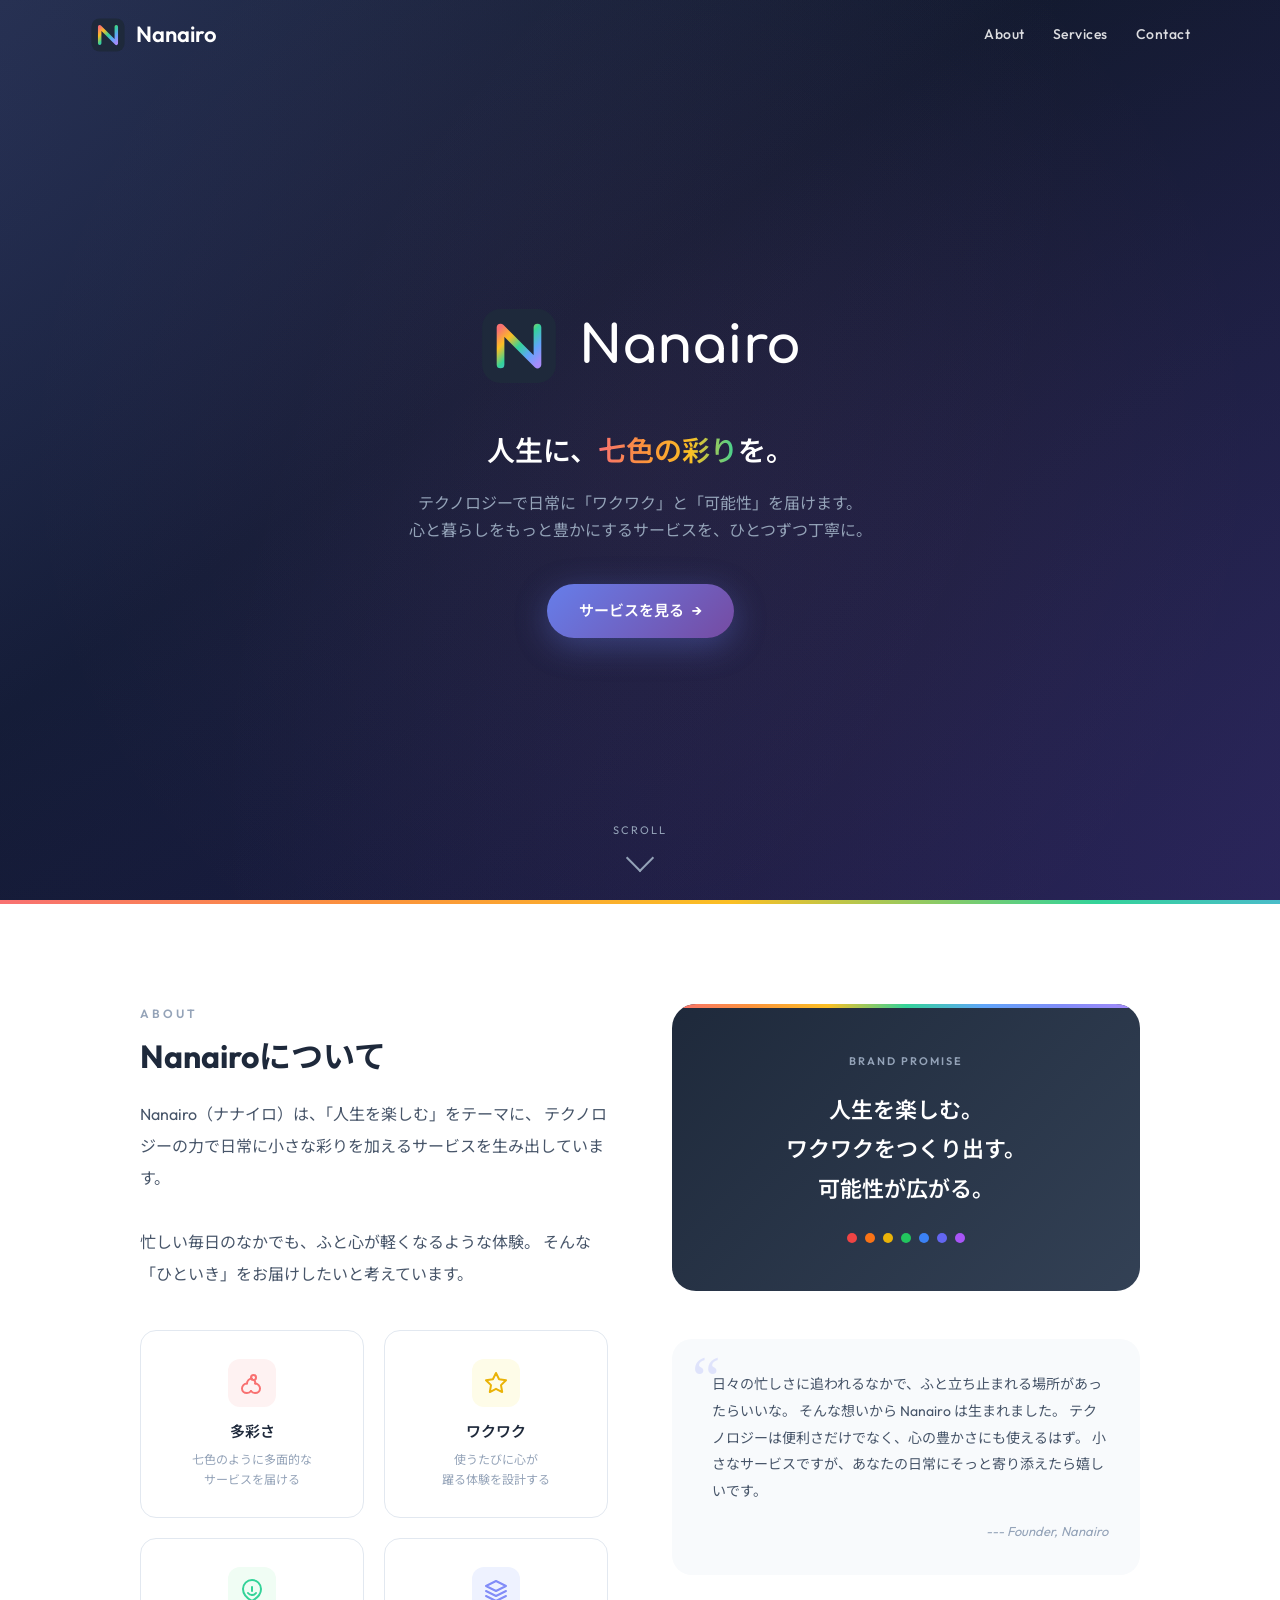
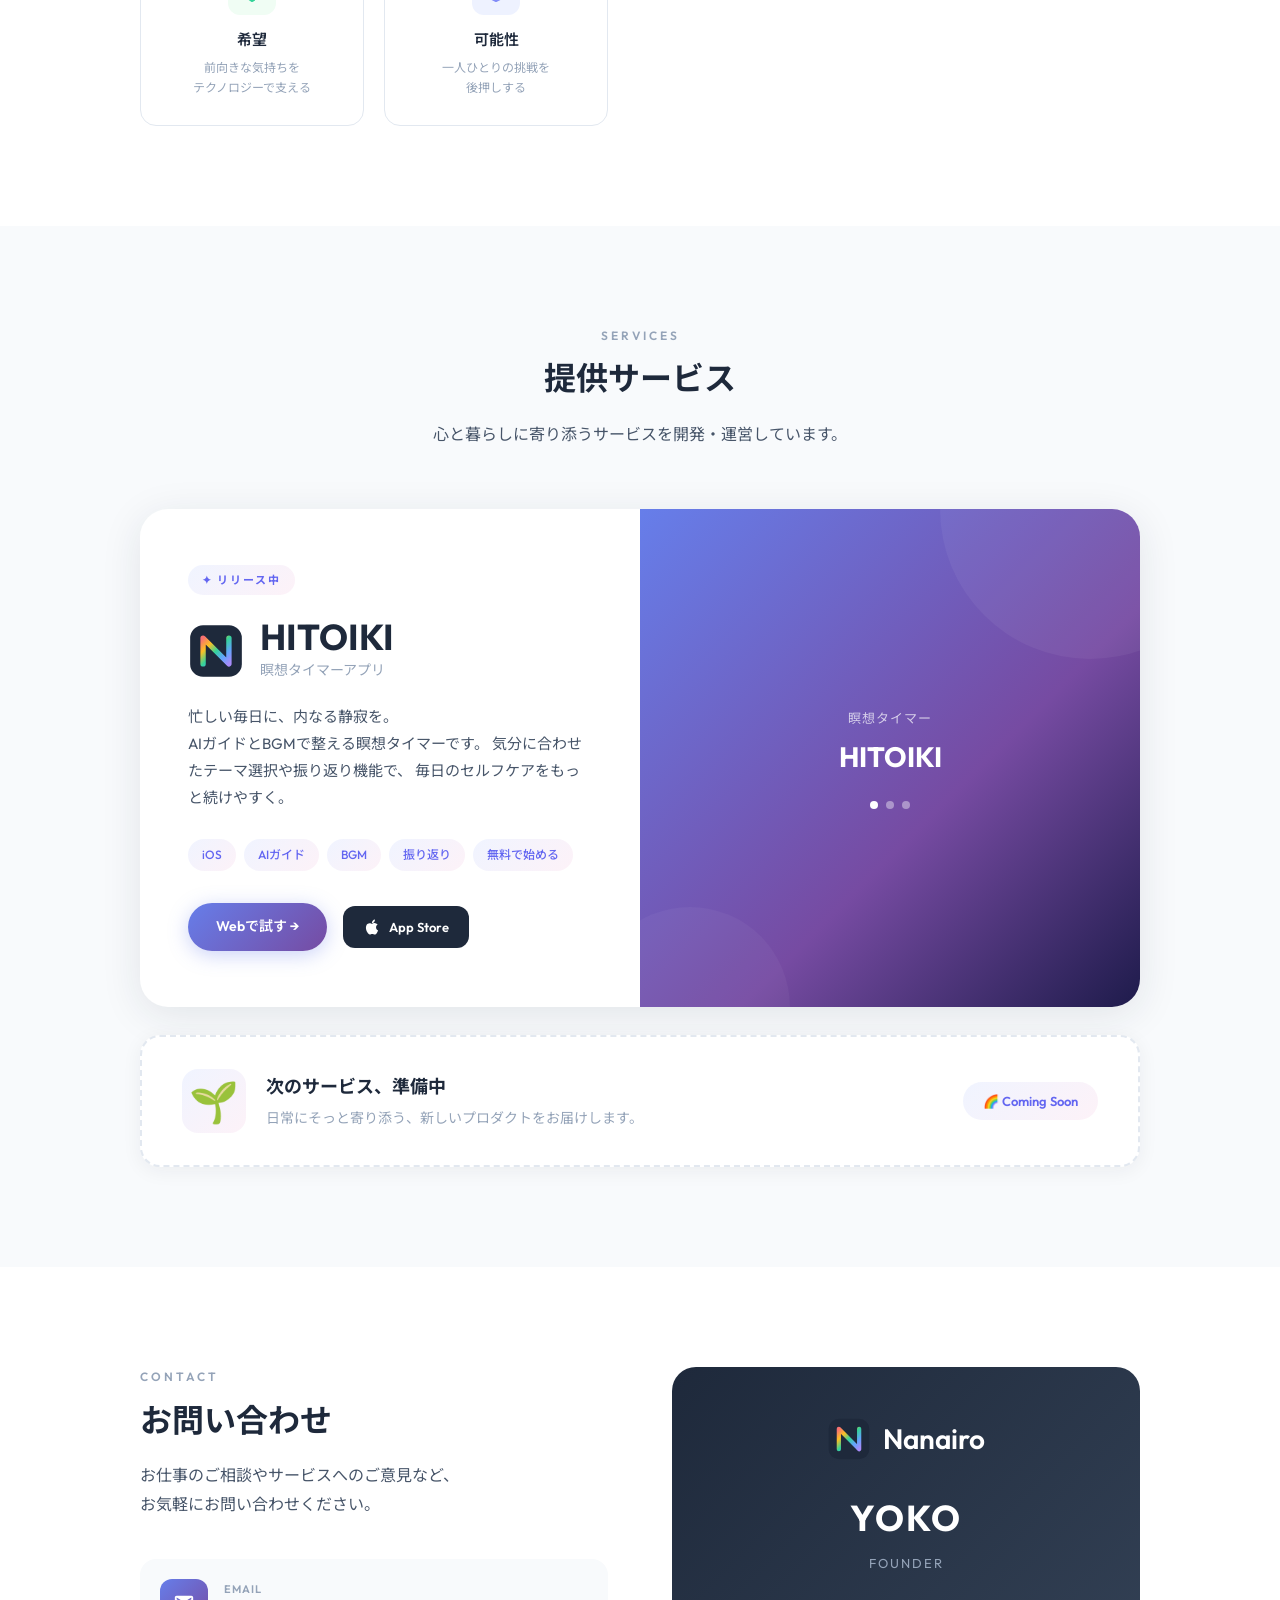
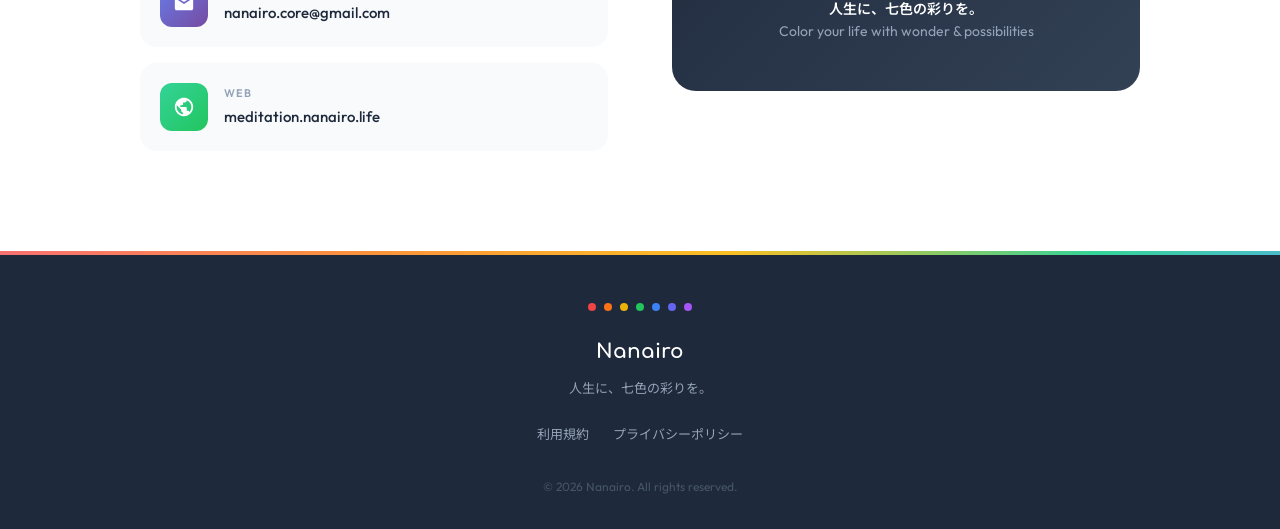
==== index.html @ 827e781a "fix: replace emoji with SVG line icons in value cards" ====
<!DOCTYPE html>
<html lang="ja">
<head>
  <meta charset="UTF-8">
  <meta name="viewport" content="width=device-width, initial-scale=1.0">
  <title>Nanairo | 人生に、七色の彩りを。</title>
  <meta name="description" content="Nanairoは、テクノロジーで日常に「ワクワク」と「可能性」を届ける個人事業です。瞑想アプリ HITOIKI を開発・運営しています。">
  <meta name="keywords" content="Nanairo, ナナイロ, アプリ開発, HITOIKI, 瞑想">
  <meta property="og:title" content="Nanairo | 人生に、七色の彩りを。">
  <meta property="og:description" content="テクノロジーで日常に「ワクワク」と「可能性」を届けます。">
  <meta property="og:type" content="website">
  <meta property="og:url" content="https://nanairo.life">
  <link rel="icon" type="image/svg+xml" href="favicon.svg">
  <link rel="preconnect" href="https://fonts.googleapis.com">
  <link rel="preconnect" href="https://fonts.gstatic.com" crossorigin>
  <link href="https://fonts.googleapis.com/css2?family=Outfit:wght@400;500;600;700&family=Quicksand:wght@500;600;700&family=Comfortaa:wght@500;600;700&family=Noto+Sans+JP:wght@400;500;600&display=swap" rel="stylesheet">
  <style>
    /* ===== リセット & ベース ===== */
    *, *::before, *::after {
      margin: 0;
      padding: 0;
      box-sizing: border-box;
    }

    :root {
      --rainbow-red: #f87171;
      --rainbow-orange: #fb923c;
      --rainbow-yellow: #fbbf24;
      --rainbow-green: #34d399;
      --rainbow-blue: #60a5fa;
      --rainbow-indigo: #818cf8;
      --rainbow-purple: #a78bfa;

      --navy: #1e293b;
      --navy-light: #334155;
      --gray-100: #f8fafc;
      --gray-200: #e2e8f0;
      --gray-400: #94a3b8;
      --gray-600: #475569;
      --white: #ffffff;
    }

    html {
      scroll-behavior: smooth;
    }

    body {
      font-family: 'Outfit', 'Noto Sans JP', sans-serif;
      color: var(--navy);
      line-height: 1.7;
      background: var(--gray-100);
      overflow-x: hidden;
    }

    a {
      text-decoration: none;
      color: inherit;
    }

    /* ===== アニメーション ===== */
    @keyframes fadeInUp {
      from { opacity: 0; transform: translateY(40px); }
      to { opacity: 1; transform: translateY(0); }
    }

    @keyframes float {
      0%, 100% { transform: translateY(0); }
      50% { transform: translateY(-12px); }
    }

    @keyframes shimmer {
      0% { background-position: -200% center; }
      100% { background-position: 200% center; }
    }

    @keyframes rainbowLine {
      0% { background-position: 0% 50%; }
      100% { background-position: 200% 50%; }
    }

    @keyframes glowPulse {
      0%, 100% { box-shadow: 0 0 32px 8px rgba(167, 139, 250, 0.35), 0 0 64px 16px rgba(99, 102, 241, 0.2); }
      50% { box-shadow: 0 0 48px 16px rgba(248, 113, 113, 0.3), 0 0 96px 32px rgba(167, 139, 250, 0.25); }
    }

    .fade-in {
      opacity: 0;
      transform: translateY(40px);
      transition: opacity 0.8s ease, transform 0.8s ease;
    }

    .fade-in.visible {
      opacity: 1;
      transform: translateY(0);
    }

    /* ===== ヘッダー ===== */
    header {
      position: fixed;
      top: 0;
      left: 0;
      right: 0;
      z-index: 100;
      padding: 16px 24px;
      transition: all 0.4s ease;
      background: transparent;
    }

    header.scrolled {
      background: rgba(255, 255, 255, 0.92);
      backdrop-filter: blur(20px);
      -webkit-backdrop-filter: blur(20px);
      box-shadow: 0 2px 24px rgba(30, 41, 59, 0.08);
    }

    .header-inner {
      max-width: 1100px;
      margin: 0 auto;
      display: flex;
      align-items: center;
      justify-content: space-between;
    }

    .header-logo {
      display: flex;
      align-items: center;
      gap: 10px;
    }

    .header-logo-icon {
      width: 36px;
      height: 36px;
      border-radius: 10px;
    }

    .header-logo-text {
      font-family: 'Outfit', sans-serif;
      font-size: 22px;
      font-weight: 600;
      color: var(--white);
      transition: color 0.4s ease;
    }

    header.scrolled .header-logo-text {
      color: var(--navy);
    }

    nav {
      display: flex;
      gap: 28px;
    }

    nav a {
      font-size: 14px;
      font-weight: 500;
      color: rgba(255, 255, 255, 0.85);
      letter-spacing: 0.5px;
      transition: all 0.3s ease;
      position: relative;
    }

    nav a::after {
      content: '';
      position: absolute;
      bottom: -4px;
      left: 0;
      width: 0;
      height: 2px;
      background: linear-gradient(90deg, var(--rainbow-blue), var(--rainbow-purple));
      transition: width 0.3s ease;
    }

    nav a:hover::after {
      width: 100%;
    }

    header.scrolled nav a {
      color: var(--gray-600);
    }

    header.scrolled nav a:hover {
      color: var(--navy);
    }

    /* ===== ハンバーガーメニュー ===== */
    .hamburger {
      display: none;
      flex-direction: column;
      justify-content: center;
      align-items: center;
      width: 40px;
      height: 40px;
      background: none;
      border: none;
      cursor: pointer;
      gap: 6px;
      z-index: 200;
      position: relative;
    }

    .hamburger span {
      display: block;
      width: 24px;
      height: 2px;
      background: var(--white);
      border-radius: 2px;
      transition: all 0.35s cubic-bezier(0.4, 0, 0.2, 1);
      transform-origin: center;
    }

    header.scrolled .hamburger span {
      background: var(--navy);
    }

    .hamburger.open span:nth-child(1) {
      transform: translateY(8px) rotate(45deg);
    }

    .hamburger.open span:nth-child(2) {
      opacity: 0;
      transform: scaleX(0);
    }

    .hamburger.open span:nth-child(3) {
      transform: translateY(-8px) rotate(-45deg);
    }

    /* モバイルナビドロワー */
    .mobile-nav {
      display: none;
      position: fixed;
      inset: 0;
      z-index: 150;
      pointer-events: none;
    }

    .mobile-nav-backdrop {
      position: absolute;
      inset: 0;
      background: rgba(15, 23, 42, 0.6);
      backdrop-filter: blur(4px);
      opacity: 0;
      transition: opacity 0.35s ease;
    }

    .mobile-nav-drawer {
      position: absolute;
      top: 0;
      right: 0;
      width: 280px;
      height: 100%;
      background: linear-gradient(160deg, #1e293b 0%, #0f172a 100%);
      transform: translateX(100%);
      transition: transform 0.35s cubic-bezier(0.4, 0, 0.2, 1);
      display: flex;
      flex-direction: column;
      padding: 100px 40px 48px;
      gap: 8px;
    }

    .mobile-nav-drawer a {
      font-size: 22px;
      font-weight: 600;
      color: rgba(255, 255, 255, 0.8);
      padding: 12px 0;
      border-bottom: 1px solid rgba(255, 255, 255, 0.08);
      transition: color 0.2s ease, padding-left 0.2s ease;
    }

    .mobile-nav-drawer a:hover {
      color: var(--white);
      padding-left: 8px;
    }

    .mobile-nav-rainbow {
      display: flex;
      gap: 6px;
      margin-top: auto;
      padding-top: 32px;
    }

    .mobile-nav-rainbow span {
      flex: 1;
      height: 3px;
      border-radius: 2px;
    }

    .mobile-nav.open {
      pointer-events: all;
    }

    .mobile-nav.open .mobile-nav-backdrop {
      opacity: 1;
    }

    .mobile-nav.open .mobile-nav-drawer {
      transform: translateX(0);
    }

    /* ===== ヒーロー ===== */
    .hero {
      min-height: 100vh;
      display: flex;
      flex-direction: column;
      align-items: center;
      justify-content: center;
      text-align: center;
      padding: 120px 24px 80px;
      background: linear-gradient(145deg, #1e293b 0%, #0f172a 40%, #1e1b4b 100%);
      position: relative;
      overflow: hidden;
    }

    .hero::before {
      content: '';
      position: absolute;
      top: -50%;
      left: -50%;
      width: 200%;
      height: 200%;
      background:
        radial-gradient(circle at 20% 30%, rgba(99, 102, 241, 0.15) 0%, transparent 50%),
        radial-gradient(circle at 80% 70%, rgba(167, 139, 250, 0.1) 0%, transparent 50%),
        radial-gradient(circle at 50% 50%, rgba(248, 113, 113, 0.05) 0%, transparent 40%);
      animation: float 12s ease-in-out infinite;
    }

    .hero-content {
      position: relative;
      z-index: 1;
      max-width: 700px;
    }

    .hero-logo {
      display: flex;
      align-items: center;
      justify-content: center;
      gap: 20px;
      margin-bottom: 40px;
      animation: fadeInUp 1s ease;
    }

    .hero-logo-icon {
      width: 80px;
      height: 80px;
      border-radius: 22px;
      animation: float 4s ease-in-out infinite, glowPulse 4s ease-in-out infinite;
    }

    .hero-logo-text {
      font-family: 'Comfortaa', sans-serif;
      font-size: 52px;
      font-weight: 700;
      color: var(--white);
    }

    .hero-tagline {
      font-size: 28px;
      font-weight: 600;
      color: var(--white);
      margin-bottom: 20px;
      line-height: 1.4;
      animation: fadeInUp 1s ease 0.2s backwards;
    }

    .hero-tagline .highlight {
      background: linear-gradient(90deg, var(--rainbow-red), var(--rainbow-orange), var(--rainbow-yellow), var(--rainbow-green), var(--rainbow-blue), var(--rainbow-indigo), var(--rainbow-purple));
      background-size: 200% auto;
      -webkit-background-clip: text;
      -webkit-text-fill-color: transparent;
      animation: shimmer 4s ease-in-out infinite;
    }

    .hero-sub {
      font-size: 16px;
      color: var(--gray-400);
      max-width: 520px;
      margin: 0 auto 40px;
      animation: fadeInUp 1s ease 0.4s backwards;
    }

    .hero-cta {
      display: inline-flex;
      align-items: center;
      gap: 8px;
      padding: 14px 32px;
      background: linear-gradient(135deg, #667eea 0%, #764ba2 100%);
      color: var(--white);
      font-size: 15px;
      font-weight: 600;
      border-radius: 50px;
      transition: all 0.3s ease;
      animation: fadeInUp 1s ease 0.6s backwards;
      box-shadow: 0 8px 32px rgba(102, 126, 234, 0.35);
    }

    .hero-cta:hover {
      transform: translateY(-3px);
      box-shadow: 0 12px 40px rgba(102, 126, 234, 0.5);
    }

    .hero-scroll-indicator {
      position: absolute;
      bottom: 32px;
      left: 50%;
      transform: translateX(-50%);
      display: flex;
      flex-direction: column;
      align-items: center;
      gap: 8px;
      color: var(--gray-400);
      font-size: 11px;
      letter-spacing: 2px;
      animation: float 2s ease-in-out infinite;
    }

    .hero-scroll-indicator .arrow {
      width: 20px;
      height: 20px;
      border-right: 2px solid var(--gray-400);
      border-bottom: 2px solid var(--gray-400);
      transform: rotate(45deg);
    }

    /* ===== レインボーライン ===== */
    .rainbow-divider {
      height: 4px;
      background: linear-gradient(90deg,
        var(--rainbow-red),
        var(--rainbow-orange),
        var(--rainbow-yellow),
        var(--rainbow-green),
        var(--rainbow-blue),
        var(--rainbow-indigo),
        var(--rainbow-purple),
        var(--rainbow-red)
      );
      background-size: 200% 100%;
      animation: rainbowLine 4s linear infinite;
    }

    /* ===== セクション共通 ===== */
    section {
      padding: 100px 24px;
    }

    .section-inner {
      max-width: 1000px;
      margin: 0 auto;
    }

    .section-label {
      font-size: 12px;
      font-weight: 600;
      letter-spacing: 3px;
      text-transform: uppercase;
      color: var(--gray-400);
      margin-bottom: 12px;
    }

    .section-title {
      font-size: 32px;
      font-weight: 700;
      color: var(--navy);
      margin-bottom: 20px;
      line-height: 1.3;
    }

    .section-desc {
      font-size: 16px;
      color: var(--gray-600);
      max-width: 600px;
      line-height: 1.8;
    }

    /* ===== About ===== */
    .about {
      background: var(--white);
    }

    .about-content {
      display: grid;
      grid-template-columns: 1fr 1fr;
      gap: 64px;
      align-items: start;
    }

    .about-text .section-desc {
      margin-bottom: 40px;
      font-size: 16px;
      line-height: 2;
    }

    .about-values {
      display: grid;
      grid-template-columns: 1fr 1fr;
      gap: 20px;
    }

    .value-card {
      background: var(--white);
      border: 1px solid var(--gray-200);
      border-radius: 16px;
      padding: 28px 20px;
      text-align: center;
      transition: all 0.3s ease;
      position: relative;
      overflow: hidden;
    }

    .value-card::before {
      content: '';
      position: absolute;
      top: 0;
      left: 0;
      right: 0;
      height: 3px;
      background: var(--value-accent, var(--rainbow-indigo));
      opacity: 0;
      transition: opacity 0.3s ease;
    }

    .value-card:hover {
      transform: translateY(-4px);
      box-shadow: 0 12px 40px rgba(99, 102, 241, 0.1);
      border-color: transparent;
    }

    .value-card:hover::before {
      opacity: 1;
    }

    .value-icon {
      width: 48px;
      height: 48px;
      border-radius: 12px;
      display: flex;
      align-items: center;
      justify-content: center;
      margin: 0 auto 12px;
      background: var(--value-bg, #f0f4ff);
    }

    .value-icon svg {
      width: 24px;
      height: 24px;
    }

    .value-label {
      font-size: 15px;
      font-weight: 600;
      color: var(--navy);
      margin-bottom: 6px;
    }

    .value-desc {
      font-size: 12px;
      color: var(--gray-400);
      line-height: 1.6;
    }

    .about-visual {
      display: flex;
      flex-direction: column;
      gap: 24px;
    }

    .about-mission-box {
      background: linear-gradient(135deg, #1e293b 0%, #334155 100%);
      border-radius: 24px;
      padding: 48px 40px;
      text-align: center;
      width: 100%;
      position: relative;
      overflow: hidden;
    }

    .about-mission-box::before {
      content: '';
      position: absolute;
      top: 0;
      left: 0;
      right: 0;
      height: 4px;
      background: linear-gradient(90deg,
        var(--rainbow-red), var(--rainbow-orange), var(--rainbow-yellow),
        var(--rainbow-green), var(--rainbow-blue), var(--rainbow-indigo), var(--rainbow-purple));
    }

    .mission-label {
      font-size: 11px;
      font-weight: 600;
      letter-spacing: 2px;
      text-transform: uppercase;
      color: var(--gray-400);
      margin-bottom: 20px;
    }

    .mission-text {
      font-size: 22px;
      font-weight: 600;
      color: var(--white);
      line-height: 1.8;
    }

    .about-rainbow-dots {
      display: flex;
      gap: 8px;
      margin-top: 24px;
      justify-content: center;
    }

    .about-rainbow-dots .dot {
      width: 10px;
      height: 10px;
      border-radius: 50%;
      transition: transform 0.3s ease;
    }

    .about-rainbow-dots .dot:hover {
      transform: scale(1.5);
    }

    /* Founder's Note */
    .founder-note {
      margin-top: 24px;
      background: var(--gray-100);
      border-radius: 20px;
      padding: 32px;
      position: relative;
    }

    .founder-note::before {
      content: '\201C';
      font-size: 64px;
      color: var(--rainbow-indigo);
      opacity: 0.2;
      position: absolute;
      top: 8px;
      left: 20px;
      font-family: Georgia, serif;
      line-height: 1;
    }

    .founder-quote {
      font-size: 14px;
      color: var(--gray-600);
      line-height: 1.9;
      padding-left: 8px;
    }

    .founder-sig {
      margin-top: 16px;
      font-size: 13px;
      color: var(--gray-400);
      text-align: right;
      font-style: italic;
    }

    /* ===== Services ===== */
    .services {
      background: var(--gray-100);
    }

    .services-header {
      text-align: center;
      margin-bottom: 60px;
    }

    .services-header .section-desc {
      margin: 0 auto;
    }

    /* フィーチャードカード (HITOIKI) */
    .service-featured {
      background: var(--white);
      border-radius: 28px;
      overflow: hidden;
      box-shadow: 0 8px 40px rgba(30, 41, 59, 0.1);
      margin-bottom: 28px;
      display: grid;
      grid-template-columns: 1fr 1fr;
      transition: all 0.4s ease;
    }

    .service-featured:hover {
      transform: translateY(-6px);
      box-shadow: 0 20px 60px rgba(30, 41, 59, 0.15);
    }

    .service-featured-left {
      padding: 56px 48px;
      display: flex;
      flex-direction: column;
      justify-content: center;
    }

    .service-featured-badge {
      display: inline-flex;
      align-items: center;
      gap: 6px;
      background: linear-gradient(135deg, #f0f4ff, #fdf2f8);
      color: #6366f1;
      font-size: 11px;
      font-weight: 700;
      letter-spacing: 2px;
      text-transform: uppercase;
      padding: 6px 14px;
      border-radius: 20px;
      margin-bottom: 24px;
      width: fit-content;
    }

    .service-featured-icon {
      display: flex;
      align-items: center;
      gap: 16px;
      margin-bottom: 20px;
    }

    .service-featured-icon img {
      width: 56px;
      height: 56px;
      border-radius: 14px;
    }

    .service-featured-name {
      font-size: 36px;
      font-weight: 700;
      color: var(--navy);
      line-height: 1;
    }

    .service-featured-sub {
      font-size: 14px;
      color: var(--gray-400);
      margin-top: 4px;
    }

    .service-featured-desc {
      font-size: 15px;
      color: var(--gray-600);
      line-height: 1.8;
      margin-bottom: 28px;
    }

    .service-featured-tags {
      display: flex;
      flex-wrap: wrap;
      gap: 8px;
      margin-bottom: 32px;
    }

    .service-featured-tag {
      font-size: 12px;
      font-weight: 500;
      padding: 6px 14px;
      border-radius: 20px;
      background: linear-gradient(135deg, #f0f4ff 0%, #fdf2f8 100%);
      color: #6366f1;
    }

    .service-featured-actions {
      display: flex;
      align-items: center;
      gap: 16px;
      flex-wrap: wrap;
    }

    .btn-primary {
      display: inline-flex;
      align-items: center;
      gap: 8px;
      padding: 12px 28px;
      background: linear-gradient(135deg, #667eea 0%, #764ba2 100%);
      color: var(--white);
      font-size: 14px;
      font-weight: 600;
      border-radius: 50px;
      transition: all 0.3s ease;
      box-shadow: 0 4px 20px rgba(102, 126, 234, 0.35);
    }

    .btn-primary:hover {
      transform: translateY(-2px);
      box-shadow: 0 8px 28px rgba(102, 126, 234, 0.5);
    }

    .appstore-badge {
      display: inline-flex;
      align-items: center;
      gap: 8px;
      padding: 10px 20px;
      background: var(--navy);
      color: var(--white);
      font-size: 13px;
      font-weight: 600;
      border-radius: 12px;
      transition: all 0.3s ease;
    }

    .appstore-badge:hover {
      background: var(--navy-light);
      transform: translateY(-2px);
    }

    .appstore-badge svg {
      width: 18px;
      height: 18px;
      fill: white;
    }

    .service-featured-right {
      background: linear-gradient(135deg, #667eea 0%, #764ba2 60%, #1e1b4b 100%);
      display: flex;
      align-items: center;
      justify-content: center;
      padding: 48px 40px;
      position: relative;
      overflow: hidden;
      min-height: 400px;
    }

    .service-featured-right::before {
      content: '';
      position: absolute;
      top: -30%;
      right: -20%;
      width: 300px;
      height: 300px;
      border-radius: 50%;
      background: rgba(255,255,255,0.05);
    }

    .service-featured-right::after {
      content: '';
      position: absolute;
      bottom: -20%;
      left: -10%;
      width: 200px;
      height: 200px;
      border-radius: 50%;
      background: rgba(255,255,255,0.04);
    }

    .service-mockup {
      position: relative;
      z-index: 1;
      text-align: center;
    }

    .service-mockup-icon {
      width: 100px;
      height: 100px;
      border-radius: 28px;
      margin: 0 auto 20px;
      animation: float 4s ease-in-out infinite;
      box-shadow: 0 20px 60px rgba(0,0,0,0.3);
    }

    .service-mockup-label {
      font-size: 13px;
      color: rgba(255,255,255,0.7);
      letter-spacing: 1px;
    }

    .service-mockup-title {
      font-size: 28px;
      font-weight: 700;
      color: white;
      margin-top: 4px;
    }

    .service-mockup-dots {
      display: flex;
      gap: 8px;
      justify-content: center;
      margin-top: 20px;
    }

    .service-mockup-dots span {
      width: 8px;
      height: 8px;
      border-radius: 50%;
      background: rgba(255,255,255,0.4);
    }

    .service-mockup-dots span.active {
      background: white;
    }

    /* Coming Soon バナー */
    .service-coming-soon {
      background: var(--white);
      border-radius: 20px;
      padding: 32px 40px;
      display: flex;
      align-items: center;
      justify-content: space-between;
      gap: 24px;
      box-shadow: 0 4px 20px rgba(30, 41, 59, 0.06);
      border: 2px dashed var(--gray-200);
      transition: all 0.3s ease;
    }

    .service-coming-soon:hover {
      border-color: #c4b5fd;
      background: linear-gradient(135deg, #fafafe, #fdf8ff);
    }

    .coming-soon-left {
      display: flex;
      align-items: center;
      gap: 20px;
    }

    .coming-soon-emoji {
      font-size: 40px;
      width: 64px;
      height: 64px;
      display: flex;
      align-items: center;
      justify-content: center;
      background: linear-gradient(135deg, #f0f4ff, #fdf2f8);
      border-radius: 16px;
      flex-shrink: 0;
    }

    .coming-soon-title {
      font-size: 18px;
      font-weight: 700;
      color: var(--navy);
      margin-bottom: 4px;
    }

    .coming-soon-desc {
      font-size: 14px;
      color: var(--gray-400);
    }

    .coming-soon-badge {
      display: inline-flex;
      align-items: center;
      gap: 6px;
      padding: 8px 20px;
      border-radius: 50px;
      background: linear-gradient(135deg, #f0f4ff, #fdf2f8);
      color: #6366f1;
      font-size: 13px;
      font-weight: 600;
      white-space: nowrap;
      flex-shrink: 0;
    }

    /* ===== Contact ===== */
    .contact {
      background: var(--white);
    }

    .contact-content {
      display: grid;
      grid-template-columns: 1fr 1fr;
      gap: 64px;
      align-items: start;
    }

    .contact-text .section-desc {
      margin-bottom: 40px;
    }

    .contact-links {
      display: flex;
      flex-direction: column;
      gap: 16px;
    }

    .contact-link-item {
      display: flex;
      align-items: center;
      gap: 16px;
      padding: 20px;
      background: var(--gray-100);
      border-radius: 16px;
      transition: all 0.3s ease;
    }

    .contact-link-item:hover {
      background: linear-gradient(135deg, #f0f4ff 0%, #fdf2f8 100%);
      transform: translateX(4px);
    }

    .contact-icon-wrap {
      width: 48px;
      height: 48px;
      border-radius: 12px;
      display: flex;
      align-items: center;
      justify-content: center;
      flex-shrink: 0;
    }

    .contact-icon-wrap.email-icon {
      background: linear-gradient(135deg, #667eea 0%, #764ba2 100%);
    }

    .contact-icon-wrap.web-icon {
      background: linear-gradient(135deg, #34d399 0%, #22c55e 100%);
    }

    .contact-icon-wrap svg {
      width: 22px;
      height: 22px;
      fill: white;
    }

    .contact-link-label {
      font-size: 11px;
      font-weight: 600;
      letter-spacing: 1px;
      text-transform: uppercase;
      color: var(--gray-400);
      margin-bottom: 2px;
    }

    .contact-link-value {
      font-size: 15px;
      font-weight: 500;
      color: var(--navy);
    }

    .contact-card {
      background: linear-gradient(135deg, var(--navy) 0%, var(--navy-light) 100%);
      border-radius: 24px;
      padding: 48px 40px;
      text-align: center;
      color: var(--white);
    }

    .contact-card-logo {
      display: flex;
      align-items: center;
      justify-content: center;
      gap: 12px;
      margin-bottom: 24px;
    }

    .contact-card-logo img {
      width: 44px;
      height: 44px;
      border-radius: 12px;
    }

    .contact-card-logo-text {
      font-family: 'Outfit', sans-serif;
      font-size: 28px;
      font-weight: 600;
    }

    .contact-card-name {
      font-size: 36px;
      font-weight: 700;
      letter-spacing: 2px;
      margin-bottom: 4px;
    }

    .contact-card-title {
      font-size: 13px;
      color: var(--gray-400);
      letter-spacing: 2px;
      text-transform: uppercase;
      margin-bottom: 24px;
    }

    .contact-card-tagline {
      font-size: 14px;
      color: var(--gray-400);
      line-height: 1.6;
    }

    .contact-card-tagline strong {
      color: var(--white);
      font-weight: 600;
    }

    /* ===== フッター ===== */
    footer {
      background: var(--navy);
      padding: 48px 24px 32px;
      text-align: center;
    }

    .footer-inner {
      max-width: 1000px;
      margin: 0 auto;
    }

    .footer-rainbow-dots {
      display: flex;
      gap: 8px;
      justify-content: center;
      margin-bottom: 24px;
    }

    .footer-rainbow-dots .dot {
      width: 8px;
      height: 8px;
      border-radius: 50%;
    }

    .footer-logo-text {
      font-family: 'Comfortaa', sans-serif;
      font-size: 20px;
      font-weight: 700;
      color: var(--white);
      margin-bottom: 8px;
    }

    .footer-tagline {
      font-size: 13px;
      color: var(--gray-400);
      margin-bottom: 24px;
    }

    .footer-links {
      display: flex;
      gap: 24px;
      justify-content: center;
      margin-bottom: 32px;
    }

    .footer-links a {
      font-size: 13px;
      color: var(--gray-400);
      transition: color 0.3s ease;
    }

    .footer-links a:hover {
      color: var(--white);
    }

    .footer-copy {
      font-size: 12px;
      color: var(--gray-600);
    }

    /* ===== レスポンシブ ===== */
    @media (max-width: 768px) {
      nav { display: none; }
      .hamburger { display: flex; }
      .mobile-nav { display: block; }

      .hero-logo-text { font-size: 36px; }
      .hero-tagline { font-size: 22px; }
      .hero-sub { font-size: 14px; }
      .hero-logo-icon { width: 60px; height: 60px; }

      .about-content {
        grid-template-columns: 1fr;
        gap: 40px;
      }

      .founder-note {
        padding: 28px 24px;
      }

      .section-title { font-size: 26px; }

      /* Services mobile */
      .service-featured {
        grid-template-columns: 1fr;
      }

      .service-featured-right {
        min-height: 240px;
      }

      .service-featured-left {
        padding: 36px 28px;
      }

      .service-featured-name {
        font-size: 28px;
      }

      .service-coming-soon {
        flex-direction: column;
        align-items: flex-start;
        padding: 24px 28px;
      }

      .contact-content {
        grid-template-columns: 1fr;
        gap: 40px;
      }

      .footer-links {
        flex-direction: column;
        gap: 12px;
      }

      section { padding: 64px 20px; }
    }

    @media (max-width: 480px) {
      .hero-logo-icon { width: 48px; height: 48px; }
      .hero-logo-text { font-size: 28px; }
      .hero-tagline { font-size: 20px; }

      .about-values {
        grid-template-columns: 1fr;
      }

      .mission-text { font-size: 18px; }

      .contact-card {
        padding: 32px 24px;
      }

      .contact-card-name { font-size: 28px; }
    }
  </style>
</head>
<body>

  <!-- ヘッダー -->
  <header id="header">
    <div class="header-inner">
      <a href="#" class="header-logo">
        <img src="favicon.svg" alt="Nanairo" class="header-logo-icon">
        <span class="header-logo-text">Nanairo</span>
      </a>
      <nav>
        <a href="#about">About</a>
        <a href="#services">Services</a>
        <a href="#contact">Contact</a>
      </nav>
      <!-- ハンバーガーボタン -->
      <button class="hamburger" id="hamburger" aria-label="メニューを開く">
        <span></span>
        <span></span>
        <span></span>
      </button>
    </div>
  </header>

  <!-- モバイルナビ -->
  <div class="mobile-nav" id="mobileNav">
    <div class="mobile-nav-backdrop" id="mobileNavBackdrop"></div>
    <div class="mobile-nav-drawer">
      <a href="#about" class="mobile-nav-link">About</a>
      <a href="#services" class="mobile-nav-link">Services</a>
      <a href="#contact" class="mobile-nav-link">Contact</a>
      <div class="mobile-nav-rainbow">
        <span style="background:#ef4444;"></span>
        <span style="background:#f97316;"></span>
        <span style="background:#eab308;"></span>
        <span style="background:#22c55e;"></span>
        <span style="background:#3b82f6;"></span>
        <span style="background:#6366f1;"></span>
        <span style="background:#a855f7;"></span>
      </div>
    </div>
  </div>

  <!-- ヒーロー -->
  <section class="hero" id="hero">
    <div class="hero-content">
      <div class="hero-logo">
        <img src="favicon.svg" alt="Nanairo" class="hero-logo-icon">
        <span class="hero-logo-text">Nanairo</span>
      </div>
      <h1 class="hero-tagline">
        人生に、<span class="highlight">七色の彩り</span>を。
      </h1>
      <p class="hero-sub">
        テクノロジーで日常に「ワクワク」と「可能性」を届けます。<br>
        心と暮らしをもっと豊かにするサービスを、ひとつずつ丁寧に。
      </p>
      <a href="#services" class="hero-cta">
        サービスを見る <span>→</span>
      </a>
    </div>
    <div class="hero-scroll-indicator">
      <span>SCROLL</span>
      <div class="arrow"></div>
    </div>
  </section>

  <!-- レインボーライン -->
  <div class="rainbow-divider"></div>

  <!-- About -->
  <section class="about" id="about">
    <div class="section-inner">
      <div class="about-content">
        <div class="about-text fade-in">
          <p class="section-label">About</p>
          <h2 class="section-title">Nanairoについて</h2>
          <p class="section-desc">
            Nanairo（ナナイロ）は、「人生を楽しむ」をテーマに、
            テクノロジーの力で日常に小さな彩りを加えるサービスを生み出しています。<br><br>
            忙しい毎日のなかでも、ふと心が軽くなるような体験。
            そんな「ひといき」をお届けしたいと考えています。
          </p>
          <div class="about-values">
            <div class="value-card" style="--value-accent: var(--rainbow-red); --value-bg: #fef2f2;">
              <div class="value-icon">
                <svg viewBox="0 0 24 24" fill="none" stroke="#f87171" stroke-width="2" stroke-linecap="round" stroke-linejoin="round"><circle cx="13.5" cy="6.5" r="2.5"/><path d="M7 12.5c0-3 2.5-5 5-5"/><path d="M7 12.5c-3 0-5 2.5-5 5s2 4.5 5 4.5c1.5 0 3-.5 4-2"/><path d="M11 20c1 1.5 2.5 2 4 2 3 0 5-2 5-4.5s-2-5-5-5"/><path d="M15.5 12.5c0-1-.5-2-1-3"/></svg>
              </div>
              <div class="value-label">多彩さ</div>
              <div class="value-desc">七色のように多面的な<br>サービスを届ける</div>
            </div>
            <div class="value-card" style="--value-accent: var(--rainbow-yellow); --value-bg: #fefce8;">
              <div class="value-icon">
                <svg viewBox="0 0 24 24" fill="none" stroke="#eab308" stroke-width="2" stroke-linecap="round" stroke-linejoin="round"><polygon points="12 2 15.09 8.26 22 9.27 17 14.14 18.18 21.02 12 17.77 5.82 21.02 7 14.14 2 9.27 8.91 8.26 12 2"/></svg>
              </div>
              <div class="value-label">ワクワク</div>
              <div class="value-desc">使うたびに心が<br>躍る体験を設計する</div>
            </div>
            <div class="value-card" style="--value-accent: var(--rainbow-green); --value-bg: #f0fdf4;">
              <div class="value-icon">
                <svg viewBox="0 0 24 24" fill="none" stroke="#34d399" stroke-width="2" stroke-linecap="round" stroke-linejoin="round"><path d="M12 22c5.5-3 9-7.5 9-12a9 9 0 0 0-18 0c0 4.5 3.5 9 9 12z"/><path d="M12 8v4"/><path d="M12 16h.01"/><circle cx="12" cy="10" r="0"/><path d="M8 14s1.5 2 4 2 4-2 4-2"/></svg>
              </div>
              <div class="value-label">希望</div>
              <div class="value-desc">前向きな気持ちを<br>テクノロジーで支える</div>
            </div>
            <div class="value-card" style="--value-accent: var(--rainbow-indigo); --value-bg: #eef2ff;">
              <div class="value-icon">
                <svg viewBox="0 0 24 24" fill="none" stroke="#818cf8" stroke-width="2" stroke-linecap="round" stroke-linejoin="round"><path d="M12 2L2 7l10 5 10-5-10-5z"/><path d="M2 17l10 5 10-5"/><path d="M2 12l10 5 10-5"/></svg>
              </div>
              <div class="value-label">可能性</div>
              <div class="value-desc">一人ひとりの挑戦を<br>後押しする</div>
            </div>
          </div>
        </div>
        <div class="about-visual fade-in">
          <div class="about-mission-box">
            <div class="mission-label">Brand Promise</div>
            <div class="mission-text">
              人生を楽しむ。<br>
              ワクワクをつくり出す。<br>
              可能性が広がる。
            </div>
            <div class="about-rainbow-dots">
              <span class="dot" style="background: #ef4444;"></span>
              <span class="dot" style="background: #f97316;"></span>
              <span class="dot" style="background: #eab308;"></span>
              <span class="dot" style="background: #22c55e;"></span>
              <span class="dot" style="background: #3b82f6;"></span>
              <span class="dot" style="background: #6366f1;"></span>
              <span class="dot" style="background: #a855f7;"></span>
            </div>
          </div>
          <div class="founder-note">
            <div class="founder-quote">
              日々の忙しさに追われるなかで、ふと立ち止まれる場所があったらいいな。
              そんな想いから Nanairo は生まれました。
              テクノロジーは便利さだけでなく、心の豊かさにも使えるはず。
              小さなサービスですが、あなたの日常にそっと寄り添えたら嬉しいです。
            </div>
            <div class="founder-sig">--- Founder, Nanairo</div>
          </div>
        </div>
      </div>
    </div>
  </section>

  <!-- Services -->
  <section class="services" id="services">
    <div class="section-inner">
      <div class="services-header fade-in">
        <p class="section-label">Services</p>
        <h2 class="section-title">提供サービス</h2>
        <p class="section-desc">心と暮らしに寄り添うサービスを開発・運営しています。</p>
      </div>

      <!-- HITOIKI フィーチャードカード -->
      <div class="service-featured fade-in">
        <div class="service-featured-left">
          <span class="service-featured-badge">✦ リリース中</span>
          <div class="service-featured-icon">
            <img src="https://meditation.nanairo.life/favicon-192.png" alt="HITOIKI"
              onerror="this.src='favicon.svg'">
            <div>
              <div class="service-featured-name">HITOIKI</div>
              <div class="service-featured-sub">瞑想タイマーアプリ</div>
            </div>
          </div>
          <p class="service-featured-desc">
            忙しい毎日に、内なる静寂を。<br>
            AIガイドとBGMで整える瞑想タイマーです。
            気分に合わせたテーマ選択や振り返り機能で、
            毎日のセルフケアをもっと続けやすく。
          </p>
          <div class="service-featured-tags">
            <span class="service-featured-tag">iOS</span>
            <span class="service-featured-tag">AIガイド</span>
            <span class="service-featured-tag">BGM</span>
            <span class="service-featured-tag">振り返り</span>
            <span class="service-featured-tag">無料で始める</span>
          </div>
          <div class="service-featured-actions">
            <a href="https://meditation.nanairo.life" class="btn-primary" target="_blank">
              Webで試す →
            </a>
            <a href="https://apps.apple.com/jp/app/hitoiki/id6740231578" class="appstore-badge" target="_blank">
              <svg viewBox="0 0 24 24"><path d="M18.71 19.5c-.83 1.24-1.71 2.45-3.05 2.47-1.34.03-1.77-.79-3.29-.79-1.53 0-2 .77-3.27.82-1.31.05-2.3-1.32-3.14-2.53C4.25 17 2.94 12.45 4.7 9.39c.87-1.52 2.43-2.48 4.12-2.51 1.28-.02 2.5.87 3.29.87.78 0 2.26-1.07 3.8-.91.65.03 2.47.26 3.64 1.98-.09.06-2.17 1.28-2.15 3.81.03 3.02 2.65 4.03 2.68 4.04-.03.07-.42 1.44-1.38 2.83M13 3.5c.73-.83 1.94-1.46 2.94-1.5.13 1.17-.34 2.35-1.04 3.19-.69.85-1.83 1.51-2.95 1.42-.15-1.15.41-2.35 1.05-3.11z"/></svg>
              App Store
            </a>
          </div>
        </div>
        <div class="service-featured-right">
          <div class="service-mockup">
            <img src="https://meditation.nanairo.life/favicon-192.png" alt="HITOIKI app"
              class="service-mockup-icon"
              onerror="this.style.display='none'">
            <div class="service-mockup-label">瞑想タイマー</div>
            <div class="service-mockup-title">HITOIKI</div>
            <div class="service-mockup-dots">
              <span class="active"></span>
              <span></span>
              <span></span>
            </div>
          </div>
        </div>
      </div>

      <!-- Coming Soon バナー -->
      <div class="service-coming-soon fade-in">
        <div class="coming-soon-left">
          <div class="coming-soon-emoji">🌱</div>
          <div>
            <div class="coming-soon-title">次のサービス、準備中</div>
            <div class="coming-soon-desc">日常にそっと寄り添う、新しいプロダクトをお届けします。</div>
          </div>
        </div>
        <div class="coming-soon-badge">🌈 Coming Soon</div>
      </div>
    </div>
  </section>

  <!-- Contact -->
  <section class="contact" id="contact">
    <div class="section-inner">
      <div class="contact-content">
        <div class="contact-text fade-in">
          <p class="section-label">Contact</p>
          <h2 class="section-title">お問い合わせ</h2>
          <p class="section-desc">
            お仕事のご相談やサービスへのご意見など、<br>
            お気軽にお問い合わせください。
          </p>
          <div class="contact-links">
            <a href="mailto:nanairo.core@gmail.com" class="contact-link-item">
              <div class="contact-icon-wrap email-icon">
                <svg viewBox="0 0 24 24"><path d="M20 4H4c-1.1 0-2 .9-2 2v12c0 1.1.9 2 2 2h16c1.1 0 2-.9 2-2V6c0-1.1-.9-2-2-2zm0 4l-8 5-8-5V6l8 5 8-5v2z"/></svg>
              </div>
              <div>
                <div class="contact-link-label">Email</div>
                <div class="contact-link-value">nanairo.core@gmail.com</div>
              </div>
            </a>
            <a href="https://meditation.nanairo.life" target="_blank" class="contact-link-item">
              <div class="contact-icon-wrap web-icon">
                <svg viewBox="0 0 24 24"><path d="M12 2C6.48 2 2 6.48 2 12s4.48 10 10 10 10-4.48 10-10S17.52 2 12 2zm-1 17.93c-3.95-.49-7-3.85-7-7.93 0-.62.08-1.21.21-1.79L9 15v1c0 1.1.9 2 2 2v1.93zm6.9-2.54c-.26-.81-1-1.39-1.9-1.39h-1v-3c0-.55-.45-1-1-1H8v-2h2c.55 0 1-.45 1-1V7h2c1.1 0 2-.9 2-2v-.41c2.93 1.19 5 4.06 5 7.41 0 2.08-.8 3.97-2.1 5.39z"/></svg>
              </div>
              <div>
                <div class="contact-link-label">Web</div>
                <div class="contact-link-value">meditation.nanairo.life</div>
              </div>
            </a>
          </div>
        </div>
        <div class="fade-in">
          <div class="contact-card">
            <div class="contact-card-logo">
              <img src="favicon.svg" alt="Nanairo">
              <span class="contact-card-logo-text">Nanairo</span>
            </div>
            <div class="contact-card-name">YOKO</div>
            <div class="contact-card-title">Founder</div>
            <p class="contact-card-tagline">
              <strong>人生に、七色の彩りを。</strong><br>
              Color your life with wonder & possibilities
            </p>
          </div>
        </div>
      </div>
    </div>
  </section>

  <!-- レインボーライン -->
  <div class="rainbow-divider"></div>

  <!-- フッター -->
  <footer>
    <div class="footer-inner">
      <div class="footer-rainbow-dots">
        <span class="dot" style="background: #ef4444;"></span>
        <span class="dot" style="background: #f97316;"></span>
        <span class="dot" style="background: #eab308;"></span>
        <span class="dot" style="background: #22c55e;"></span>
        <span class="dot" style="background: #3b82f6;"></span>
        <span class="dot" style="background: #6366f1;"></span>
        <span class="dot" style="background: #a855f7;"></span>
      </div>
      <div class="footer-logo-text">Nanairo</div>
      <p class="footer-tagline">人生に、七色の彩りを。</p>
      <div class="footer-links">
        <a href="/terms.html">利用規約</a>
        <a href="/privacy.html">プライバシーポリシー</a>
      </div>
      <p class="footer-copy">&copy; 2026 Nanairo. All rights reserved.</p>
    </div>
  </footer>

  <!-- スクリプト -->
  <script>
    // ヘッダースクロール効果
    const header = document.getElementById('header');
    window.addEventListener('scroll', () => {
      header.classList.toggle('scrolled', window.scrollY > 50);
    });

    // スクロールフェードイン
    const observer = new IntersectionObserver((entries) => {
      entries.forEach(entry => {
        if (entry.isIntersecting) {
          entry.target.classList.add('visible');
        }
      });
    }, { threshold: 0.15 });

    document.querySelectorAll('.fade-in').forEach(el => observer.observe(el));

    // ハンバーガーメニュー
    const hamburger = document.getElementById('hamburger');
    const mobileNav = document.getElementById('mobileNav');
    const mobileNavBackdrop = document.getElementById('mobileNavBackdrop');
    const mobileNavLinks = document.querySelectorAll('.mobile-nav-link');

    function openMenu() {
      hamburger.classList.add('open');
      mobileNav.classList.add('open');
      document.body.style.overflow = 'hidden';
    }

    function closeMenu() {
      hamburger.classList.remove('open');
      mobileNav.classList.remove('open');
      document.body.style.overflow = '';
    }

    hamburger.addEventListener('click', () => {
      mobileNav.classList.contains('open') ? closeMenu() : openMenu();
    });

    mobileNavBackdrop.addEventListener('click', closeMenu);

    mobileNavLinks.forEach(link => {
      link.addEventListener('click', closeMenu);
    });
  </script>
</body>
</html>
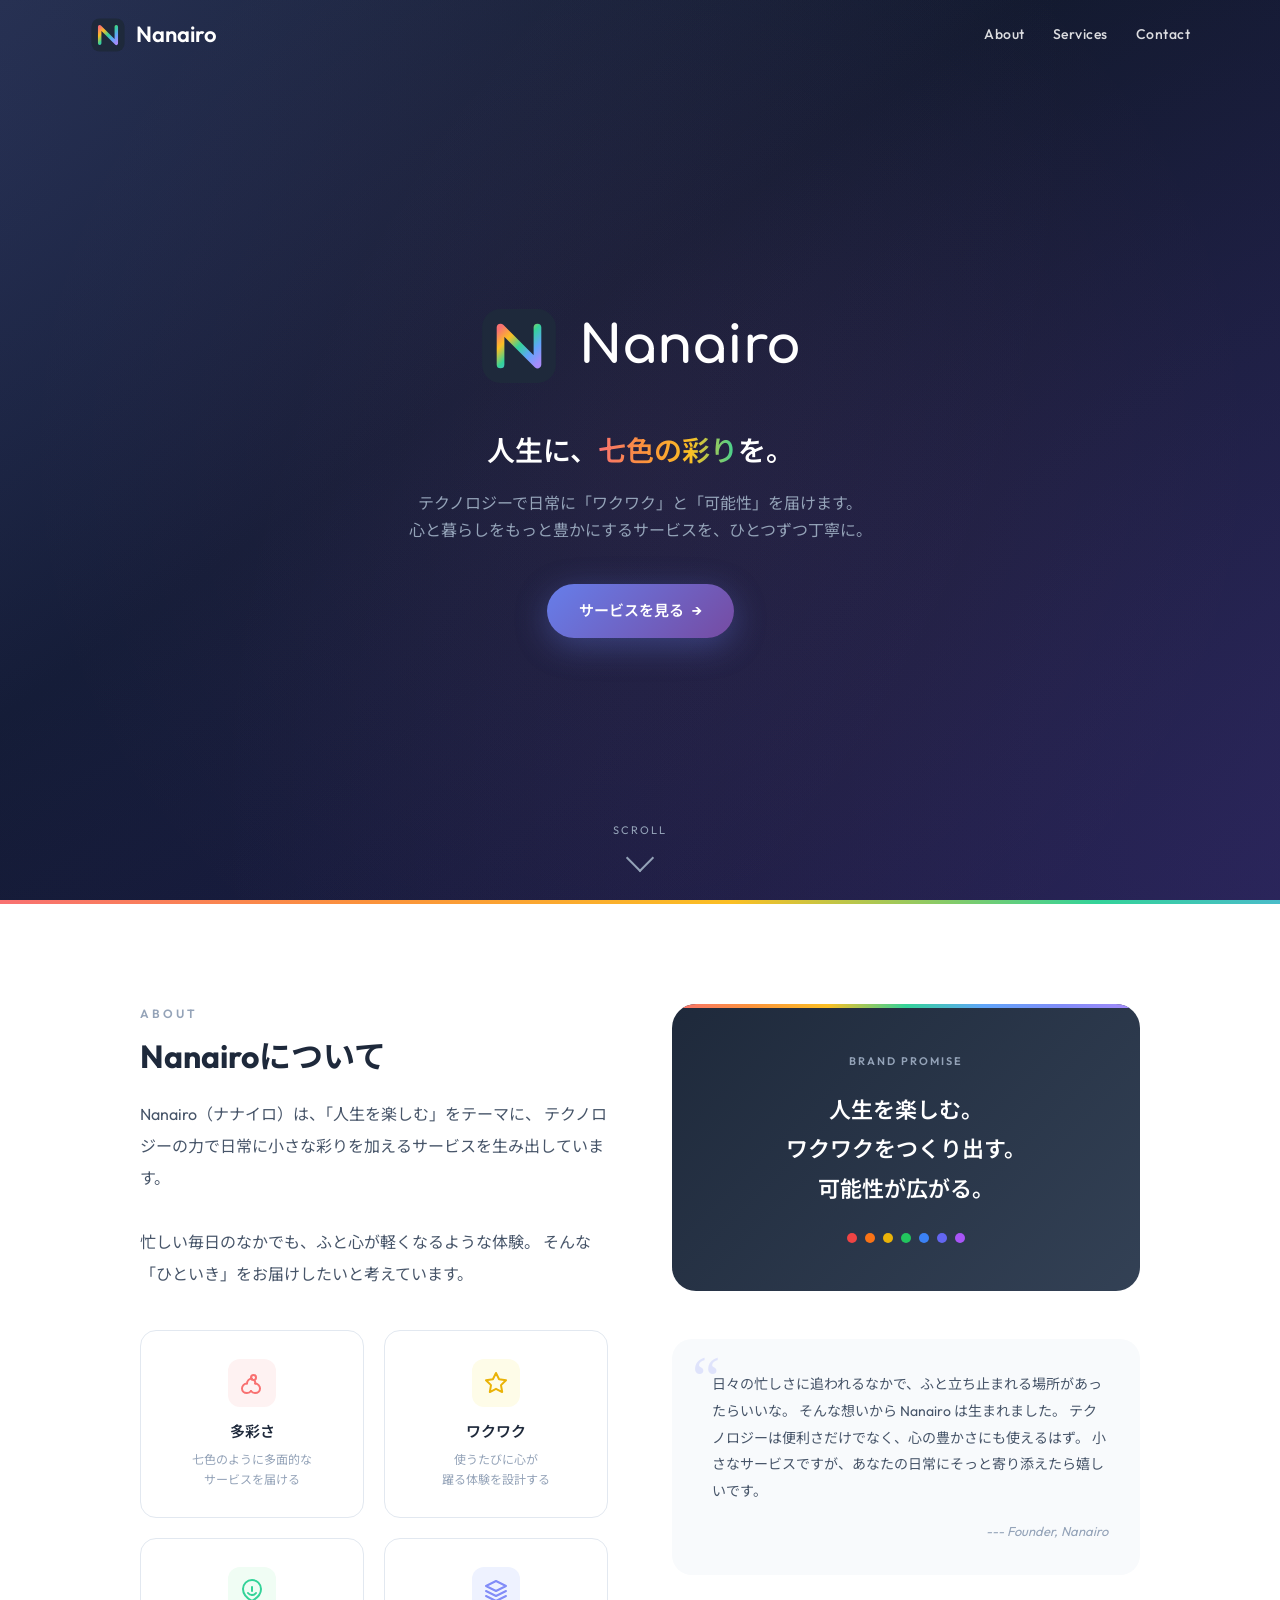
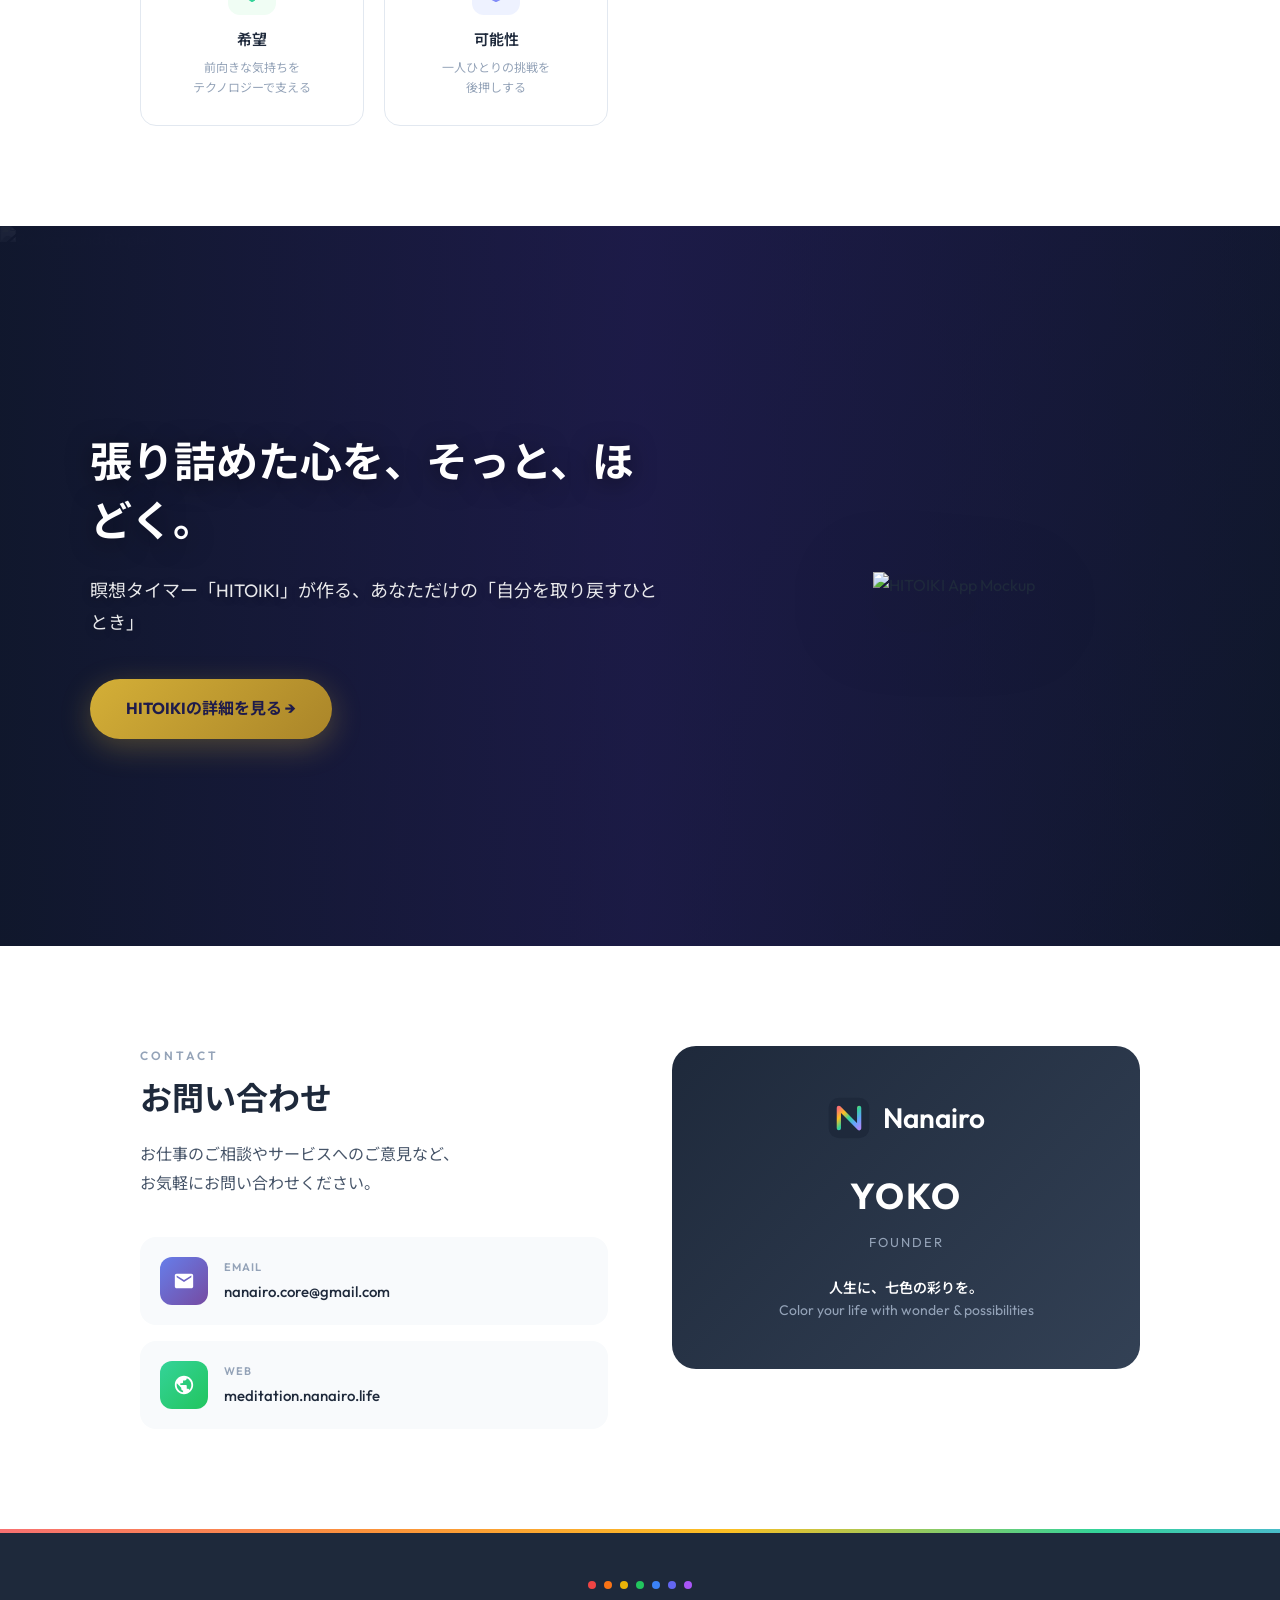
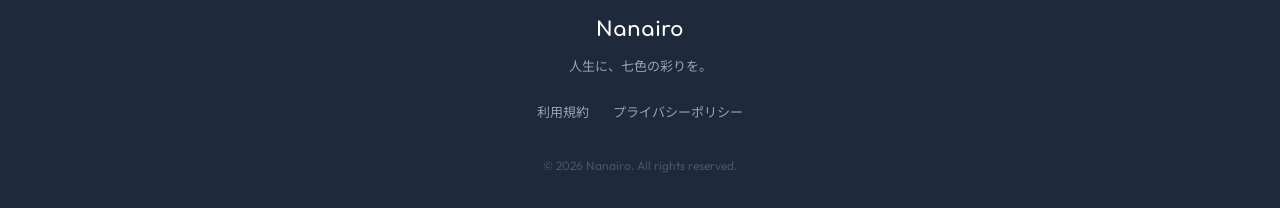
==== commit e6d5cced: "design: unify legal pages with homepage design system - Add consistent header (fixed, transparent→wh" ====
--- a/index.html
+++ b/index.html
@@ -657,299 +657,135 @@
       font-style: italic;
     }
 
-    /* ===== Services ===== */
-    .services {
-      background: var(--gray-100);
-    }
-
-    .services-header {
-      text-align: center;
-      margin-bottom: 60px;
-    }
-
-    .services-header .section-desc {
+    /* ===== HITOIKI Hero Banner ===== */
+    .hero-hitoiki {
+      position: relative;
+      width: 100%;
+      min-height: 80vh;
+      display: flex;
+      align-items: center;
+      justify-content: center;
+      overflow: hidden;
+      background: linear-gradient(135deg, #1e1b4b 0%, #0f172a 100%);
+      padding: 100px 24px;
+    }
+
+    .hero-hitoiki-bg {
+      position: absolute;
+      top: 0;
+      left: 0;
+      width: 100%;
+      height: 100%;
+      object-fit: cover;
+      opacity: 0.6;
+      mix-blend-mode: luminosity;
+      z-index: 0;
+    }
+
+    .hero-hitoiki-overlay {
+      position: absolute;
+      top: 0;
+      left: 0;
+      width: 100%;
+      height: 100%;
+      background: linear-gradient(to right, rgba(15, 23, 42, 0.9) 0%, rgba(30, 27, 75, 0.7) 50%, rgba(15, 23, 42, 0.4) 100%);
+      z-index: 1;
+    }
+
+    .hero-hitoiki-inner {
+      position: relative;
+      z-index: 2;
+      max-width: 1100px;
       margin: 0 auto;
-    }
-
-    /* フィーチャードカード (HITOIKI) */
-    .service-featured {
-      background: var(--white);
-      border-radius: 28px;
-      overflow: hidden;
-      box-shadow: 0 8px 40px rgba(30, 41, 59, 0.1);
-      margin-bottom: 28px;
       display: grid;
-      grid-template-columns: 1fr 1fr;
-      transition: all 0.4s ease;
-    }
-
-    .service-featured:hover {
-      transform: translateY(-6px);
-      box-shadow: 0 20px 60px rgba(30, 41, 59, 0.15);
-    }
-
-    .service-featured-left {
-      padding: 56px 48px;
+      grid-template-columns: 1.2fr 1fr;
+      gap: 60px;
+      align-items: center;
+    }
+
+    .hero-hitoiki-content {
       display: flex;
       flex-direction: column;
       justify-content: center;
     }
 
-    .service-featured-badge {
+    .hero-hitoiki-title {
+      font-size: 42px;
+      font-weight: 700;
+      color: #ffffff;
+      line-height: 1.4;
+      margin-bottom: 24px;
+      text-shadow: 0 4px 24px rgba(0, 0, 0, 0.5);
+    }
+
+    .hero-hitoiki-desc {
+      font-size: 18px;
+      color: rgba(255, 255, 255, 0.9);
+      line-height: 1.8;
+      margin-bottom: 40px;
+      text-shadow: 0 2px 10px rgba(0, 0, 0, 0.3);
+    }
+
+    .btn-gold {
       display: inline-flex;
       align-items: center;
-      gap: 6px;
-      background: linear-gradient(135deg, #f0f4ff, #fdf2f8);
-      color: #6366f1;
-      font-size: 11px;
+      justify-content: center;
+      gap: 8px;
+      padding: 16px 36px;
+      background: linear-gradient(135deg, #d4af37 0%, #aa8529 100%);
+      color: #1e1b4b;
+      font-size: 16px;
       font-weight: 700;
-      letter-spacing: 2px;
-      text-transform: uppercase;
-      padding: 6px 14px;
-      border-radius: 20px;
-      margin-bottom: 24px;
-      width: fit-content;
-    }
-
-    .service-featured-icon {
-      display: flex;
-      align-items: center;
-      gap: 16px;
-      margin-bottom: 20px;
-    }
-
-    .service-featured-icon img {
-      width: 56px;
-      height: 56px;
-      border-radius: 14px;
-    }
-
-    .service-featured-name {
-      font-size: 36px;
-      font-weight: 700;
-      color: var(--navy);
-      line-height: 1;
-    }
-
-    .service-featured-sub {
-      font-size: 14px;
-      color: var(--gray-400);
-      margin-top: 4px;
-    }
-
-    .service-featured-desc {
-      font-size: 15px;
-      color: var(--gray-600);
-      line-height: 1.8;
-      margin-bottom: 28px;
-    }
-
-    .service-featured-tags {
-      display: flex;
-      flex-wrap: wrap;
-      gap: 8px;
-      margin-bottom: 32px;
-    }
-
-    .service-featured-tag {
-      font-size: 12px;
-      font-weight: 500;
-      padding: 6px 14px;
-      border-radius: 20px;
-      background: linear-gradient(135deg, #f0f4ff 0%, #fdf2f8 100%);
-      color: #6366f1;
-    }
-
-    .service-featured-actions {
-      display: flex;
-      align-items: center;
-      gap: 16px;
-      flex-wrap: wrap;
-    }
-
-    .btn-primary {
-      display: inline-flex;
-      align-items: center;
-      gap: 8px;
-      padding: 12px 28px;
-      background: linear-gradient(135deg, #667eea 0%, #764ba2 100%);
-      color: var(--white);
-      font-size: 14px;
-      font-weight: 600;
       border-radius: 50px;
       transition: all 0.3s ease;
-      box-shadow: 0 4px 20px rgba(102, 126, 234, 0.35);
-    }
-
-    .btn-primary:hover {
-      transform: translateY(-2px);
-      box-shadow: 0 8px 28px rgba(102, 126, 234, 0.5);
-    }
-
-    .appstore-badge {
-      display: inline-flex;
-      align-items: center;
-      gap: 8px;
-      padding: 10px 20px;
-      background: var(--navy);
-      color: var(--white);
-      font-size: 13px;
-      font-weight: 600;
-      border-radius: 12px;
-      transition: all 0.3s ease;
-    }
-
-    .appstore-badge:hover {
-      background: var(--navy-light);
-      transform: translateY(-2px);
-    }
-
-    .appstore-badge svg {
-      width: 18px;
-      height: 18px;
-      fill: white;
-    }
-
-    .service-featured-right {
-      background: linear-gradient(135deg, #667eea 0%, #764ba2 60%, #1e1b4b 100%);
-      display: flex;
-      align-items: center;
+      box-shadow: 0 8px 30px rgba(212, 175, 55, 0.3);
+      width: fit-content;
+    }
+
+    .btn-gold:hover {
+      transform: translateY(-3px);
+      box-shadow: 0 12px 40px rgba(212, 175, 55, 0.5);
+      background: linear-gradient(135deg, #e6c855 0%, #b89435 100%);
+    }
+
+    .hero-hitoiki-mockup {
+      display: flex;
       justify-content: center;
-      padding: 48px 40px;
-      position: relative;
-      overflow: hidden;
-      min-height: 400px;
-    }
-
-    .service-featured-right::before {
-      content: '';
-      position: absolute;
-      top: -30%;
-      right: -20%;
-      width: 300px;
-      height: 300px;
-      border-radius: 50%;
-      background: rgba(255,255,255,0.05);
-    }
-
-    .service-featured-right::after {
-      content: '';
-      position: absolute;
-      bottom: -20%;
-      left: -10%;
-      width: 200px;
-      height: 200px;
-      border-radius: 50%;
-      background: rgba(255,255,255,0.04);
-    }
-
-    .service-mockup {
-      position: relative;
-      z-index: 1;
-      text-align: center;
-    }
-
-    .service-mockup-icon {
-      width: 100px;
-      height: 100px;
-      border-radius: 28px;
-      margin: 0 auto 20px;
-      animation: float 4s ease-in-out infinite;
-      box-shadow: 0 20px 60px rgba(0,0,0,0.3);
-    }
-
-    .service-mockup-label {
-      font-size: 13px;
-      color: rgba(255,255,255,0.7);
-      letter-spacing: 1px;
-    }
-
-    .service-mockup-title {
-      font-size: 28px;
-      font-weight: 700;
-      color: white;
-      margin-top: 4px;
-    }
-
-    .service-mockup-dots {
-      display: flex;
-      gap: 8px;
-      justify-content: center;
-      margin-top: 20px;
-    }
-
-    .service-mockup-dots span {
-      width: 8px;
-      height: 8px;
-      border-radius: 50%;
-      background: rgba(255,255,255,0.4);
-    }
-
-    .service-mockup-dots span.active {
-      background: white;
-    }
-
-    /* Coming Soon バナー */
-    .service-coming-soon {
-      background: var(--white);
-      border-radius: 20px;
-      padding: 32px 40px;
-      display: flex;
-      align-items: center;
-      justify-content: space-between;
-      gap: 24px;
-      box-shadow: 0 4px 20px rgba(30, 41, 59, 0.06);
-      border: 2px dashed var(--gray-200);
-      transition: all 0.3s ease;
-    }
-
-    .service-coming-soon:hover {
-      border-color: #c4b5fd;
-      background: linear-gradient(135deg, #fafafe, #fdf8ff);
-    }
-
-    .coming-soon-left {
-      display: flex;
-      align-items: center;
-      gap: 20px;
-    }
-
-    .coming-soon-emoji {
-      font-size: 40px;
-      width: 64px;
-      height: 64px;
-      display: flex;
-      align-items: center;
-      justify-content: center;
-      background: linear-gradient(135deg, #f0f4ff, #fdf2f8);
-      border-radius: 16px;
-      flex-shrink: 0;
-    }
-
-    .coming-soon-title {
-      font-size: 18px;
-      font-weight: 700;
-      color: var(--navy);
-      margin-bottom: 4px;
-    }
-
-    .coming-soon-desc {
-      font-size: 14px;
-      color: var(--gray-400);
-    }
-
-    .coming-soon-badge {
-      display: inline-flex;
-      align-items: center;
-      gap: 6px;
-      padding: 8px 20px;
-      border-radius: 50px;
-      background: linear-gradient(135deg, #f0f4ff, #fdf2f8);
-      color: #6366f1;
-      font-size: 13px;
-      font-weight: 600;
-      white-space: nowrap;
-      flex-shrink: 0;
+      align-items: center;
+    }
+
+    .hero-hitoiki-mockup img {
+      max-width: 100%;
+      height: auto;
+      filter: drop-shadow(0 20px 40px rgba(0, 0, 0, 0.5));
+      animation: float 6s ease-in-out infinite;
+    }
+
+    /* Mobile Responsive for HITOIKI Hero */
+    @media (max-width: 900px) {
+      .hero-hitoiki-inner {
+        grid-template-columns: 1fr;
+        text-align: center;
+        gap: 40px;
+      }
+      .hero-hitoiki-overlay {
+        background: linear-gradient(to bottom, rgba(15, 23, 42, 0.8) 0%, rgba(30, 27, 75, 0.8) 100%);
+      }
+      .hero-hitoiki-content {
+        align-items: center;
+      }
+      .hero-hitoiki-title {
+        font-size: 32px;
+      }
+      .hero-hitoiki-desc {
+        font-size: 16px;
+      }
+      .hero-hitoiki-mockup {
+        order: -1;
+      }
+      .hero-hitoiki-mockup img {
+        max-width: 80%;
+      }
     }
 
     /* ===== Contact ===== */
@@ -1365,76 +1201,22 @@
     </div>
   </section>
 
-  <!-- Services -->
-  <section class="services" id="services">
-    <div class="section-inner">
-      <div class="services-header fade-in">
-        <p class="section-label">Services</p>
-        <h2 class="section-title">提供サービス</h2>
-        <p class="section-desc">心と暮らしに寄り添うサービスを開発・運営しています。</p>
+  <!-- HITOIKI Hero Banner -->
+  <section class="hero-hitoiki" id="services">
+    <img src="hitoiki-hero-bg.webp" alt="Background Ripples" class="hero-hitoiki-bg">
+    <div class="hero-hitoiki-overlay"></div>
+    <div class="hero-hitoiki-inner">
+      <div class="hero-hitoiki-content fade-in">
+        <h2 class="hero-hitoiki-title">張り詰めた心を、そっと、ほどく。</h2>
+        <p class="hero-hitoiki-desc">
+          瞑想タイマー「HITOIKI」が作る、あなただけの「自分を取り戻すひととき」
+        </p>
+        <a href="https://meditation.nanairo.life/lp" class="btn-gold">
+          HITOIKIの詳細を見る →
+        </a>
       </div>
-
-      <!-- HITOIKI フィーチャードカード -->
-      <div class="service-featured fade-in">
-        <div class="service-featured-left">
-          <span class="service-featured-badge">✦ リリース中</span>
-          <div class="service-featured-icon">
-            <img src="https://meditation.nanairo.life/favicon-192.png" alt="HITOIKI"
-              onerror="this.src='favicon.svg'">
-            <div>
-              <div class="service-featured-name">HITOIKI</div>
-              <div class="service-featured-sub">瞑想タイマーアプリ</div>
-            </div>
-          </div>
-          <p class="service-featured-desc">
-            忙しい毎日に、内なる静寂を。<br>
-            AIガイドとBGMで整える瞑想タイマーです。
-            気分に合わせたテーマ選択や振り返り機能で、
-            毎日のセルフケアをもっと続けやすく。
-          </p>
-          <div class="service-featured-tags">
-            <span class="service-featured-tag">iOS</span>
-            <span class="service-featured-tag">AIガイド</span>
-            <span class="service-featured-tag">BGM</span>
-            <span class="service-featured-tag">振り返り</span>
-            <span class="service-featured-tag">無料で始める</span>
-          </div>
-          <div class="service-featured-actions">
-            <a href="https://meditation.nanairo.life" class="btn-primary" target="_blank">
-              Webで試す →
-            </a>
-            <a href="https://apps.apple.com/jp/app/hitoiki/id6740231578" class="appstore-badge" target="_blank">
-              <svg viewBox="0 0 24 24"><path d="M18.71 19.5c-.83 1.24-1.71 2.45-3.05 2.47-1.34.03-1.77-.79-3.29-.79-1.53 0-2 .77-3.27.82-1.31.05-2.3-1.32-3.14-2.53C4.25 17 2.94 12.45 4.7 9.39c.87-1.52 2.43-2.48 4.12-2.51 1.28-.02 2.5.87 3.29.87.78 0 2.26-1.07 3.8-.91.65.03 2.47.26 3.64 1.98-.09.06-2.17 1.28-2.15 3.81.03 3.02 2.65 4.03 2.68 4.04-.03.07-.42 1.44-1.38 2.83M13 3.5c.73-.83 1.94-1.46 2.94-1.5.13 1.17-.34 2.35-1.04 3.19-.69.85-1.83 1.51-2.95 1.42-.15-1.15.41-2.35 1.05-3.11z"/></svg>
-              App Store
-            </a>
-          </div>
-        </div>
-        <div class="service-featured-right">
-          <div class="service-mockup">
-            <img src="https://meditation.nanairo.life/favicon-192.png" alt="HITOIKI app"
-              class="service-mockup-icon"
-              onerror="this.style.display='none'">
-            <div class="service-mockup-label">瞑想タイマー</div>
-            <div class="service-mockup-title">HITOIKI</div>
-            <div class="service-mockup-dots">
-              <span class="active"></span>
-              <span></span>
-              <span></span>
-            </div>
-          </div>
-        </div>
-      </div>
-
-      <!-- Coming Soon バナー -->
-      <div class="service-coming-soon fade-in">
-        <div class="coming-soon-left">
-          <div class="coming-soon-emoji">🌱</div>
-          <div>
-            <div class="coming-soon-title">次のサービス、準備中</div>
-            <div class="coming-soon-desc">日常にそっと寄り添う、新しいプロダクトをお届けします。</div>
-          </div>
-        </div>
-        <div class="coming-soon-badge">🌈 Coming Soon</div>
+      <div class="hero-hitoiki-mockup fade-in">
+        <img src="hitoiki-mockup.webp" alt="HITOIKI App Mockup">
       </div>
     </div>
   </section>
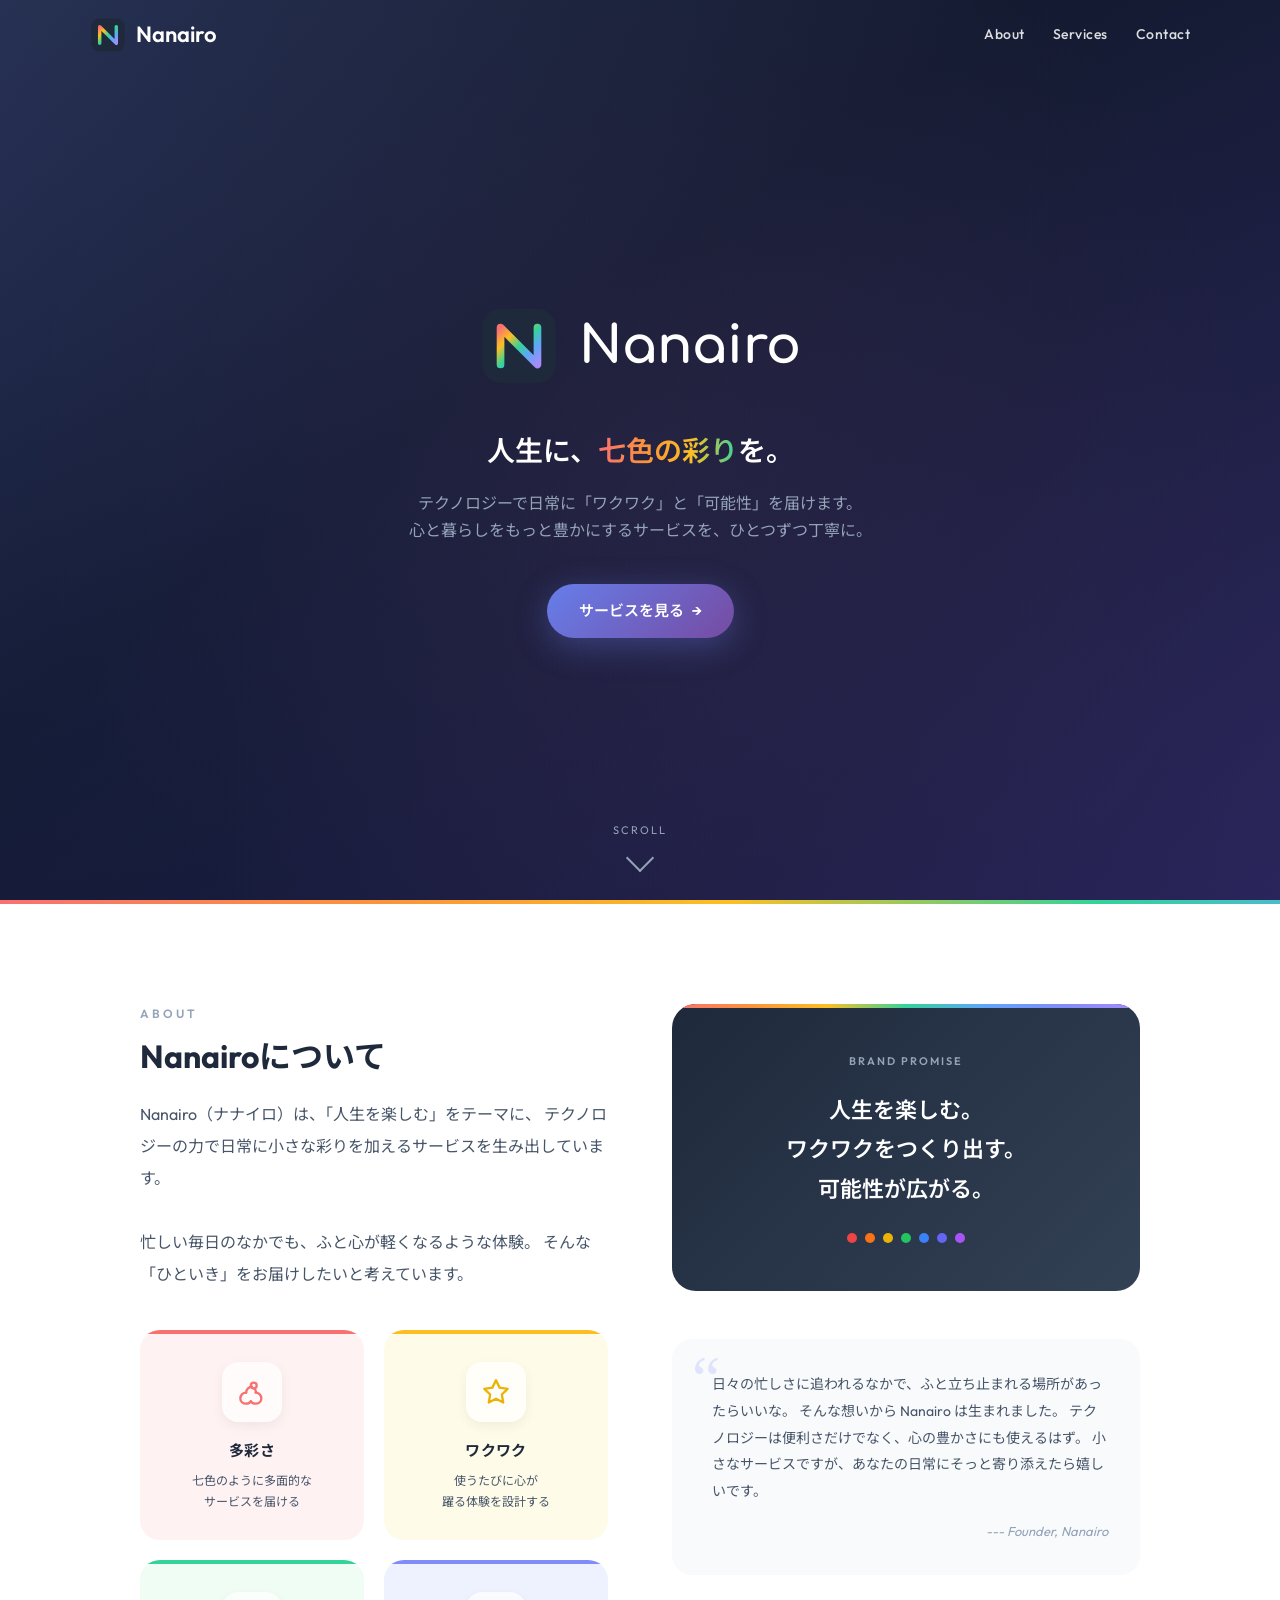
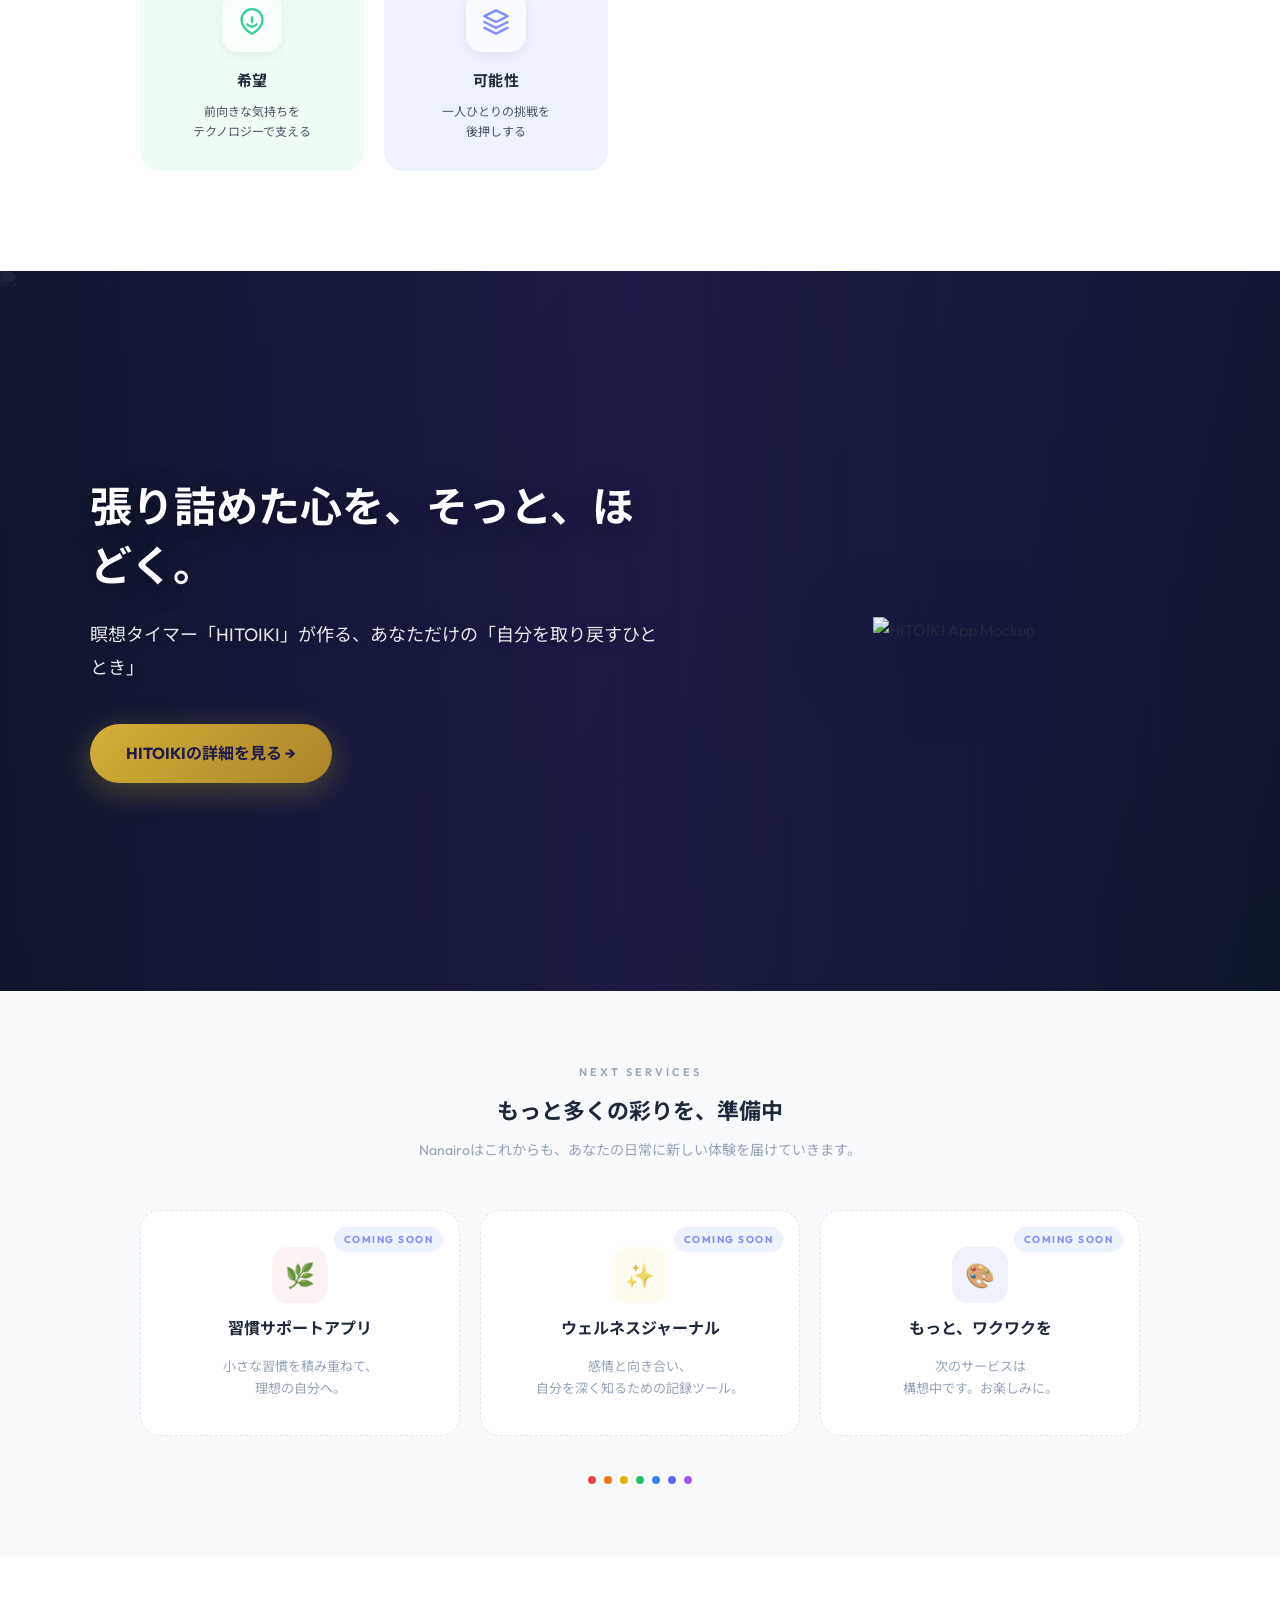
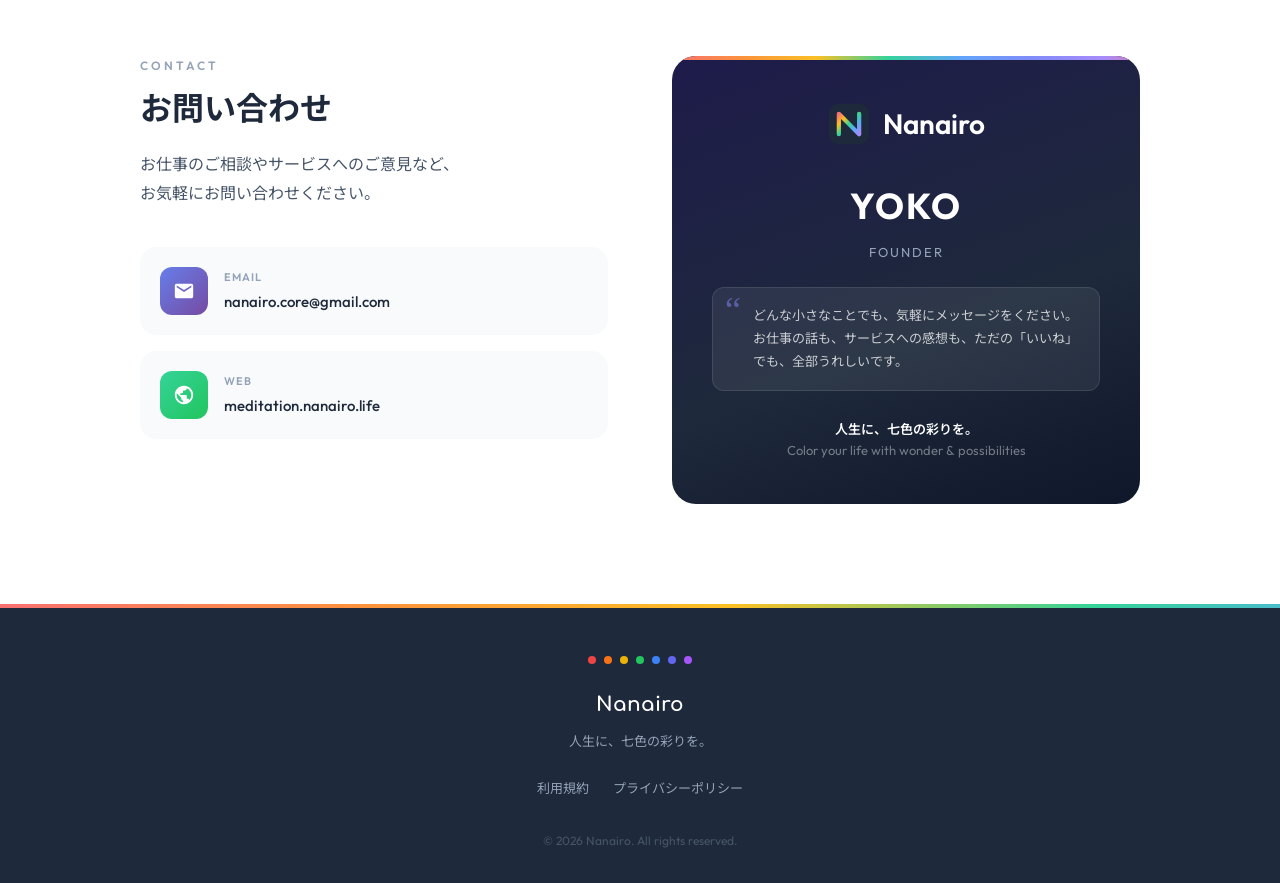
==== commit 1bb278c4: "design: improve About/Services/Contact sections - About value cards: remove border, bold colored bg," ====
--- a/index.html
+++ b/index.html
@@ -498,12 +498,12 @@
     }
 
     .value-card {
-      background: var(--white);
-      border: 1px solid var(--gray-200);
-      border-radius: 16px;
-      padding: 28px 20px;
+      background: var(--value-bg, #f0f4ff);
+      border: none;
+      border-radius: 20px;
+      padding: 32px 20px 28px;
       text-align: center;
-      transition: all 0.3s ease;
+      transition: all 0.35s ease;
       position: relative;
       overflow: hidden;
     }
@@ -514,49 +514,65 @@
       top: 0;
       left: 0;
       right: 0;
-      height: 3px;
+      height: 4px;
+      background: var(--value-accent, var(--rainbow-indigo));
+      border-radius: 20px 20px 0 0;
+    }
+
+    .value-card::after {
+      content: '';
+      position: absolute;
+      inset: 0;
       background: var(--value-accent, var(--rainbow-indigo));
       opacity: 0;
-      transition: opacity 0.3s ease;
+      transition: opacity 0.35s ease;
+      border-radius: 20px;
     }
 
     .value-card:hover {
-      transform: translateY(-4px);
-      box-shadow: 0 12px 40px rgba(99, 102, 241, 0.1);
-      border-color: transparent;
-    }
-
-    .value-card:hover::before {
-      opacity: 1;
+      transform: translateY(-6px);
+      box-shadow: 0 16px 48px rgba(0, 0, 0, 0.1);
+    }
+
+    .value-card:hover::after {
+      opacity: 0.06;
+    }
+
+    .value-card > * {
+      position: relative;
+      z-index: 1;
     }
 
     .value-icon {
-      width: 48px;
-      height: 48px;
-      border-radius: 12px;
+      width: 60px;
+      height: 60px;
+      border-radius: 16px;
       display: flex;
       align-items: center;
       justify-content: center;
-      margin: 0 auto 12px;
-      background: var(--value-bg, #f0f4ff);
+      margin: 0 auto 16px;
+      background: rgba(255, 255, 255, 0.7);
+      backdrop-filter: blur(4px);
+      box-shadow: 0 4px 12px rgba(0, 0, 0, 0.06);
     }
 
     .value-icon svg {
-      width: 24px;
-      height: 24px;
+      width: 28px;
+      height: 28px;
     }
 
     .value-label {
       font-size: 15px;
-      font-weight: 600;
+      font-weight: 700;
       color: var(--navy);
-      margin-bottom: 6px;
+      margin-bottom: 8px;
+      letter-spacing: 0.3px;
     }
 
     .value-desc {
       font-size: 12px;
-      color: var(--gray-400);
-      line-height: 1.6;
+      color: var(--gray-600);
+      line-height: 1.7;
     }
 
     .about-visual {
@@ -788,6 +804,125 @@
       }
     }
 
+    /* ===== Coming Soon ===== */
+    .coming-soon {
+      background: var(--gray-100);
+      padding: 72px 24px;
+    }
+
+    .coming-soon-inner {
+      max-width: 1000px;
+      margin: 0 auto;
+      text-align: center;
+    }
+
+    .coming-soon-label {
+      font-size: 11px;
+      font-weight: 600;
+      letter-spacing: 3px;
+      text-transform: uppercase;
+      color: var(--gray-400);
+      margin-bottom: 12px;
+    }
+
+    .coming-soon-title {
+      font-size: 22px;
+      font-weight: 700;
+      color: var(--navy);
+      margin-bottom: 8px;
+    }
+
+    .coming-soon-desc {
+      font-size: 14px;
+      color: var(--gray-400);
+      margin-bottom: 48px;
+    }
+
+    .coming-soon-cards {
+      display: grid;
+      grid-template-columns: repeat(3, 1fr);
+      gap: 20px;
+    }
+
+    .coming-soon-card {
+      background: var(--white);
+      border: 1.5px dashed var(--gray-200);
+      border-radius: 20px;
+      padding: 36px 24px;
+      display: flex;
+      flex-direction: column;
+      align-items: center;
+      gap: 12px;
+      position: relative;
+      overflow: hidden;
+      transition: all 0.3s ease;
+    }
+
+    .coming-soon-card:hover {
+      border-color: var(--rainbow-indigo);
+      box-shadow: 0 8px 32px rgba(129, 140, 248, 0.1);
+      transform: translateY(-4px);
+    }
+
+    .coming-soon-badge {
+      position: absolute;
+      top: 16px;
+      right: 16px;
+      font-size: 10px;
+      font-weight: 700;
+      letter-spacing: 1.5px;
+      text-transform: uppercase;
+      color: var(--rainbow-indigo);
+      background: #eef2ff;
+      padding: 4px 10px;
+      border-radius: 20px;
+    }
+
+    .coming-soon-card-icon {
+      width: 56px;
+      height: 56px;
+      border-radius: 16px;
+      display: flex;
+      align-items: center;
+      justify-content: center;
+      font-size: 24px;
+      filter: grayscale(0.3);
+    }
+
+    .coming-soon-card-name {
+      font-size: 16px;
+      font-weight: 700;
+      color: var(--navy);
+    }
+
+    .coming-soon-card-desc {
+      font-size: 13px;
+      color: var(--gray-400);
+      line-height: 1.7;
+      text-align: center;
+    }
+
+    .coming-soon-dots {
+      display: flex;
+      gap: 8px;
+      justify-content: center;
+      margin-top: 40px;
+    }
+
+    .coming-soon-dots .dot {
+      width: 8px;
+      height: 8px;
+      border-radius: 50%;
+    }
+
+    @media (max-width: 768px) {
+      .coming-soon-cards {
+        grid-template-columns: 1fr;
+        max-width: 360px;
+        margin: 0 auto;
+      }
+    }
+
     /* ===== Contact ===== */
     .contact {
       background: var(--white);
@@ -865,11 +1000,27 @@
     }
 
     .contact-card {
-      background: linear-gradient(135deg, var(--navy) 0%, var(--navy-light) 100%);
+      background: linear-gradient(160deg, #1e1b4b 0%, #1e293b 60%, #0f172a 100%);
       border-radius: 24px;
-      padding: 48px 40px;
+      padding: 0;
       text-align: center;
       color: var(--white);
+      overflow: hidden;
+      position: relative;
+    }
+
+    .contact-card-rainbow {
+      height: 4px;
+      background: linear-gradient(90deg,
+        #f87171, #fb923c, #fbbf24, #34d399, #60a5fa, #818cf8, #a78bfa,
+        #f87171, #fb923c, #fbbf24, #34d399, #60a5fa, #818cf8, #a78bfa
+      );
+      background-size: 200% 100%;
+      animation: rainbowLine 4s linear infinite;
+    }
+
+    .contact-card-inner {
+      padding: 40px 40px 44px;
     }
 
     .contact-card-logo {
@@ -877,7 +1028,7 @@
       align-items: center;
       justify-content: center;
       gap: 12px;
-      margin-bottom: 24px;
+      margin-bottom: 28px;
     }
 
     .contact-card-logo img {
@@ -907,9 +1058,39 @@
       margin-bottom: 24px;
     }
 
+    .contact-card-message {
+      display: inline-block;
+      background: rgba(255, 255, 255, 0.07);
+      border: 1px solid rgba(255, 255, 255, 0.1);
+      border-radius: 12px;
+      padding: 16px 20px;
+      font-size: 13px;
+      color: rgba(255, 255, 255, 0.75);
+      line-height: 1.8;
+      margin-bottom: 28px;
+      text-align: left;
+      position: relative;
+    }
+
+    .contact-card-message::before {
+      content: '\201C';
+      font-size: 36px;
+      color: var(--rainbow-indigo);
+      opacity: 0.5;
+      position: absolute;
+      top: 4px;
+      left: 12px;
+      font-family: Georgia, serif;
+      line-height: 1;
+    }
+
+    .contact-card-message p {
+      padding-left: 20px;
+    }
+
     .contact-card-tagline {
-      font-size: 14px;
-      color: var(--gray-400);
+      font-size: 13px;
+      color: rgba(255, 255, 255, 0.4);
       line-height: 1.6;
     }
 
@@ -1221,6 +1402,44 @@
     </div>
   </section>
 
+  <!-- Coming Soon -->
+  <section class="coming-soon">
+    <div class="coming-soon-inner fade-in">
+      <p class="coming-soon-label">Next Services</p>
+      <h2 class="coming-soon-title">もっと多くの彩りを、準備中</h2>
+      <p class="coming-soon-desc">Nanairoはこれからも、あなたの日常に新しい体験を届けていきます。</p>
+      <div class="coming-soon-cards">
+        <div class="coming-soon-card">
+          <span class="coming-soon-badge">Coming Soon</span>
+          <div class="coming-soon-card-icon" style="background: #fef2f2;">🌿</div>
+          <div class="coming-soon-card-name">習慣サポートアプリ</div>
+          <p class="coming-soon-card-desc">小さな習慣を積み重ねて、<br>理想の自分へ。</p>
+        </div>
+        <div class="coming-soon-card">
+          <span class="coming-soon-badge">Coming Soon</span>
+          <div class="coming-soon-card-icon" style="background: #fefce8;">✨</div>
+          <div class="coming-soon-card-name">ウェルネスジャーナル</div>
+          <p class="coming-soon-card-desc">感情と向き合い、<br>自分を深く知るための記録ツール。</p>
+        </div>
+        <div class="coming-soon-card">
+          <span class="coming-soon-badge">Coming Soon</span>
+          <div class="coming-soon-card-icon" style="background: #eef2ff;">🎨</div>
+          <div class="coming-soon-card-name">もっと、ワクワクを</div>
+          <p class="coming-soon-card-desc">次のサービスは<br>構想中です。お楽しみに。</p>
+        </div>
+      </div>
+      <div class="coming-soon-dots">
+        <span class="dot" style="background: #ef4444;"></span>
+        <span class="dot" style="background: #f97316;"></span>
+        <span class="dot" style="background: #eab308;"></span>
+        <span class="dot" style="background: #22c55e;"></span>
+        <span class="dot" style="background: #3b82f6;"></span>
+        <span class="dot" style="background: #6366f1;"></span>
+        <span class="dot" style="background: #a855f7;"></span>
+      </div>
+    </div>
+  </section>
+
   <!-- Contact -->
   <section class="contact" id="contact">
     <div class="section-inner">
@@ -1255,16 +1474,22 @@
         </div>
         <div class="fade-in">
           <div class="contact-card">
-            <div class="contact-card-logo">
-              <img src="favicon.svg" alt="Nanairo">
-              <span class="contact-card-logo-text">Nanairo</span>
+            <div class="contact-card-rainbow"></div>
+            <div class="contact-card-inner">
+              <div class="contact-card-logo">
+                <img src="favicon.svg" alt="Nanairo">
+                <span class="contact-card-logo-text">Nanairo</span>
+              </div>
+              <div class="contact-card-name">YOKO</div>
+              <div class="contact-card-title">Founder</div>
+              <div class="contact-card-message">
+                <p>どんな小さなことでも、気軽にメッセージをください。お仕事の話も、サービスへの感想も、ただの「いいね」でも、全部うれしいです。</p>
+              </div>
+              <p class="contact-card-tagline">
+                <strong>人生に、七色の彩りを。</strong><br>
+                Color your life with wonder & possibilities
+              </p>
             </div>
-            <div class="contact-card-name">YOKO</div>
-            <div class="contact-card-title">Founder</div>
-            <p class="contact-card-tagline">
-              <strong>人生に、七色の彩りを。</strong><br>
-              Color your life with wonder & possibilities
-            </p>
           </div>
         </div>
       </div>
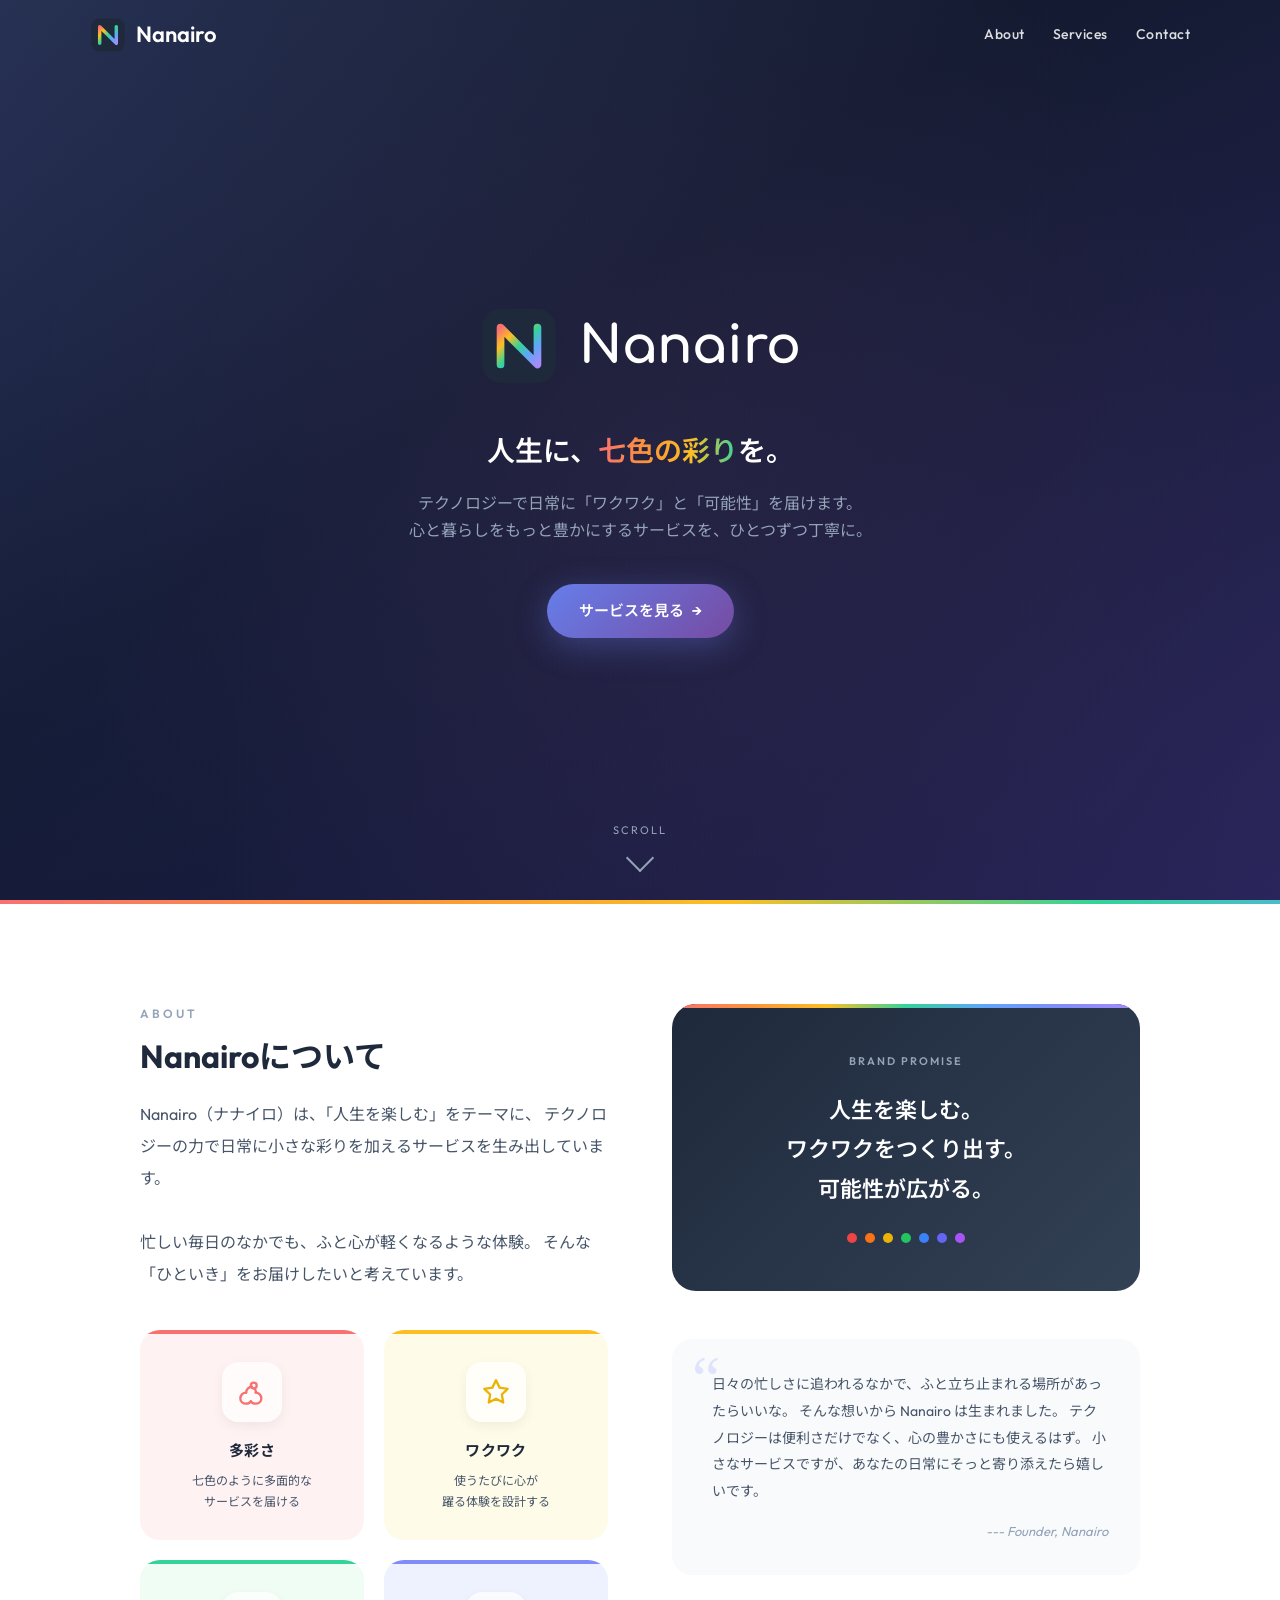
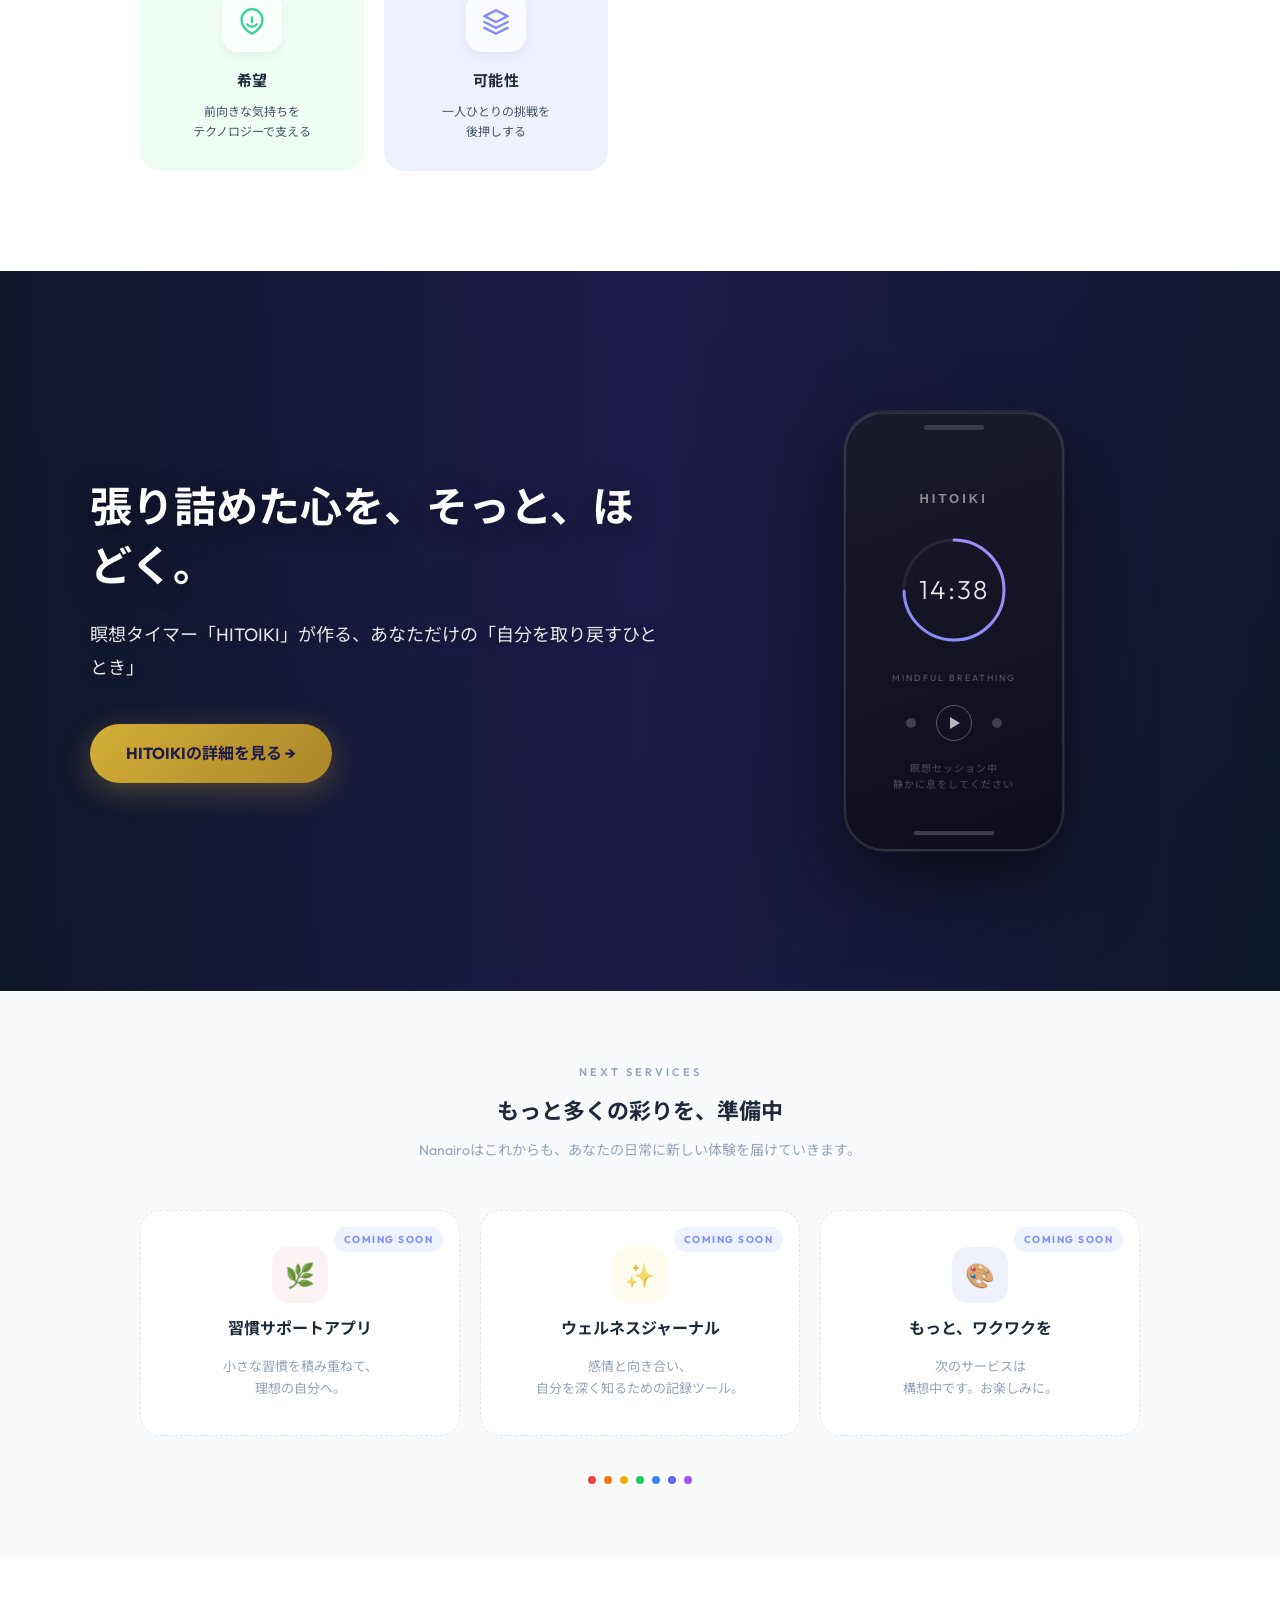
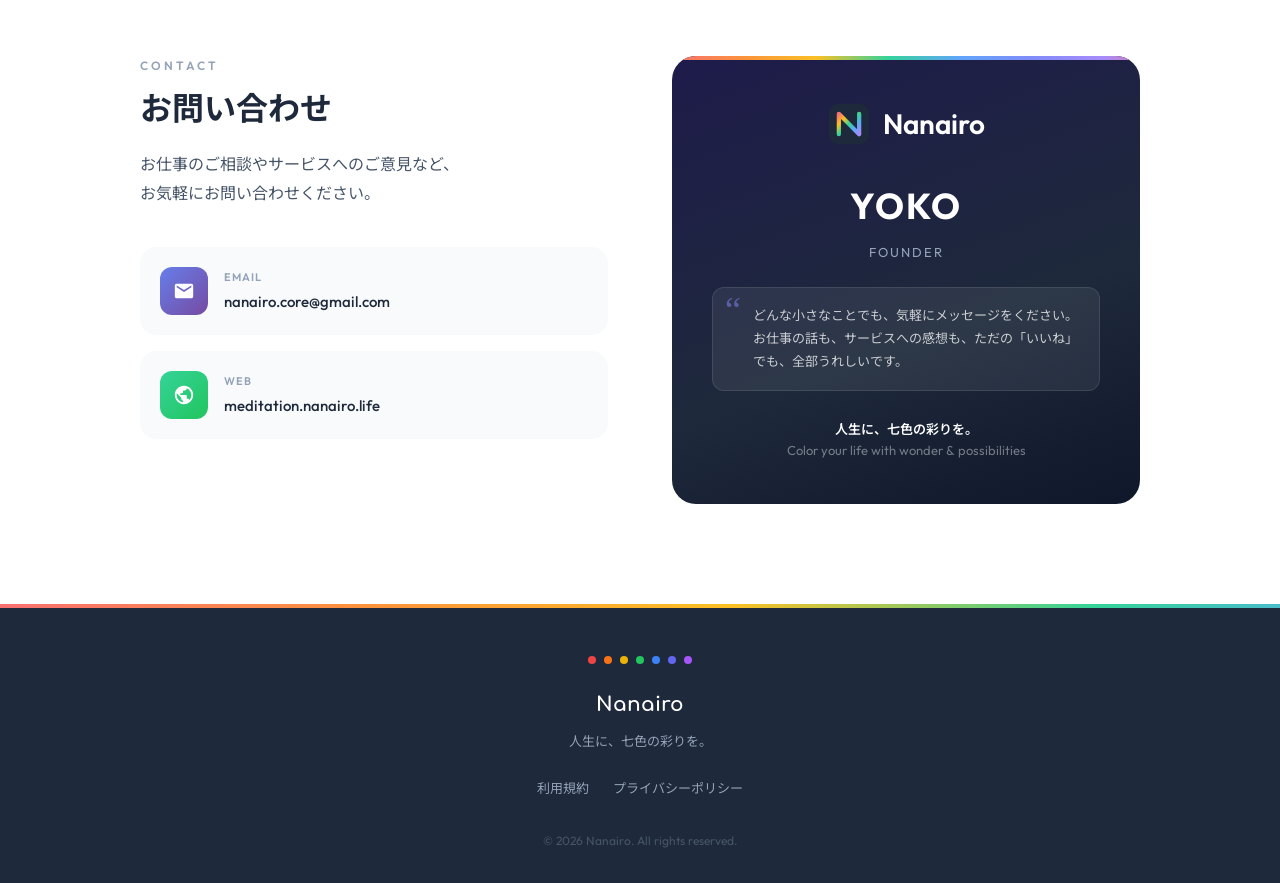
==== commit 57739cb9: "fix: replace missing webp images with CSS-only phone mockup - Remove broken hitoiki-mockup.webp and " ====
--- a/index.html
+++ b/index.html
@@ -770,11 +770,160 @@
       align-items: center;
     }
 
-    .hero-hitoiki-mockup img {
-      max-width: 100%;
-      height: auto;
-      filter: drop-shadow(0 20px 40px rgba(0, 0, 0, 0.5));
+    /* CSS Phone Mockup */
+    .phone-mockup {
+      width: 220px;
+      height: 440px;
+      background: linear-gradient(160deg, #1a1a2e 0%, #0d0d1a 100%);
+      border-radius: 40px;
+      border: 2px solid rgba(255,255,255,0.12);
+      box-shadow:
+        0 0 0 1px rgba(255,255,255,0.05),
+        0 30px 80px rgba(0,0,0,0.6),
+        inset 0 1px 0 rgba(255,255,255,0.1);
+      display: flex;
+      flex-direction: column;
+      align-items: center;
+      justify-content: center;
+      gap: 20px;
+      padding: 32px 24px;
+      position: relative;
       animation: float 6s ease-in-out infinite;
+    }
+
+    .phone-mockup::before {
+      content: '';
+      position: absolute;
+      top: 12px;
+      left: 50%;
+      transform: translateX(-50%);
+      width: 60px;
+      height: 5px;
+      background: rgba(255,255,255,0.15);
+      border-radius: 3px;
+    }
+
+    .phone-mockup::after {
+      content: '';
+      position: absolute;
+      bottom: 14px;
+      left: 50%;
+      transform: translateX(-50%);
+      width: 80px;
+      height: 4px;
+      background: rgba(255,255,255,0.2);
+      border-radius: 2px;
+    }
+
+    @keyframes timerPulse {
+      0%, 100% { stroke-dashoffset: 30; opacity: 0.9; }
+      50% { stroke-dashoffset: 10; opacity: 1; }
+    }
+
+    @keyframes breathe {
+      0%, 100% { transform: scale(1); opacity: 0.6; }
+      50% { transform: scale(1.08); opacity: 1; }
+    }
+
+    .phone-app-name {
+      font-family: 'Quicksand', sans-serif;
+      font-size: 13px;
+      font-weight: 700;
+      letter-spacing: 3px;
+      color: rgba(255,255,255,0.5);
+      text-transform: uppercase;
+    }
+
+    .phone-timer-ring {
+      position: relative;
+      width: 120px;
+      height: 120px;
+      display: flex;
+      align-items: center;
+      justify-content: center;
+    }
+
+    .phone-timer-ring svg {
+      position: absolute;
+      top: 0;
+      left: 0;
+      width: 100%;
+      height: 100%;
+      transform: rotate(-90deg);
+    }
+
+    .phone-timer-ring svg circle.bg {
+      fill: none;
+      stroke: rgba(255,255,255,0.06);
+      stroke-width: 3;
+    }
+
+    .phone-timer-ring svg circle.progress {
+      fill: none;
+      stroke: url(#timerGrad);
+      stroke-width: 3;
+      stroke-linecap: round;
+      stroke-dasharray: 314;
+      stroke-dashoffset: 80;
+      animation: timerPulse 4s ease-in-out infinite;
+    }
+
+    .phone-timer-time {
+      font-family: 'Outfit', sans-serif;
+      font-size: 26px;
+      font-weight: 300;
+      color: rgba(255,255,255,0.9);
+      letter-spacing: 2px;
+      animation: breathe 4s ease-in-out infinite;
+    }
+
+    .phone-timer-label {
+      font-family: 'Outfit', sans-serif;
+      font-size: 9px;
+      letter-spacing: 2px;
+      color: rgba(255,255,255,0.3);
+      text-transform: uppercase;
+    }
+
+    .phone-controls {
+      display: flex;
+      gap: 20px;
+      align-items: center;
+    }
+
+    .phone-btn {
+      width: 10px;
+      height: 10px;
+      border-radius: 50%;
+      background: rgba(255,255,255,0.2);
+    }
+
+    .phone-btn-play {
+      width: 36px;
+      height: 36px;
+      border-radius: 50%;
+      border: 1.5px solid rgba(255,255,255,0.3);
+      display: flex;
+      align-items: center;
+      justify-content: center;
+    }
+
+    .phone-btn-play::after {
+      content: '';
+      width: 0;
+      height: 0;
+      border-top: 6px solid transparent;
+      border-bottom: 6px solid transparent;
+      border-left: 10px solid rgba(255,255,255,0.7);
+      margin-left: 2px;
+    }
+
+    .phone-session {
+      font-size: 10px;
+      color: rgba(255,255,255,0.25);
+      letter-spacing: 1px;
+      text-align: center;
+      line-height: 1.6;
     }
 
     /* Mobile Responsive for HITOIKI Hero */
@@ -1384,7 +1533,6 @@
 
   <!-- HITOIKI Hero Banner -->
   <section class="hero-hitoiki" id="services">
-    <img src="hitoiki-hero-bg.webp" alt="Background Ripples" class="hero-hitoiki-bg">
     <div class="hero-hitoiki-overlay"></div>
     <div class="hero-hitoiki-inner">
       <div class="hero-hitoiki-content fade-in">
@@ -1397,7 +1545,33 @@
         </a>
       </div>
       <div class="hero-hitoiki-mockup fade-in">
-        <img src="hitoiki-mockup.webp" alt="HITOIKI App Mockup">
+        <div class="phone-mockup">
+          <svg width="0" height="0">
+            <defs>
+              <linearGradient id="timerGrad" x1="0%" y1="0%" x2="100%" y2="100%">
+                <stop offset="0%" style="stop-color:#818cf8"/>
+                <stop offset="100%" style="stop-color:#a78bfa"/>
+              </linearGradient>
+            </defs>
+          </svg>
+          <div class="phone-app-name">HITOIKI</div>
+          <div class="phone-timer-ring">
+            <svg viewBox="0 0 120 120">
+              <circle class="bg" cx="60" cy="60" r="50"/>
+              <circle class="progress" cx="60" cy="60" r="50"/>
+            </svg>
+            <div>
+              <div class="phone-timer-time">14:38</div>
+            </div>
+          </div>
+          <div class="phone-timer-label">MINDFUL BREATHING</div>
+          <div class="phone-controls">
+            <div class="phone-btn"></div>
+            <div class="phone-btn-play"></div>
+            <div class="phone-btn"></div>
+          </div>
+          <div class="phone-session">瞑想セッション中<br>静かに息をしてください</div>
+        </div>
       </div>
     </div>
   </section>
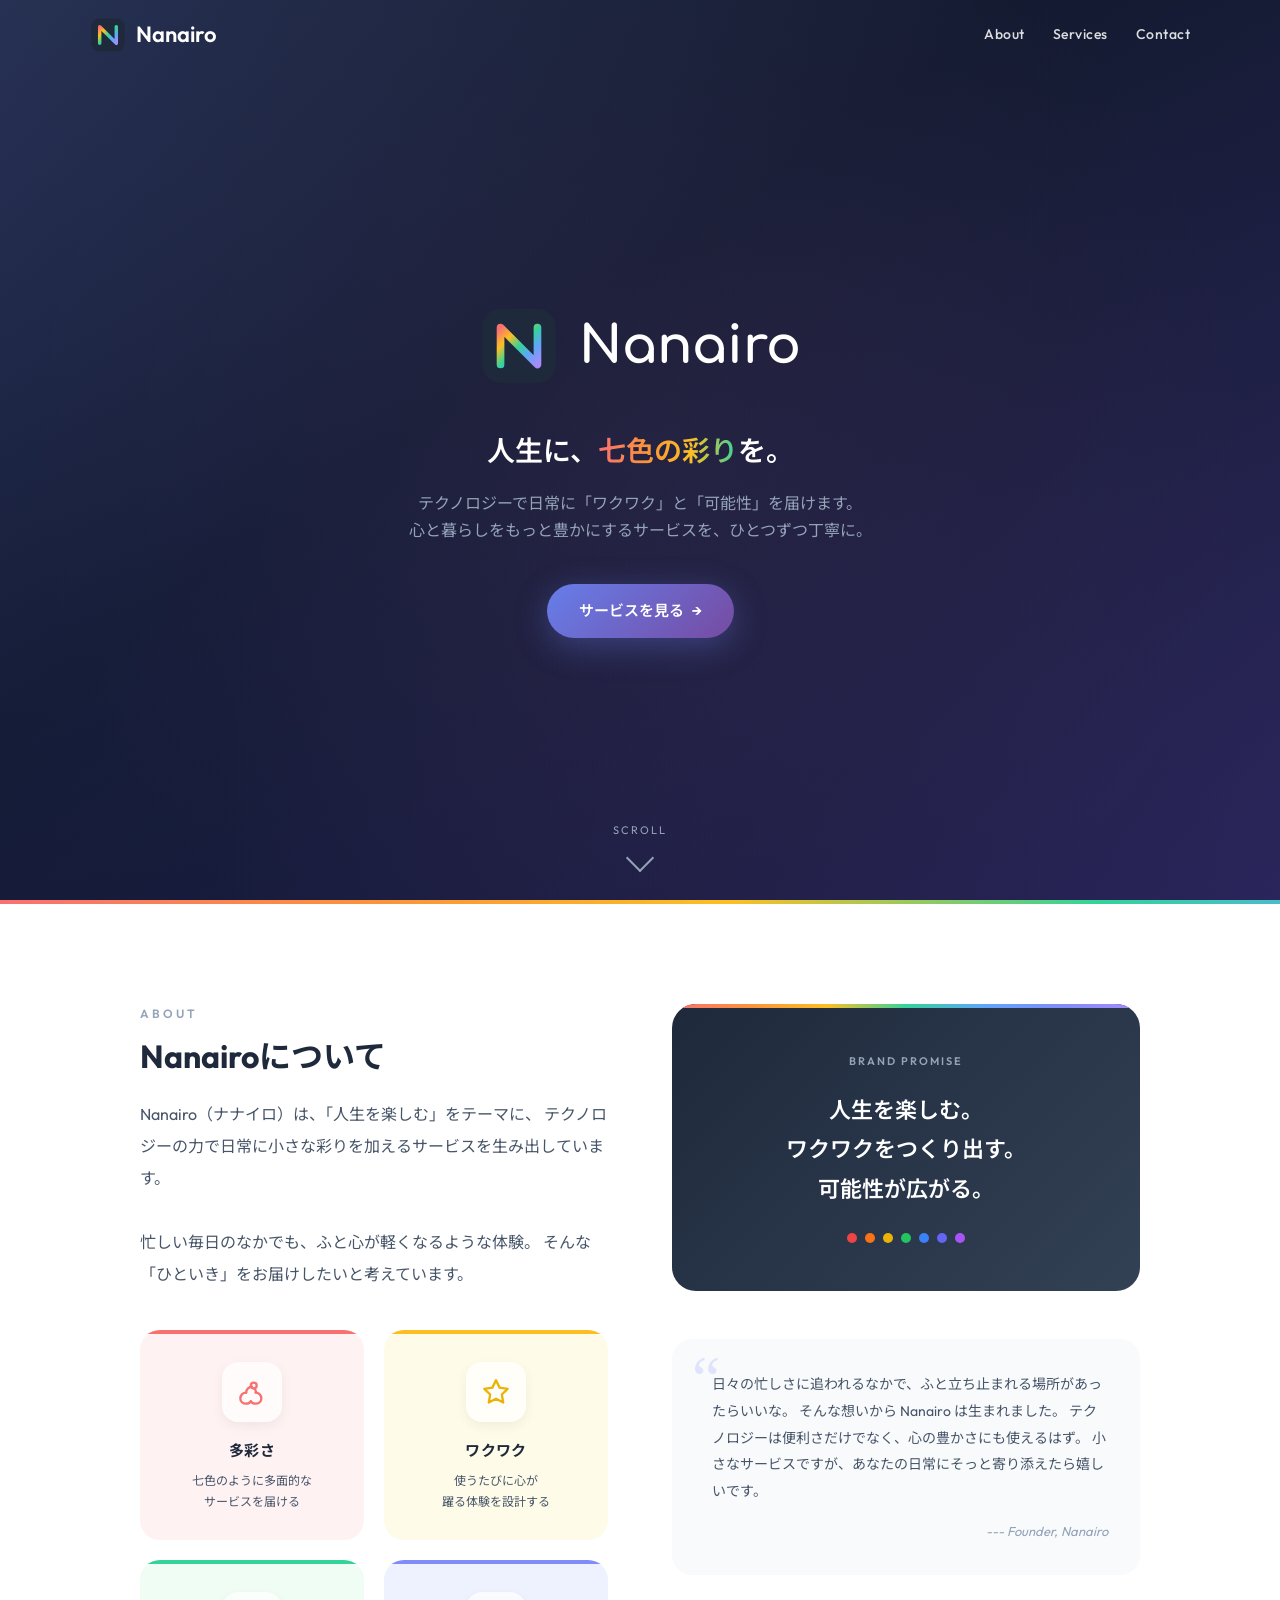
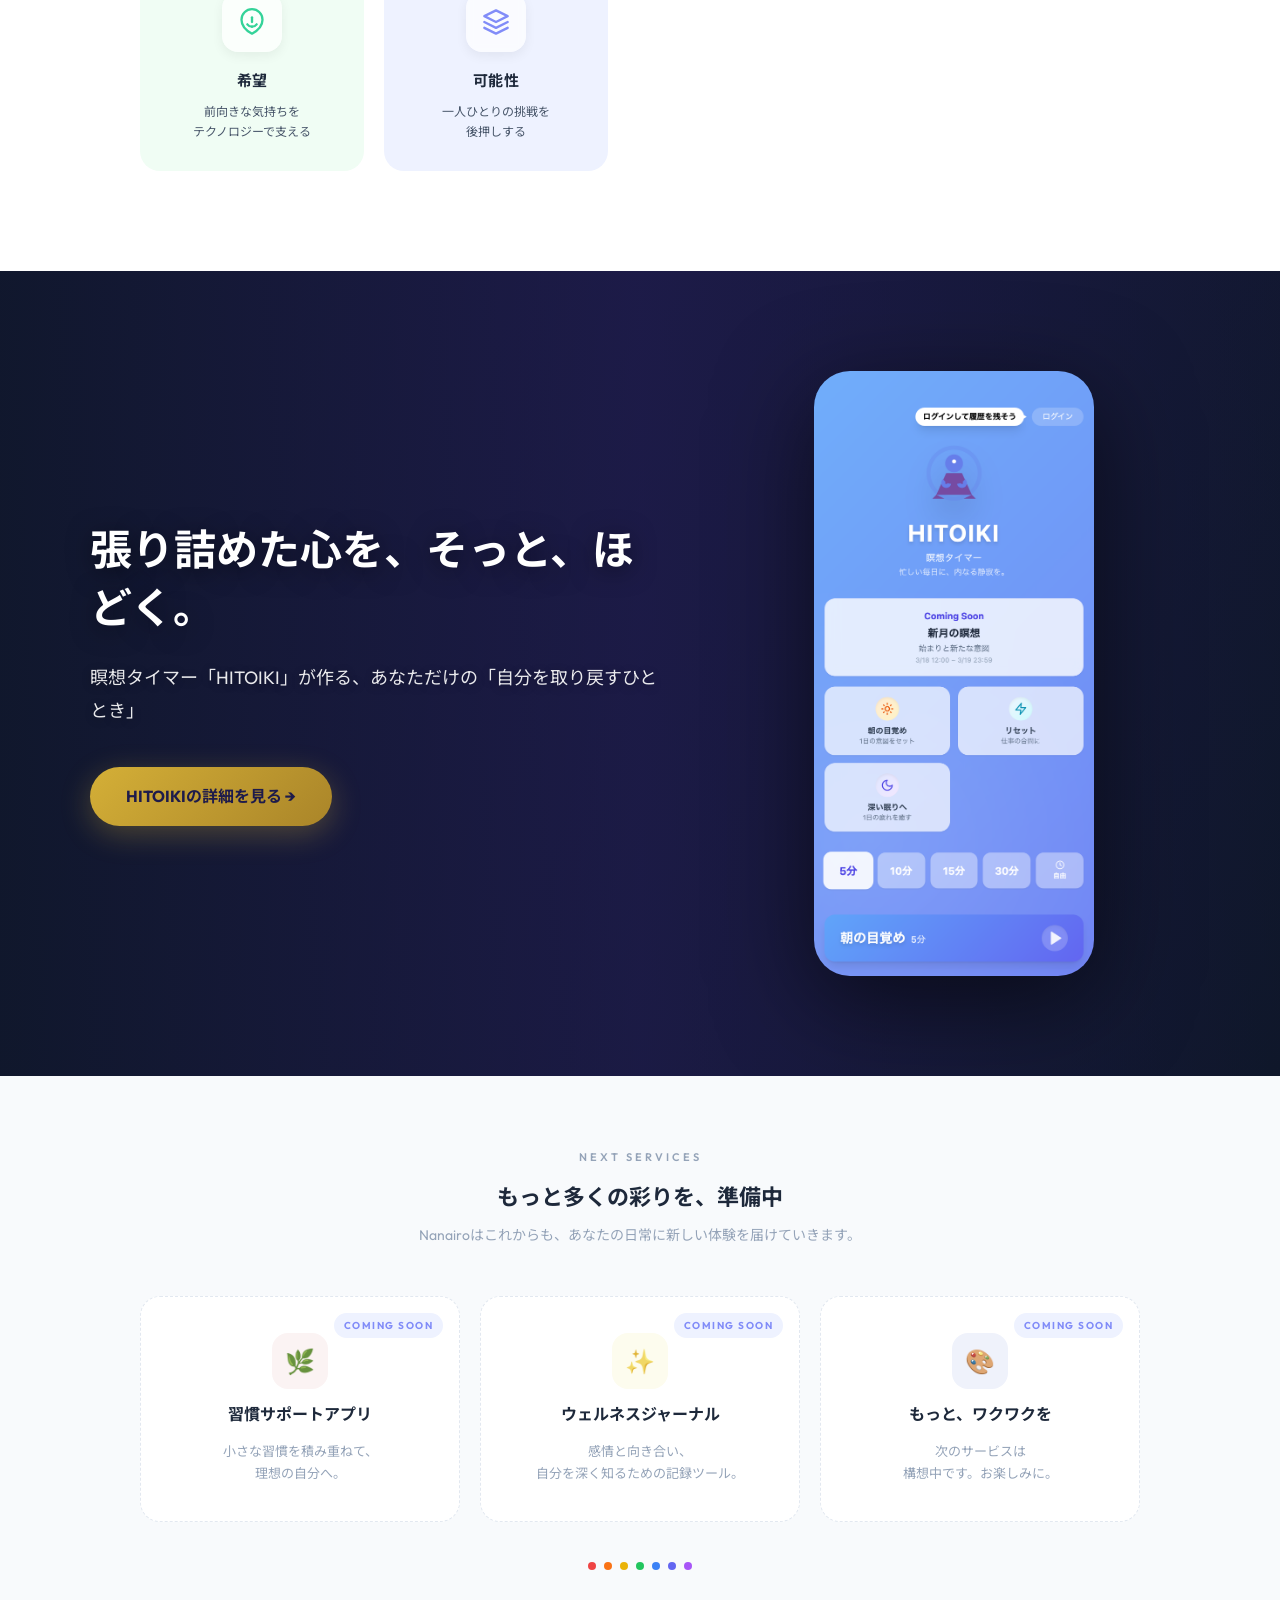
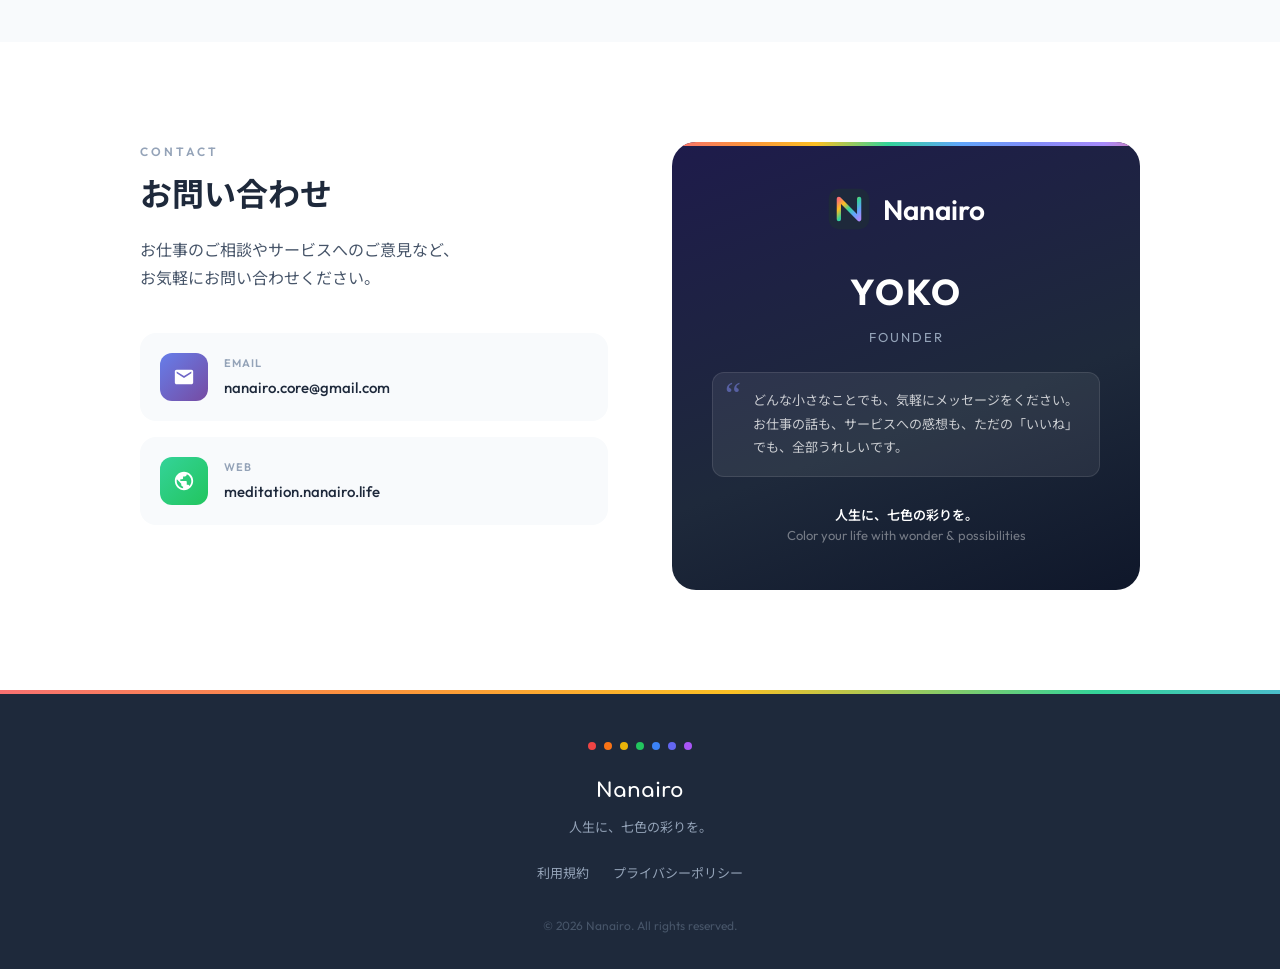
==== commit ac3980df: "fix: use real HITOIKI app screenshot as mockup image - Add hitoiki-mockup.png (actual app screenshot" ====
--- a/index.html
+++ b/index.html
@@ -770,160 +770,13 @@
       align-items: center;
     }
 
-    /* CSS Phone Mockup */
-    .phone-mockup {
-      width: 220px;
-      height: 440px;
-      background: linear-gradient(160deg, #1a1a2e 0%, #0d0d1a 100%);
-      border-radius: 40px;
-      border: 2px solid rgba(255,255,255,0.12);
-      box-shadow:
-        0 0 0 1px rgba(255,255,255,0.05),
-        0 30px 80px rgba(0,0,0,0.6),
-        inset 0 1px 0 rgba(255,255,255,0.1);
-      display: flex;
-      flex-direction: column;
-      align-items: center;
-      justify-content: center;
-      gap: 20px;
-      padding: 32px 24px;
-      position: relative;
+    .hero-hitoiki-mockup img {
+      max-width: 280px;
+      width: 100%;
+      height: auto;
+      border-radius: 36px;
+      filter: drop-shadow(0 24px 48px rgba(0, 0, 0, 0.55));
       animation: float 6s ease-in-out infinite;
-    }
-
-    .phone-mockup::before {
-      content: '';
-      position: absolute;
-      top: 12px;
-      left: 50%;
-      transform: translateX(-50%);
-      width: 60px;
-      height: 5px;
-      background: rgba(255,255,255,0.15);
-      border-radius: 3px;
-    }
-
-    .phone-mockup::after {
-      content: '';
-      position: absolute;
-      bottom: 14px;
-      left: 50%;
-      transform: translateX(-50%);
-      width: 80px;
-      height: 4px;
-      background: rgba(255,255,255,0.2);
-      border-radius: 2px;
-    }
-
-    @keyframes timerPulse {
-      0%, 100% { stroke-dashoffset: 30; opacity: 0.9; }
-      50% { stroke-dashoffset: 10; opacity: 1; }
-    }
-
-    @keyframes breathe {
-      0%, 100% { transform: scale(1); opacity: 0.6; }
-      50% { transform: scale(1.08); opacity: 1; }
-    }
-
-    .phone-app-name {
-      font-family: 'Quicksand', sans-serif;
-      font-size: 13px;
-      font-weight: 700;
-      letter-spacing: 3px;
-      color: rgba(255,255,255,0.5);
-      text-transform: uppercase;
-    }
-
-    .phone-timer-ring {
-      position: relative;
-      width: 120px;
-      height: 120px;
-      display: flex;
-      align-items: center;
-      justify-content: center;
-    }
-
-    .phone-timer-ring svg {
-      position: absolute;
-      top: 0;
-      left: 0;
-      width: 100%;
-      height: 100%;
-      transform: rotate(-90deg);
-    }
-
-    .phone-timer-ring svg circle.bg {
-      fill: none;
-      stroke: rgba(255,255,255,0.06);
-      stroke-width: 3;
-    }
-
-    .phone-timer-ring svg circle.progress {
-      fill: none;
-      stroke: url(#timerGrad);
-      stroke-width: 3;
-      stroke-linecap: round;
-      stroke-dasharray: 314;
-      stroke-dashoffset: 80;
-      animation: timerPulse 4s ease-in-out infinite;
-    }
-
-    .phone-timer-time {
-      font-family: 'Outfit', sans-serif;
-      font-size: 26px;
-      font-weight: 300;
-      color: rgba(255,255,255,0.9);
-      letter-spacing: 2px;
-      animation: breathe 4s ease-in-out infinite;
-    }
-
-    .phone-timer-label {
-      font-family: 'Outfit', sans-serif;
-      font-size: 9px;
-      letter-spacing: 2px;
-      color: rgba(255,255,255,0.3);
-      text-transform: uppercase;
-    }
-
-    .phone-controls {
-      display: flex;
-      gap: 20px;
-      align-items: center;
-    }
-
-    .phone-btn {
-      width: 10px;
-      height: 10px;
-      border-radius: 50%;
-      background: rgba(255,255,255,0.2);
-    }
-
-    .phone-btn-play {
-      width: 36px;
-      height: 36px;
-      border-radius: 50%;
-      border: 1.5px solid rgba(255,255,255,0.3);
-      display: flex;
-      align-items: center;
-      justify-content: center;
-    }
-
-    .phone-btn-play::after {
-      content: '';
-      width: 0;
-      height: 0;
-      border-top: 6px solid transparent;
-      border-bottom: 6px solid transparent;
-      border-left: 10px solid rgba(255,255,255,0.7);
-      margin-left: 2px;
-    }
-
-    .phone-session {
-      font-size: 10px;
-      color: rgba(255,255,255,0.25);
-      letter-spacing: 1px;
-      text-align: center;
-      line-height: 1.6;
     }
 
     /* Mobile Responsive for HITOIKI Hero */
@@ -1545,33 +1398,7 @@
         </a>
       </div>
       <div class="hero-hitoiki-mockup fade-in">
-        <div class="phone-mockup">
-          <svg width="0" height="0">
-            <defs>
-              <linearGradient id="timerGrad" x1="0%" y1="0%" x2="100%" y2="100%">
-                <stop offset="0%" style="stop-color:#818cf8"/>
-                <stop offset="100%" style="stop-color:#a78bfa"/>
-              </linearGradient>
-            </defs>
-          </svg>
-          <div class="phone-app-name">HITOIKI</div>
-          <div class="phone-timer-ring">
-            <svg viewBox="0 0 120 120">
-              <circle class="bg" cx="60" cy="60" r="50"/>
-              <circle class="progress" cx="60" cy="60" r="50"/>
-            </svg>
-            <div>
-              <div class="phone-timer-time">14:38</div>
-            </div>
-          </div>
-          <div class="phone-timer-label">MINDFUL BREATHING</div>
-          <div class="phone-controls">
-            <div class="phone-btn"></div>
-            <div class="phone-btn-play"></div>
-            <div class="phone-btn"></div>
-          </div>
-          <div class="phone-session">瞑想セッション中<br>静かに息をしてください</div>
-        </div>
+        <img src="hitoiki-mockup.png" alt="HITOIKI アプリ画面">
       </div>
     </div>
   </section>
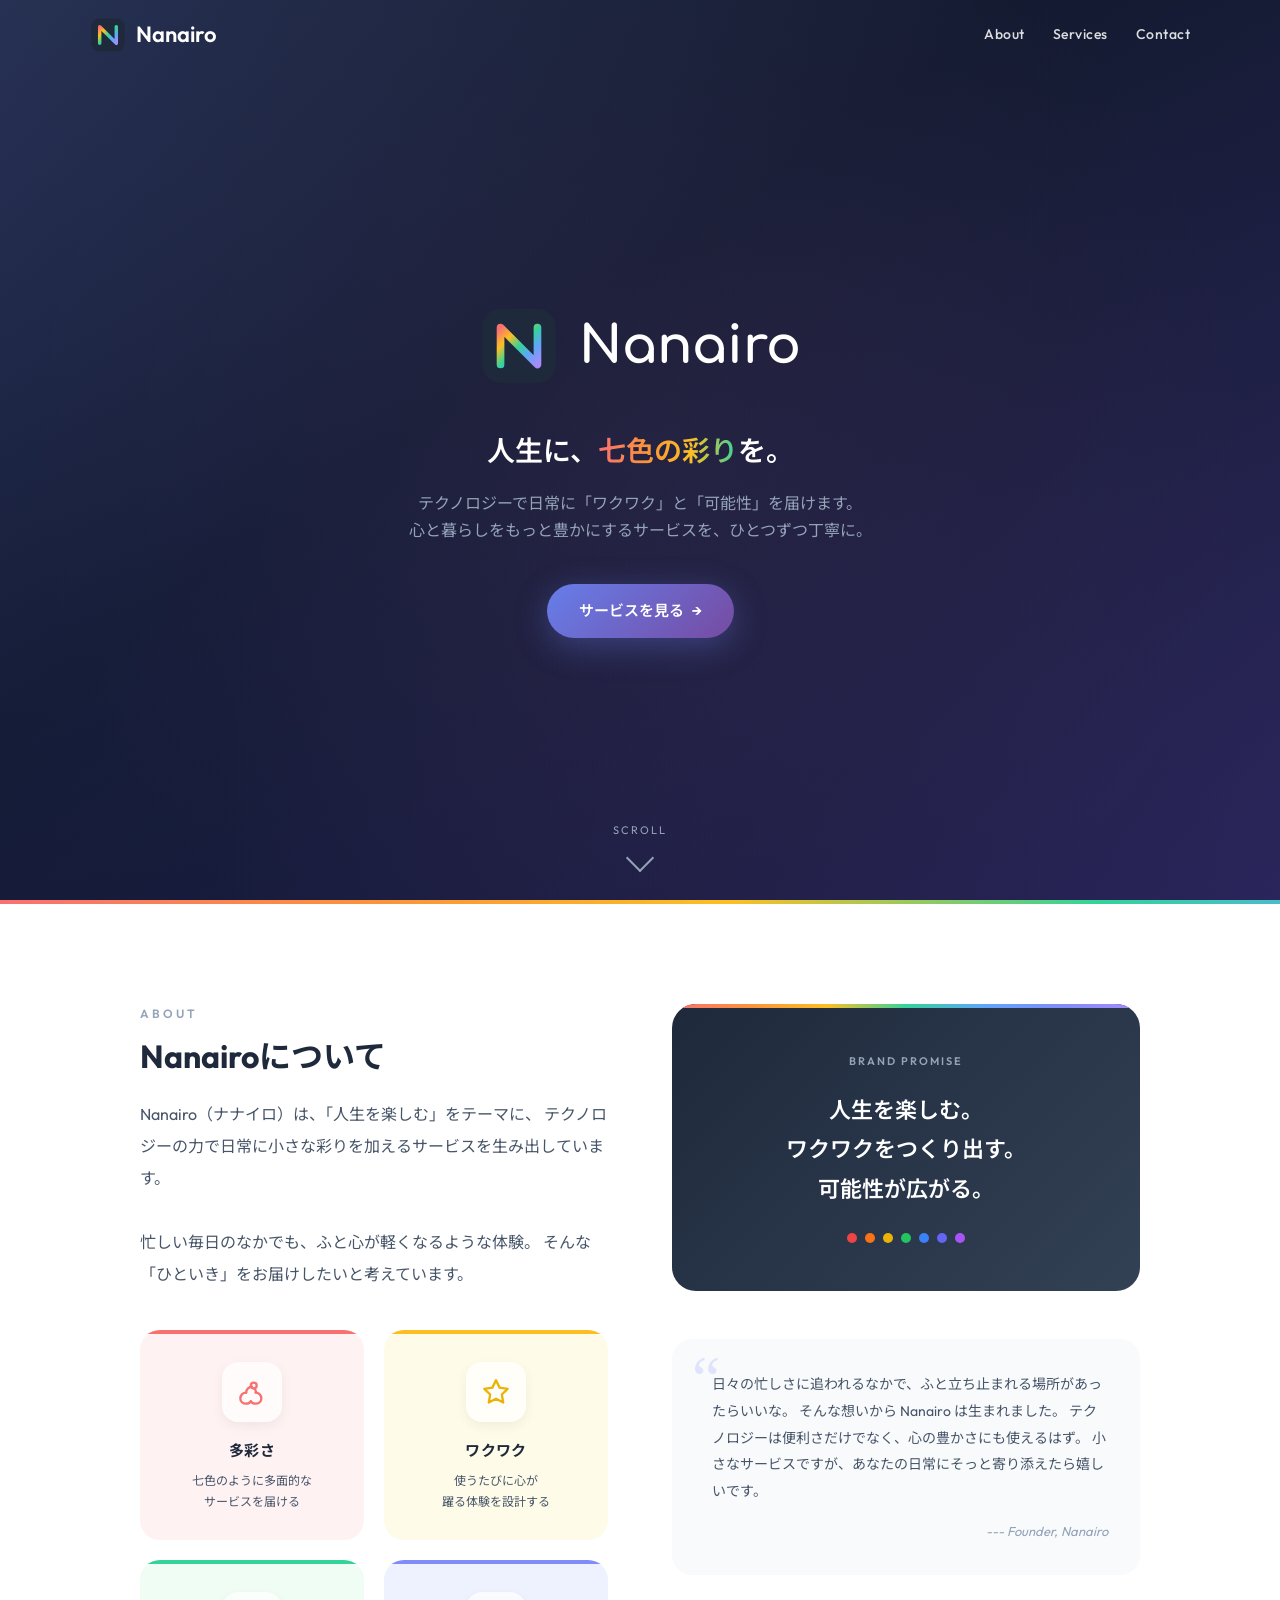
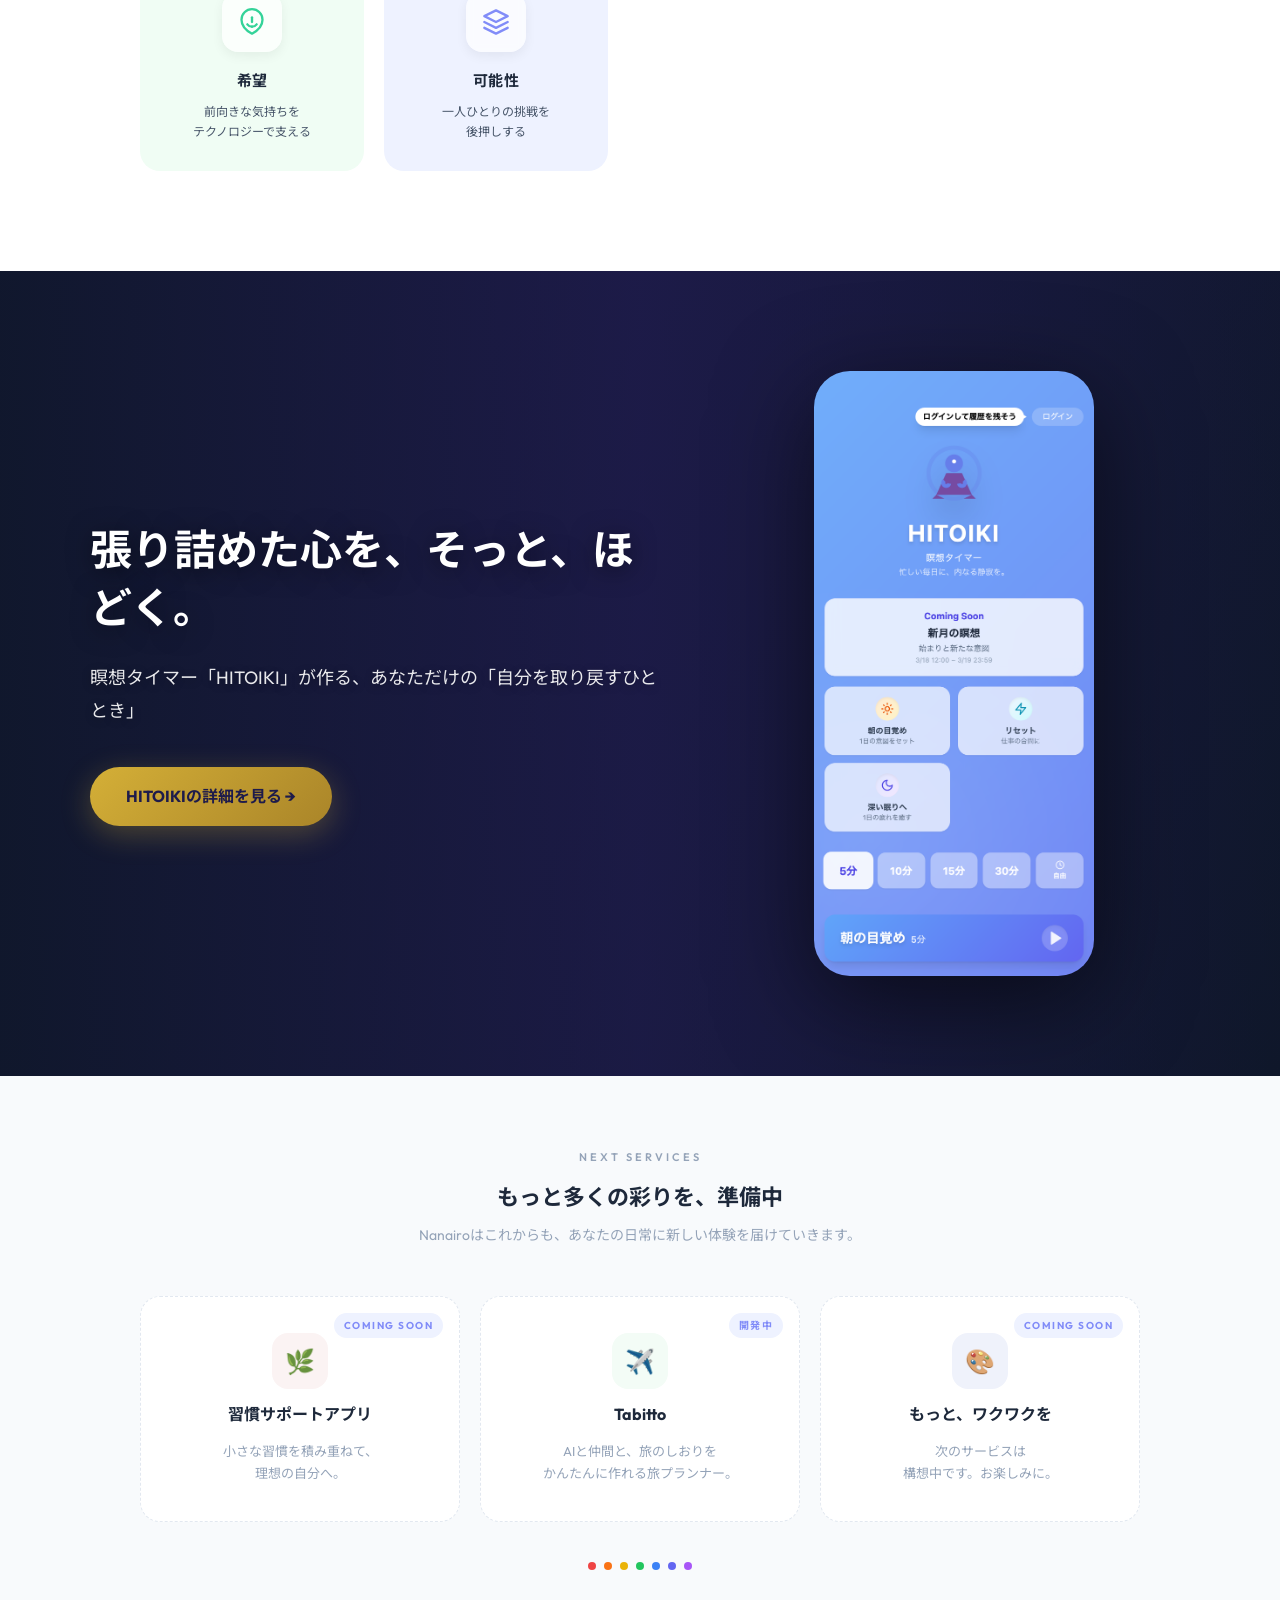
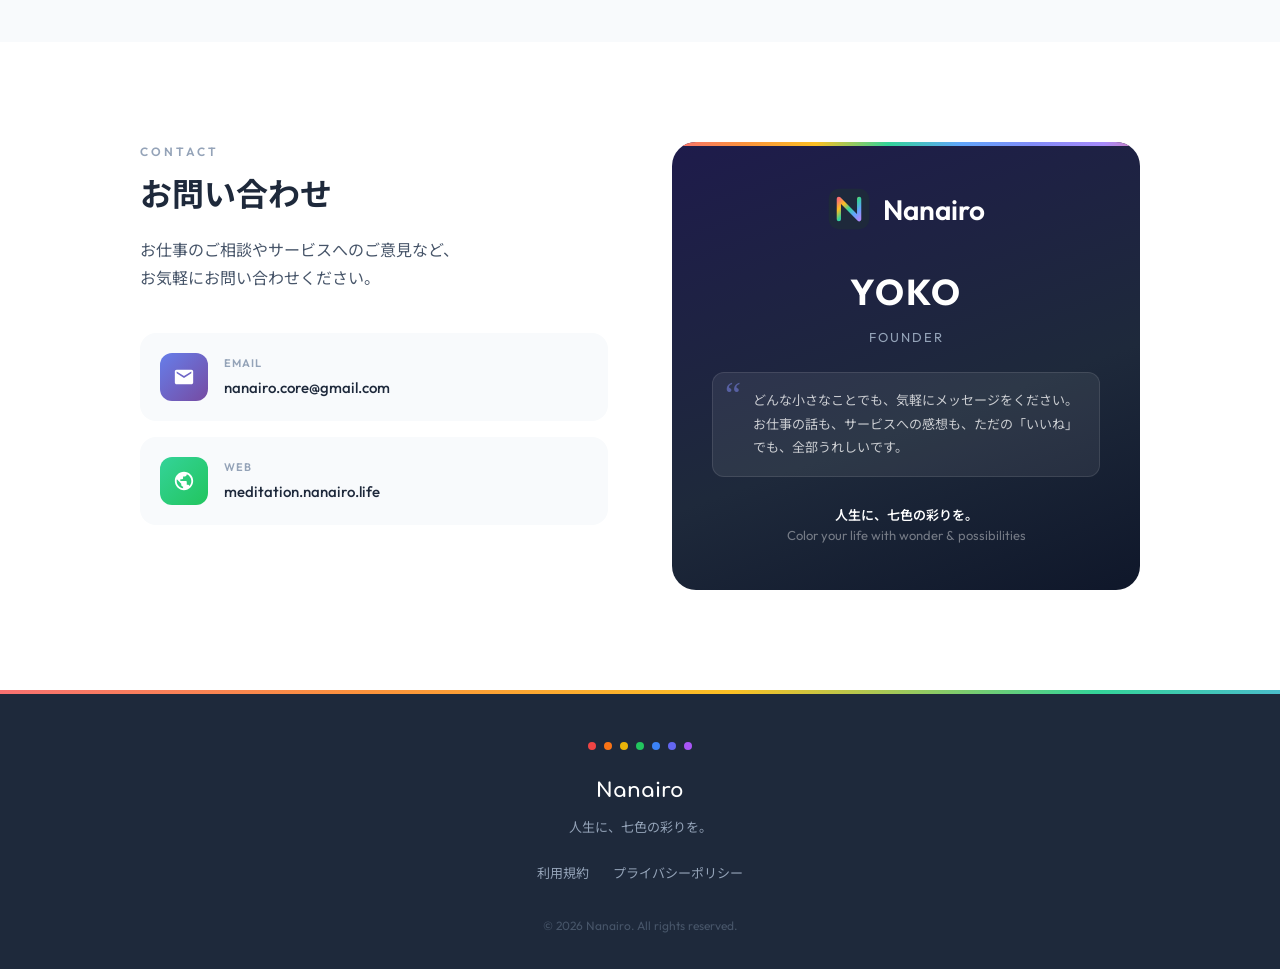
==== commit e04edb09: "update: replace Coming Soon card with Tabitto travel planner - Swap ウェルネスジャーナル for Tabitto (旅のしおりアプリ" ====
--- a/index.html
+++ b/index.html
@@ -1417,10 +1417,10 @@
           <p class="coming-soon-card-desc">小さな習慣を積み重ねて、<br>理想の自分へ。</p>
         </div>
         <div class="coming-soon-card">
-          <span class="coming-soon-badge">Coming Soon</span>
-          <div class="coming-soon-card-icon" style="background: #fefce8;">✨</div>
-          <div class="coming-soon-card-name">ウェルネスジャーナル</div>
-          <p class="coming-soon-card-desc">感情と向き合い、<br>自分を深く知るための記録ツール。</p>
+          <span class="coming-soon-badge">開発中</span>
+          <div class="coming-soon-card-icon" style="background: #f0fdf4;">✈️</div>
+          <div class="coming-soon-card-name">Tabitto</div>
+          <p class="coming-soon-card-desc">AIと仲間と、旅のしおりを<br>かんたんに作れる旅プランナー。</p>
         </div>
         <div class="coming-soon-card">
           <span class="coming-soon-badge">Coming Soon</span>
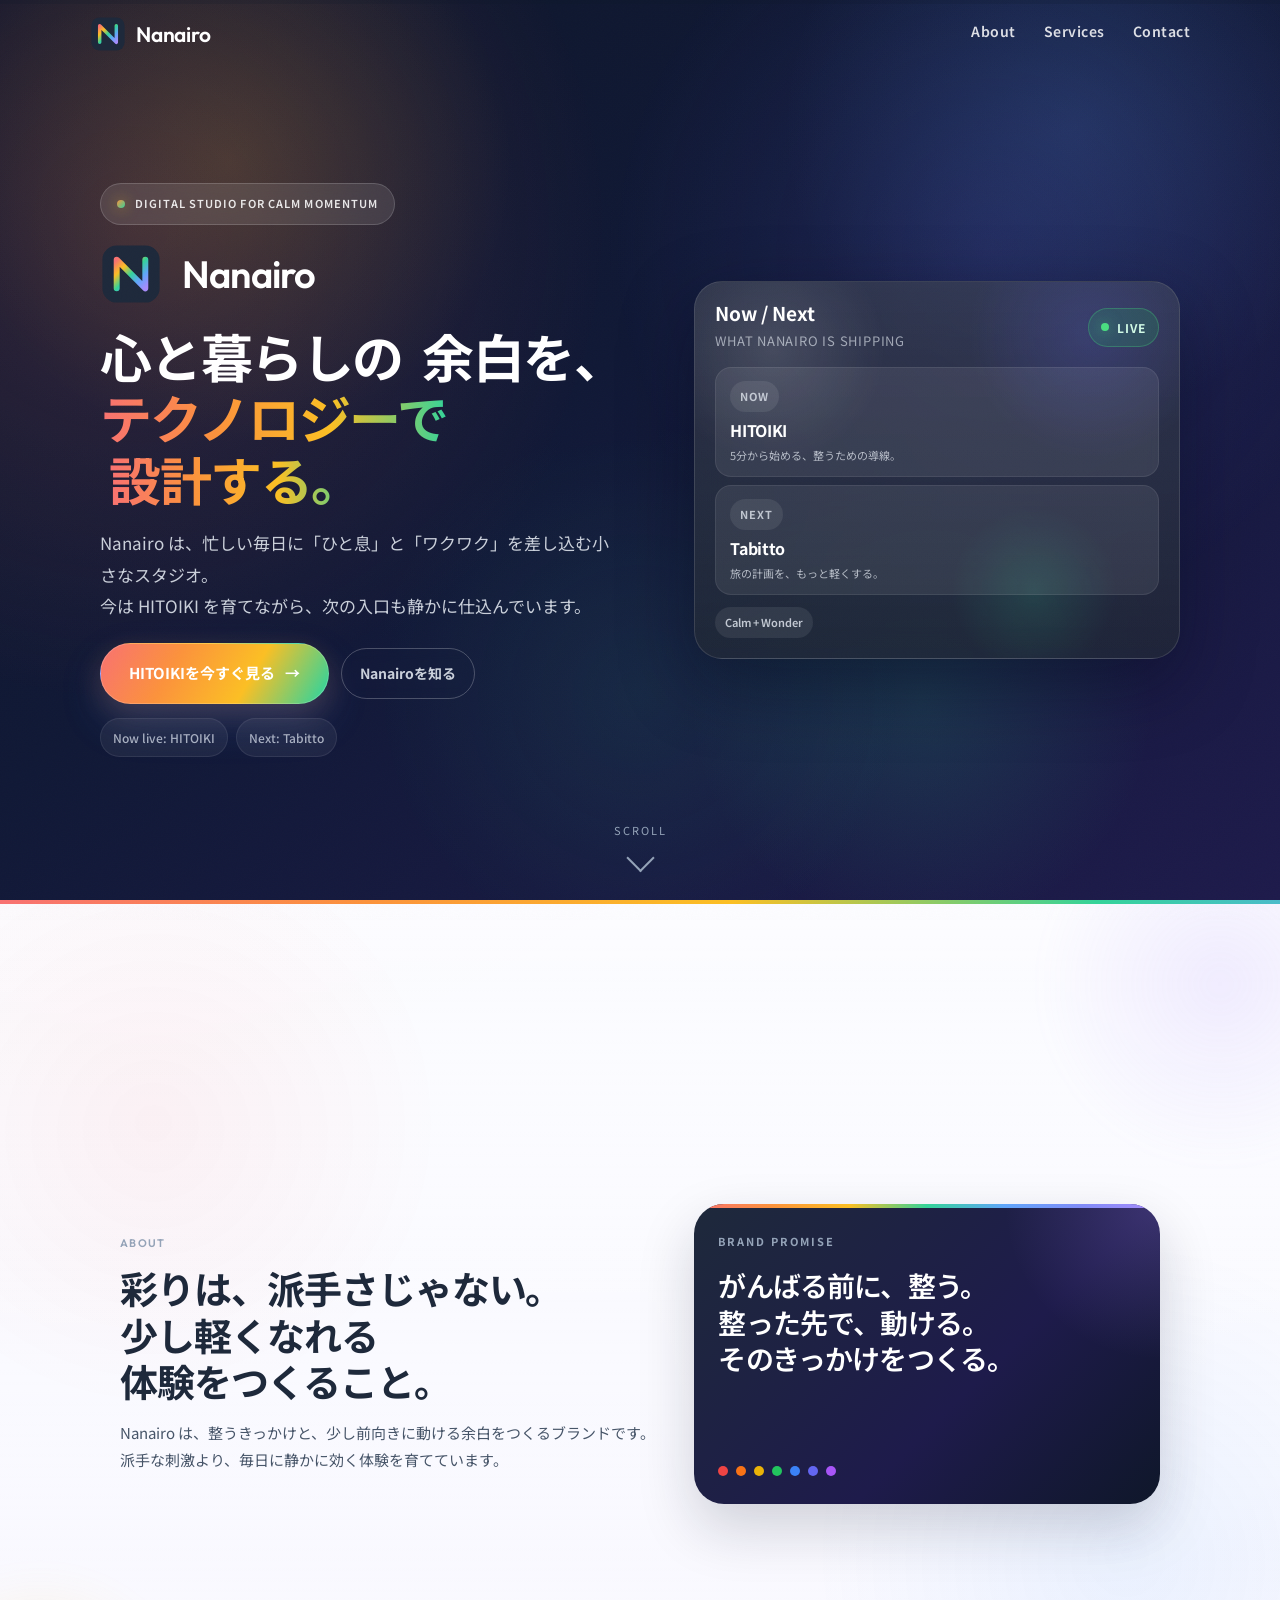
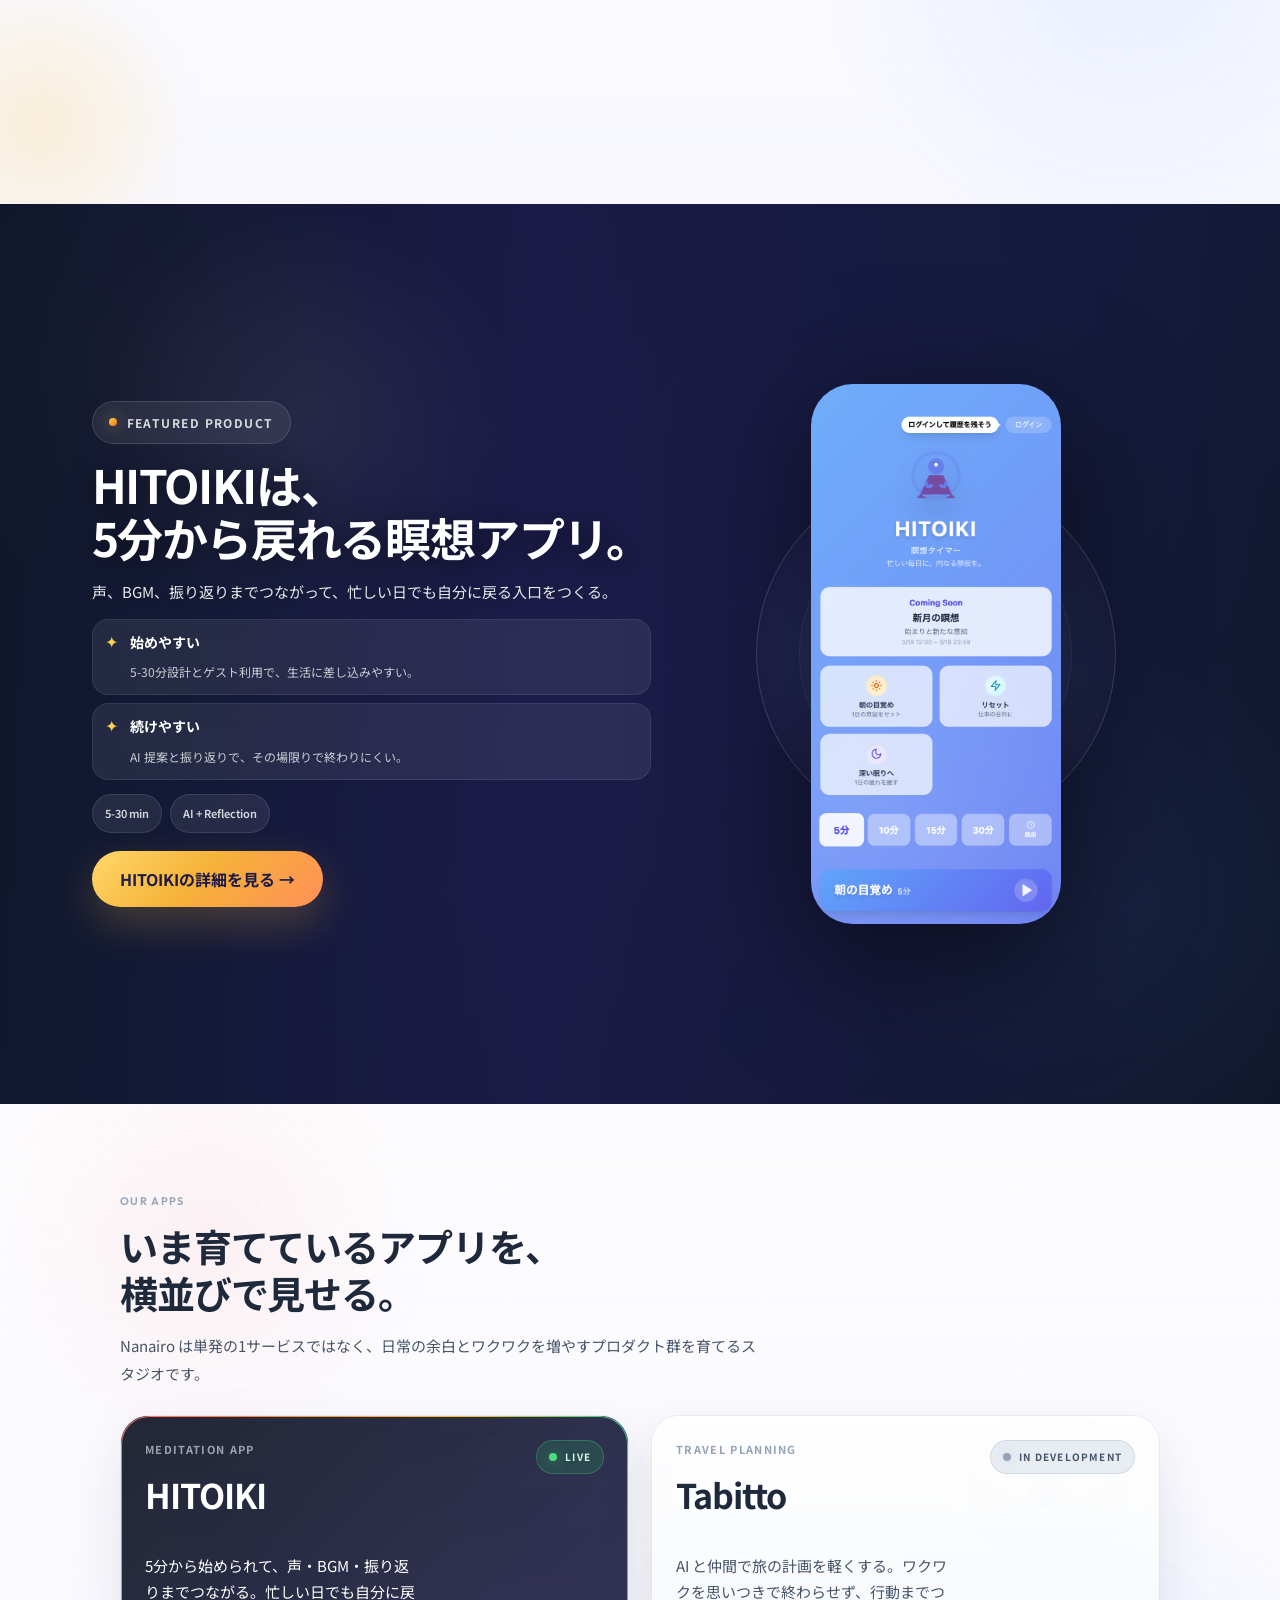
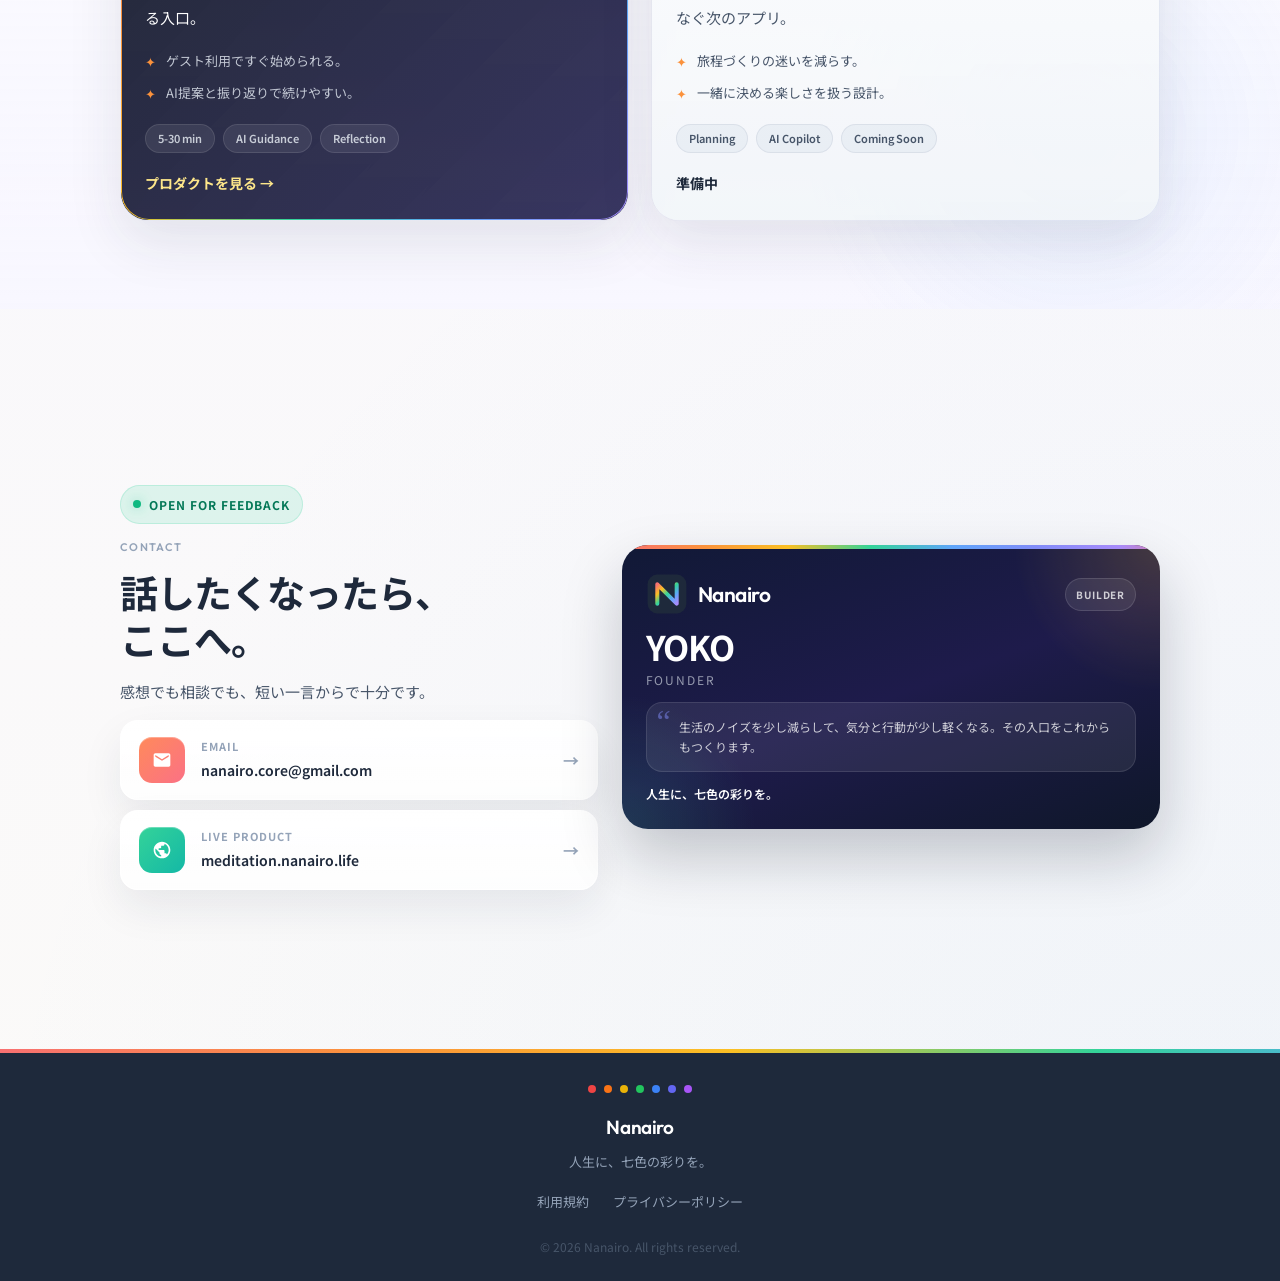
==== commit 9ace702d: "デザイン改善: フォント整理・改行バランス修正・付箋削除" ====
--- a/index.html
+++ b/index.html
@@ -13,7 +13,8 @@
   <link rel="icon" type="image/svg+xml" href="favicon.svg">
   <link rel="preconnect" href="https://fonts.googleapis.com">
   <link rel="preconnect" href="https://fonts.gstatic.com" crossorigin>
-  <link href="https://fonts.googleapis.com/css2?family=Outfit:wght@400;500;600;700&family=Quicksand:wght@500;600;700&family=Comfortaa:wght@500;600;700&family=Noto+Sans+JP:wght@400;500;600&display=swap" rel="stylesheet">
+  <link href="https://fonts.googleapis.com/css2?family=Outfit:wght@300;400;500;600;700&amp;family=Noto+Sans+JP:wght@400;500;600;700&amp;display=swap" rel="stylesheet">
+  <script>document.documentElement.classList.add('js-animate');</script>
   <style>
     /* ===== リセット & ベース ===== */
     *, *::before, *::after {
@@ -33,6 +34,8 @@
 
       --navy: #1e293b;
       --navy-light: #334155;
+      --navy-deep: #0f172a;
+      --slate-soft: #46546d;
       --gray-100: #f8fafc;
       --gray-200: #e2e8f0;
       --gray-400: #94a3b8;
@@ -45,11 +48,29 @@
     }
 
     body {
-      font-family: 'Outfit', 'Noto Sans JP', sans-serif;
+      position: relative;
+      font-family: 'Noto Sans JP', 'Outfit', sans-serif;
       color: var(--navy);
-      line-height: 1.7;
-      background: var(--gray-100);
+      line-height: 1.75;
+      background:
+        radial-gradient(circle at top left, rgba(248, 113, 113, 0.08), transparent 24%),
+        radial-gradient(circle at bottom right, rgba(96, 165, 250, 0.08), transparent 28%),
+        linear-gradient(180deg, #f9fbff 0%, #f7f6ff 45%, #fbfaf8 100%);
       overflow-x: hidden;
+      isolation: isolate;
+    }
+
+    body::after {
+      content: '';
+      position: fixed;
+      inset: -20px;
+      pointer-events: none;
+      z-index: 4;
+      opacity: 0.045;
+      mix-blend-mode: soft-light;
+      background-image: url("data:image/svg+xml,%3Csvg xmlns='http://www.w3.org/2000/svg' width='180' height='180' viewBox='0 0 180 180'%3E%3Cfilter id='n'%3E%3CfeTurbulence type='fractalNoise' baseFrequency='0.8' numOctaves='2' stitchTiles='stitch'/%3E%3C/filter%3E%3Crect width='180' height='180' filter='url(%23n)' opacity='1'/%3E%3C/svg%3E");
+      background-size: 180px 180px;
+      animation: grainShift 10s steps(6) infinite;
     }
 
     a {
@@ -83,15 +104,112 @@
       50% { box-shadow: 0 0 48px 16px rgba(248, 113, 113, 0.3), 0 0 96px 32px rgba(167, 139, 250, 0.25); }
     }
 
+    @keyframes grainShift {
+      0%, 100% { transform: translate3d(0, 0, 0); }
+      20% { transform: translate3d(-1%, 1%, 0); }
+      40% { transform: translate3d(1%, -1%, 0); }
+      60% { transform: translate3d(1.5%, 0.5%, 0); }
+      80% { transform: translate3d(-1%, -0.5%, 0); }
+    }
+
+    @keyframes heroWordReveal {
+      from {
+        clip-path: inset(0 100% 0 0);
+        transform: translateY(24px);
+        opacity: 0;
+      }
+      to {
+        clip-path: inset(0 0 0 0);
+        transform: translateY(0);
+        opacity: 1;
+      }
+    }
+
+    @keyframes breatheCycle {
+      0%, 100% {
+        transform: scale(0.82);
+        opacity: 0.22;
+      }
+      36% {
+        transform: scale(1.02);
+        opacity: 0.44;
+      }
+      50% {
+        transform: scale(1.02);
+        opacity: 0.38;
+      }
+      78% {
+        transform: scale(0.9);
+        opacity: 0.24;
+      }
+    }
+
+    @keyframes breatheCore {
+      0%, 100% {
+        transform: scale(0.88);
+        opacity: 0.16;
+      }
+      36% {
+        transform: scale(1.08);
+        opacity: 0.34;
+      }
+      50% {
+        transform: scale(1.08);
+        opacity: 0.28;
+      }
+      78% {
+        transform: scale(0.96);
+        opacity: 0.16;
+      }
+    }
+
     .fade-in {
+      opacity: 1;
+      transform: translateY(0);
+      transition: opacity 0.8s ease, transform 0.8s ease;
+    }
+
+    html.js-animate .fade-in {
       opacity: 0;
       transform: translateY(40px);
-      transition: opacity 0.8s ease, transform 0.8s ease;
-    }
-
-    .fade-in.visible {
+    }
+
+    html.js-animate .fade-in.visible {
       opacity: 1;
       transform: translateY(0);
+    }
+
+    .scroll-progress {
+      position: fixed;
+      top: 0;
+      left: 0;
+      right: 0;
+      height: 4px;
+      z-index: 220;
+      background: rgba(15, 23, 42, 0.18);
+      pointer-events: none;
+      overflow: hidden;
+    }
+
+    .scroll-progress-bar {
+      display: block;
+      width: 100%;
+      height: 100%;
+      transform: scaleX(0);
+      transform-origin: left center;
+      background: linear-gradient(90deg,
+        var(--rainbow-red),
+        var(--rainbow-orange),
+        var(--rainbow-yellow),
+        var(--rainbow-green),
+        var(--rainbow-blue),
+        var(--rainbow-indigo),
+        var(--rainbow-purple)
+      );
+      background-size: 200% 100%;
+      animation: rainbowLine 4s linear infinite;
+      box-shadow: 0 0 18px rgba(96, 165, 250, 0.4);
+      transition: transform 0.16s ease-out;
     }
 
     /* ===== ヘッダー ===== */
@@ -135,8 +253,9 @@
 
     .header-logo-text {
       font-family: 'Outfit', sans-serif;
-      font-size: 22px;
+      font-size: 21px;
       font-weight: 600;
+      letter-spacing: -0.01em;
       color: var(--white);
       transition: color 0.4s ease;
     }
@@ -152,26 +271,44 @@
 
     nav a {
       font-size: 14px;
-      font-weight: 500;
+      font-weight: 600;
       color: rgba(255, 255, 255, 0.85);
       letter-spacing: 0.5px;
-      transition: all 0.3s ease;
+      transition: color 0.3s ease, opacity 0.3s ease;
       position: relative;
+      padding-bottom: 6px;
     }
 
     nav a::after {
       content: '';
       position: absolute;
-      bottom: -4px;
+      bottom: 0;
       left: 0;
       width: 0;
-      height: 2px;
-      background: linear-gradient(90deg, var(--rainbow-blue), var(--rainbow-purple));
-      transition: width 0.3s ease;
-    }
-
-    nav a:hover::after {
+      height: 3px;
+      border-radius: 999px;
+      background: linear-gradient(90deg,
+        var(--rainbow-red),
+        var(--rainbow-orange),
+        var(--rainbow-yellow),
+        var(--rainbow-green),
+        var(--rainbow-blue),
+        var(--rainbow-indigo),
+        var(--rainbow-purple)
+      );
+      background-size: 200% 100%;
+      transition: width 0.3s ease, opacity 0.3s ease;
+      animation: rainbowLine 4s linear infinite;
+      opacity: 0.92;
+    }
+
+    nav a:hover::after,
+    nav a.active::after {
       width: 100%;
+    }
+
+    nav a.active {
+      color: var(--white);
     }
 
     header.scrolled nav a {
@@ -179,6 +316,10 @@
     }
 
     header.scrolled nav a:hover {
+      color: var(--navy);
+    }
+
+    header.scrolled nav a.active {
       color: var(--navy);
     }
 
@@ -272,6 +413,11 @@
       padding-left: 8px;
     }
 
+    .mobile-nav-drawer a.active {
+      color: var(--white);
+      padding-left: 8px;
+    }
+
     .mobile-nav-rainbow {
       display: flex;
       gap: 6px;
@@ -299,14 +445,16 @@
 
     /* ===== ヒーロー ===== */
     .hero {
-      min-height: 100vh;
-      display: flex;
-      flex-direction: column;
+      min-height: 100svh;
+      display: flex;
       align-items: center;
       justify-content: center;
-      text-align: center;
-      padding: 120px 24px 80px;
-      background: linear-gradient(145deg, #1e293b 0%, #0f172a 40%, #1e1b4b 100%);
+      padding: 96px 24px 56px;
+      background:
+        radial-gradient(circle at 18% 18%, rgba(251, 191, 36, 0.16), transparent 22%),
+        radial-gradient(circle at 84% 14%, rgba(96, 165, 250, 0.16), transparent 22%),
+        radial-gradient(circle at 72% 78%, rgba(52, 211, 153, 0.14), transparent 20%),
+        linear-gradient(145deg, #0f172a 0%, #111936 44%, #1e1b4b 100%);
       position: relative;
       overflow: hidden;
     }
@@ -314,53 +462,111 @@
     .hero::before {
       content: '';
       position: absolute;
-      top: -50%;
-      left: -50%;
-      width: 200%;
-      height: 200%;
+      inset: -12%;
       background:
-        radial-gradient(circle at 20% 30%, rgba(99, 102, 241, 0.15) 0%, transparent 50%),
-        radial-gradient(circle at 80% 70%, rgba(167, 139, 250, 0.1) 0%, transparent 50%),
-        radial-gradient(circle at 50% 50%, rgba(248, 113, 113, 0.05) 0%, transparent 40%);
-      animation: float 12s ease-in-out infinite;
+        radial-gradient(circle at 18% 30%, rgba(248, 113, 113, 0.18) 0%, transparent 32%),
+        radial-gradient(circle at 72% 32%, rgba(99, 102, 241, 0.18) 0%, transparent 28%),
+        radial-gradient(circle at 50% 72%, rgba(52, 211, 153, 0.1) 0%, transparent 24%);
+      animation: float 16s ease-in-out infinite;
+      opacity: 0.82;
     }
 
     .hero-content {
       position: relative;
       z-index: 1;
+      max-width: 1080px;
+      width: 100%;
+      display: grid;
+      grid-template-columns: minmax(0, 1.08fr) minmax(360px, 0.92fr);
+      gap: 24px;
+      align-items: center;
+    }
+
+    .hero-copy {
       max-width: 700px;
     }
 
+    .hero-badge {
+      display: inline-flex;
+      align-items: center;
+      gap: 10px;
+      padding: 10px 16px;
+      margin-bottom: 16px;
+      border-radius: 999px;
+      background: rgba(255, 255, 255, 0.1);
+      border: 1px solid rgba(255, 255, 255, 0.16);
+      color: rgba(255, 255, 255, 0.88);
+      font-size: 11px;
+      font-weight: 600;
+      letter-spacing: 0.1em;
+      text-transform: uppercase;
+      backdrop-filter: blur(12px);
+    }
+
+    .hero-badge::before {
+      content: '';
+      width: 8px;
+      height: 8px;
+      border-radius: 50%;
+      background: linear-gradient(135deg, var(--rainbow-orange), var(--rainbow-green));
+      box-shadow: 0 0 14px rgba(251, 191, 36, 0.55);
+    }
+
     .hero-logo {
       display: flex;
       align-items: center;
-      justify-content: center;
+      justify-content: flex-start;
       gap: 20px;
-      margin-bottom: 40px;
-      animation: fadeInUp 1s ease;
+      margin-bottom: 18px;
     }
 
     .hero-logo-icon {
-      width: 80px;
-      height: 80px;
+      width: 62px;
+      height: 62px;
       border-radius: 22px;
       animation: float 4s ease-in-out infinite, glowPulse 4s ease-in-out infinite;
     }
 
     .hero-logo-text {
-      font-family: 'Comfortaa', sans-serif;
-      font-size: 52px;
+      font-family: 'Outfit', sans-serif;
+      font-size: 38px;
+      font-weight: 600;
+      letter-spacing: -0.02em;
+      color: var(--white);
+    }
+
+    .hero-tagline {
+      font-size: clamp(30px, 4.6vw, 52px);
       font-weight: 700;
       color: var(--white);
-    }
-
-    .hero-tagline {
-      font-size: 28px;
-      font-weight: 600;
-      color: var(--white);
-      margin-bottom: 20px;
-      line-height: 1.4;
-      animation: fadeInUp 1s ease 0.2s backwards;
+      margin-bottom: 18px;
+      line-height: 1.18;
+      letter-spacing: -0.03em;
+      text-wrap: balance;
+    }
+
+    .hero-reveal-line {
+      display: block;
+      overflow: hidden;
+    }
+
+    .hero-reveal-word {
+      display: inline-block;
+      clip-path: inset(0 0 0 0);
+      transform: translateY(0);
+      opacity: 1;
+    }
+
+    .hero-reveal-word + .hero-reveal-word {
+      margin-left: 0.18em;
+    }
+
+    html.js-animate .hero-reveal-word {
+      clip-path: inset(0 100% 0 0);
+      transform: translateY(24px);
+      opacity: 0;
+      animation: heroWordReveal 0.92s cubic-bezier(0.22, 1, 0.36, 1) forwards;
+      animation-delay: calc(var(--hero-delay, 0) * 0.14s + 0.18s);
     }
 
     .hero-tagline .highlight {
@@ -372,31 +578,231 @@
     }
 
     .hero-sub {
+      font-size: clamp(15px, 1.4vw, 17px);
+      color: rgba(226, 232, 240, 0.88);
+      max-width: 520px;
+      margin: 0 0 22px;
+      line-height: 1.85;
+      font-weight: 400;
+    }
+
+    .hero-actions {
+      display: flex;
+      align-items: center;
+      gap: 12px;
+      margin-bottom: 14px;
+      flex-wrap: wrap;
+    }
+
+    .hero-cta,
+    .hero-cta-secondary {
+      display: inline-flex;
+      align-items: center;
+      gap: 10px;
+      border-radius: 50px;
+      font-size: 15px;
+      font-weight: 700;
+      transition: all 0.3s ease;
+      position: relative;
+    }
+
+    .hero-cta {
+      padding: 16px 28px;
+      background: linear-gradient(120deg,
+        var(--rainbow-red) 0%,
+        var(--rainbow-orange) 18%,
+        var(--rainbow-yellow) 36%,
+        var(--rainbow-green) 54%,
+        var(--rainbow-blue) 72%,
+        var(--rainbow-purple) 100%
+      );
+      background-size: 180% 180%;
+      color: var(--white);
+      border: 1px solid rgba(255, 255, 255, 0.18);
+      box-shadow:
+        0 18px 42px rgba(59, 130, 246, 0.22),
+        0 10px 28px rgba(249, 115, 22, 0.2);
+      animation: shimmer 5s ease-in-out infinite;
+    }
+
+    .hero-cta-secondary {
+      padding: 12px 18px;
+      background: transparent;
+      border: 1px solid rgba(255, 255, 255, 0.24);
+      color: rgba(226, 232, 240, 0.88);
+      backdrop-filter: blur(6px);
+      font-size: 14px;
+    }
+
+    .hero-cta:hover,
+    .hero-cta-secondary:hover,
+    .btn-gold:hover {
+      transform: translateY(-3px);
+    }
+
+    .hero-cta:hover {
+      box-shadow:
+        0 24px 56px rgba(59, 130, 246, 0.26),
+        0 16px 32px rgba(249, 115, 22, 0.24);
+    }
+
+    .hero-cta-secondary:hover {
+      background: rgba(255, 255, 255, 0.08);
+      border-color: rgba(255, 255, 255, 0.34);
+    }
+
+    .hero-note {
+      display: flex;
+      flex-wrap: wrap;
+      gap: 8px;
+      color: rgba(226, 232, 240, 0.72);
+      font-size: 12px;
+      font-weight: 500;
+    }
+
+    .hero-note span {
+      padding: 8px 12px;
+      border-radius: 999px;
+      background: rgba(255, 255, 255, 0.06);
+      border: 1px solid rgba(255, 255, 255, 0.08);
+    }
+
+    .hero-panel {
+      position: relative;
+      padding: 20px;
+      border-radius: 28px;
+      background:
+        linear-gradient(180deg, rgba(255, 255, 255, 0.12), rgba(255, 255, 255, 0.05)),
+        linear-gradient(180deg, rgba(15, 23, 42, 0.62), rgba(17, 24, 39, 0.74));
+      border: 1px solid rgba(255, 255, 255, 0.12);
+      backdrop-filter: blur(16px);
+      box-shadow: 0 24px 72px rgba(2, 8, 23, 0.38);
+      overflow: hidden;
+    }
+
+    .hero-panel::before {
+      content: '';
+      position: absolute;
+      inset: 0;
+      background:
+        radial-gradient(circle at 16% 18%, rgba(255, 255, 255, 0.12), transparent 22%),
+        radial-gradient(circle at 82% 14%, rgba(99, 102, 241, 0.2), transparent 24%),
+        radial-gradient(circle at 70% 82%, rgba(52, 211, 153, 0.14), transparent 18%);
+      pointer-events: none;
+    }
+
+    .hero-panel > * {
+      position: relative;
+      z-index: 1;
+    }
+
+    .hero-panel-top {
+      display: flex;
+      align-items: center;
+      justify-content: space-between;
+      gap: 16px;
+      margin-bottom: 14px;
+    }
+
+    .hero-panel-label {
+      display: flex;
+      flex-direction: column;
+      gap: 6px;
+    }
+
+    .hero-panel-label strong {
+      color: var(--white);
+      font-size: 19px;
+      line-height: 1.2;
+    }
+
+    .hero-panel-label span {
+      color: rgba(226, 232, 240, 0.64);
+      font-size: 13px;
+      letter-spacing: 0.06em;
+      text-transform: uppercase;
+    }
+
+    .hero-status {
+      display: inline-flex;
+      align-items: center;
+      gap: 8px;
+      padding: 8px 12px;
+      border-radius: 999px;
+      background: rgba(34, 197, 94, 0.16);
+      border: 1px solid rgba(74, 222, 128, 0.28);
+      color: #d1fae5;
+      font-size: 12px;
+      font-weight: 700;
+      letter-spacing: 0.08em;
+      text-transform: uppercase;
+      white-space: nowrap;
+    }
+
+    .hero-status::before {
+      content: '';
+      width: 8px;
+      height: 8px;
+      border-radius: 50%;
+      background: #4ade80;
+      box-shadow: 0 0 14px rgba(74, 222, 128, 0.55);
+    }
+
+    .hero-panel-grid {
+      display: grid;
+      grid-template-columns: 1fr;
+      gap: 8px;
+      margin-bottom: 12px;
+    }
+
+    .hero-panel-card {
+      padding: 12px 14px;
+      border-radius: 16px;
+      background: rgba(255, 255, 255, 0.08);
+      border: 1px solid rgba(255, 255, 255, 0.08);
+      min-height: auto;
+    }
+
+    .hero-panel-card-label {
+      display: inline-flex;
+      padding: 6px 10px;
+      margin-bottom: 8px;
+      border-radius: 999px;
+      background: rgba(255, 255, 255, 0.08);
+      color: rgba(226, 232, 240, 0.78);
+      font-size: 11px;
+      font-weight: 700;
+      letter-spacing: 0.08em;
+      text-transform: uppercase;
+    }
+
+    .hero-panel-card h3 {
       font-size: 16px;
-      color: var(--gray-400);
-      max-width: 520px;
-      margin: 0 auto 40px;
-      animation: fadeInUp 1s ease 0.4s backwards;
-    }
-
-    .hero-cta {
-      display: inline-flex;
-      align-items: center;
+      line-height: 1.3;
+      color: var(--white);
+      margin-bottom: 6px;
+      letter-spacing: -0.02em;
+    }
+
+    .hero-panel-card p {
+      font-size: 11px;
+      color: rgba(226, 232, 240, 0.74);
+      line-height: 1.55;
+    }
+
+    .hero-panel-footer {
+      display: flex;
+      flex-wrap: wrap;
       gap: 8px;
-      padding: 14px 32px;
-      background: linear-gradient(135deg, #667eea 0%, #764ba2 100%);
-      color: var(--white);
-      font-size: 15px;
+    }
+
+    .hero-panel-footer span {
+      padding: 6px 10px;
+      border-radius: 999px;
+      background: rgba(255, 255, 255, 0.08);
+      color: rgba(226, 232, 240, 0.82);
+      font-size: 11px;
       font-weight: 600;
-      border-radius: 50px;
-      transition: all 0.3s ease;
-      animation: fadeInUp 1s ease 0.6s backwards;
-      box-shadow: 0 8px 32px rgba(102, 126, 234, 0.35);
-    }
-
-    .hero-cta:hover {
-      transform: translateY(-3px);
-      box-shadow: 0 12px 40px rgba(102, 126, 234, 0.5);
     }
 
     .hero-scroll-indicator {
@@ -441,154 +847,121 @@
 
     /* ===== セクション共通 ===== */
     section {
-      padding: 100px 24px;
+      padding: 72px 24px;
     }
 
     .section-inner {
-      max-width: 1000px;
+      max-width: 1040px;
       margin: 0 auto;
     }
 
     .section-label {
-      font-size: 12px;
+      font-family: 'Outfit', sans-serif;
+      font-size: 11px;
       font-weight: 600;
-      letter-spacing: 3px;
+      letter-spacing: 0.12em;
       text-transform: uppercase;
       color: var(--gray-400);
       margin-bottom: 12px;
     }
 
     .section-title {
-      font-size: 32px;
+      font-size: clamp(26px, 3.2vw, 38px);
       font-weight: 700;
       color: var(--navy);
-      margin-bottom: 20px;
-      line-height: 1.3;
+      margin-bottom: 16px;
+      line-height: 1.22;
+      letter-spacing: -0.03em;
+      text-wrap: balance;
     }
 
     .section-desc {
-      font-size: 16px;
+      font-size: 15px;
       color: var(--gray-600);
-      max-width: 600px;
-      line-height: 1.8;
+      max-width: 560px;
+      line-height: 1.85;
+      font-weight: 400;
     }
 
     /* ===== About ===== */
     .about {
-      background: var(--white);
+      position: relative;
+      min-height: 100svh;
+      display: flex;
+      align-items: center;
+      background:
+        radial-gradient(circle at 12% 24%, rgba(248, 113, 113, 0.08), transparent 22%),
+        radial-gradient(circle at 88% 72%, rgba(96, 165, 250, 0.1), transparent 24%),
+        linear-gradient(180deg, rgba(255, 255, 255, 0.52), rgba(255, 255, 255, 0.18));
+      overflow: hidden;
+    }
+
+    .about::before,
+    .about::after {
+      content: '';
+      position: absolute;
+      border-radius: 999px;
+      pointer-events: none;
+      filter: blur(10px);
+    }
+
+    .about::before {
+      width: 320px;
+      height: 320px;
+      left: -120px;
+      bottom: -80px;
+      background: radial-gradient(circle, rgba(251, 191, 36, 0.18), transparent 70%);
+    }
+
+    .about::after {
+      width: 360px;
+      height: 360px;
+      right: -120px;
+      top: -100px;
+      background: radial-gradient(circle, rgba(167, 139, 250, 0.14), transparent 72%);
+    }
+
+    .about .section-inner {
+      position: relative;
+      z-index: 1;
+      width: 100%;
     }
 
     .about-content {
       display: grid;
-      grid-template-columns: 1fr 1fr;
-      gap: 64px;
-      align-items: start;
+      grid-template-columns: minmax(0, 1.08fr) minmax(320px, 0.92fr);
+      gap: 28px;
+      align-items: center;
+      min-height: 58svh;
     }
 
     .about-text .section-desc {
-      margin-bottom: 40px;
-      font-size: 16px;
-      line-height: 2;
-    }
-
-    .about-values {
-      display: grid;
-      grid-template-columns: 1fr 1fr;
-      gap: 20px;
-    }
-
-    .value-card {
-      background: var(--value-bg, #f0f4ff);
-      border: none;
-      border-radius: 20px;
-      padding: 32px 20px 28px;
-      text-align: center;
-      transition: all 0.35s ease;
+      margin-bottom: 0;
+      font-size: 15px;
+      line-height: 1.78;
+    }
+
+    .about-visual {
+      display: flex;
+      flex-direction: column;
+      gap: 16px;
+    }
+
+    .about-mission-box {
+      background:
+        radial-gradient(circle at top right, rgba(167, 139, 250, 0.22), transparent 28%),
+        linear-gradient(135deg, #1e293b 0%, #1e1b4b 60%, #0f172a 100%);
+      border-radius: 30px;
+      padding: 28px 24px;
+      text-align: left;
+      width: 100%;
+      min-height: 300px;
+      display: flex;
+      flex-direction: column;
+      justify-content: center;
       position: relative;
       overflow: hidden;
-    }
-
-    .value-card::before {
-      content: '';
-      position: absolute;
-      top: 0;
-      left: 0;
-      right: 0;
-      height: 4px;
-      background: var(--value-accent, var(--rainbow-indigo));
-      border-radius: 20px 20px 0 0;
-    }
-
-    .value-card::after {
-      content: '';
-      position: absolute;
-      inset: 0;
-      background: var(--value-accent, var(--rainbow-indigo));
-      opacity: 0;
-      transition: opacity 0.35s ease;
-      border-radius: 20px;
-    }
-
-    .value-card:hover {
-      transform: translateY(-6px);
-      box-shadow: 0 16px 48px rgba(0, 0, 0, 0.1);
-    }
-
-    .value-card:hover::after {
-      opacity: 0.06;
-    }
-
-    .value-card > * {
-      position: relative;
-      z-index: 1;
-    }
-
-    .value-icon {
-      width: 60px;
-      height: 60px;
-      border-radius: 16px;
-      display: flex;
-      align-items: center;
-      justify-content: center;
-      margin: 0 auto 16px;
-      background: rgba(255, 255, 255, 0.7);
-      backdrop-filter: blur(4px);
-      box-shadow: 0 4px 12px rgba(0, 0, 0, 0.06);
-    }
-
-    .value-icon svg {
-      width: 28px;
-      height: 28px;
-    }
-
-    .value-label {
-      font-size: 15px;
-      font-weight: 700;
-      color: var(--navy);
-      margin-bottom: 8px;
-      letter-spacing: 0.3px;
-    }
-
-    .value-desc {
-      font-size: 12px;
-      color: var(--gray-600);
-      line-height: 1.7;
-    }
-
-    .about-visual {
-      display: flex;
-      flex-direction: column;
-      gap: 24px;
-    }
-
-    .about-mission-box {
-      background: linear-gradient(135deg, #1e293b 0%, #334155 100%);
-      border-radius: 24px;
-      padding: 48px 40px;
-      text-align: center;
-      width: 100%;
-      position: relative;
-      overflow: hidden;
+      box-shadow: 0 24px 56px rgba(15, 23, 42, 0.18);
     }
 
     .about-mission-box::before {
@@ -605,25 +978,27 @@
 
     .mission-label {
       font-size: 11px;
-      font-weight: 600;
+      font-weight: 700;
       letter-spacing: 2px;
       text-transform: uppercase;
       color: var(--gray-400);
-      margin-bottom: 20px;
+      margin-bottom: 16px;
     }
 
     .mission-text {
-      font-size: 22px;
+      font-size: clamp(20px, 2.3vw, 28px);
       font-weight: 600;
       color: var(--white);
-      line-height: 1.8;
+      line-height: 1.3;
+      letter-spacing: -0.03em;
     }
 
     .about-rainbow-dots {
       display: flex;
       gap: 8px;
-      margin-top: 24px;
-      justify-content: center;
+      margin-top: auto;
+      padding-top: 24px;
+      justify-content: flex-start;
     }
 
     .about-rainbow-dots .dot {
@@ -637,74 +1012,28 @@
       transform: scale(1.5);
     }
 
-    /* Founder's Note */
-    .founder-note {
-      margin-top: 24px;
-      background: var(--gray-100);
-      border-radius: 20px;
-      padding: 32px;
-      position: relative;
-    }
-
-    .founder-note::before {
-      content: '\201C';
-      font-size: 64px;
-      color: var(--rainbow-indigo);
-      opacity: 0.2;
-      position: absolute;
-      top: 8px;
-      left: 20px;
-      font-family: Georgia, serif;
-      line-height: 1;
-    }
-
-    .founder-quote {
-      font-size: 14px;
-      color: var(--gray-600);
-      line-height: 1.9;
-      padding-left: 8px;
-    }
-
-    .founder-sig {
-      margin-top: 16px;
-      font-size: 13px;
-      color: var(--gray-400);
-      text-align: right;
-      font-style: italic;
-    }
-
     /* ===== HITOIKI Hero Banner ===== */
     .hero-hitoiki {
       position: relative;
       width: 100%;
-      min-height: 80vh;
+      min-height: 100svh;
       display: flex;
       align-items: center;
       justify-content: center;
       overflow: hidden;
-      background: linear-gradient(135deg, #1e1b4b 0%, #0f172a 100%);
-      padding: 100px 24px;
-    }
-
-    .hero-hitoiki-bg {
-      position: absolute;
-      top: 0;
-      left: 0;
-      width: 100%;
-      height: 100%;
-      object-fit: cover;
-      opacity: 0.6;
-      mix-blend-mode: luminosity;
-      z-index: 0;
+      background:
+        radial-gradient(circle at 12% 18%, rgba(251, 191, 36, 0.1), transparent 20%),
+        radial-gradient(circle at 88% 78%, rgba(96, 165, 250, 0.12), transparent 20%),
+        linear-gradient(135deg, #111936 0%, #171d46 52%, #0f172a 100%);
+      padding: 48px 24px;
     }
 
     .hero-hitoiki-overlay {
       position: absolute;
-      top: 0;
-      left: 0;
-      width: 100%;
-      height: 100%;
-      background: linear-gradient(to right, rgba(15, 23, 42, 0.9) 0%, rgba(30, 27, 75, 0.7) 50%, rgba(15, 23, 42, 0.4) 100%);
+      inset: 0;
+      background:
+        radial-gradient(circle at 24% 24%, rgba(255, 255, 255, 0.06), transparent 18%),
+        linear-gradient(to right, rgba(15, 23, 42, 0.84) 0%, rgba(30, 27, 75, 0.65) 42%, rgba(15, 23, 42, 0.48) 100%);
       z-index: 1;
     }
 
@@ -714,8 +1043,8 @@
       max-width: 1100px;
       margin: 0 auto;
       display: grid;
-      grid-template-columns: 1.2fr 1fr;
-      gap: 60px;
+      grid-template-columns: minmax(0, 1.05fr) minmax(340px, 0.95fr);
+      gap: 32px;
       align-items: center;
     }
 
@@ -725,21 +1054,105 @@
       justify-content: center;
     }
 
+    .hero-hitoiki-eyebrow {
+      display: inline-flex;
+      align-items: center;
+      gap: 10px;
+      width: fit-content;
+      padding: 10px 16px;
+      margin-bottom: 14px;
+      border-radius: 999px;
+      background: rgba(255, 255, 255, 0.08);
+      border: 1px solid rgba(255, 255, 255, 0.12);
+      color: rgba(255, 255, 255, 0.82);
+      font-size: 12px;
+      font-weight: 700;
+      letter-spacing: 0.12em;
+      text-transform: uppercase;
+      backdrop-filter: blur(12px);
+    }
+
+    .hero-hitoiki-eyebrow::before {
+      content: '';
+      width: 8px;
+      height: 8px;
+      border-radius: 50%;
+      background: linear-gradient(135deg, #fcd34d, #f97316);
+      box-shadow: 0 0 16px rgba(252, 211, 77, 0.55);
+    }
+
     .hero-hitoiki-title {
-      font-size: 42px;
+      font-size: clamp(28px, 4vw, 46px);
       font-weight: 700;
       color: #ffffff;
-      line-height: 1.4;
-      margin-bottom: 24px;
+      line-height: 1.16;
+      margin-bottom: 14px;
+      letter-spacing: -0.03em;
+      text-wrap: balance;
       text-shadow: 0 4px 24px rgba(0, 0, 0, 0.5);
     }
 
     .hero-hitoiki-desc {
-      font-size: 18px;
+      font-size: 15px;
       color: rgba(255, 255, 255, 0.9);
-      line-height: 1.8;
-      margin-bottom: 40px;
+      line-height: 1.74;
+      margin-bottom: 14px;
       text-shadow: 0 2px 10px rgba(0, 0, 0, 0.3);
+    }
+
+    .hero-hitoiki-points {
+      display: grid;
+      gap: 8px;
+      margin-bottom: 14px;
+    }
+
+    .hero-hitoiki-point {
+      display: flex;
+      gap: 12px;
+      align-items: flex-start;
+      padding: 10px 12px;
+      border-radius: 16px;
+      background: rgba(255, 255, 255, 0.08);
+      border: 1px solid rgba(255, 255, 255, 0.08);
+      backdrop-filter: blur(10px);
+    }
+
+    .hero-hitoiki-point::before {
+      content: '✦';
+      color: #fcd34d;
+      font-size: 16px;
+      line-height: 1.2;
+      margin-top: 2px;
+    }
+
+    .hero-hitoiki-point strong {
+      display: block;
+      color: #ffffff;
+      margin-bottom: 2px;
+      font-size: 14px;
+    }
+
+    .hero-hitoiki-point span {
+      color: rgba(255, 255, 255, 0.76);
+      font-size: 12px;
+      line-height: 1.55;
+    }
+
+    .hero-hitoiki-meta {
+      display: flex;
+      flex-wrap: wrap;
+      gap: 8px;
+      margin-bottom: 18px;
+    }
+
+    .hero-hitoiki-meta span {
+      padding: 9px 12px;
+      border-radius: 999px;
+      background: rgba(255, 255, 255, 0.08);
+      border: 1px solid rgba(255, 255, 255, 0.1);
+      color: rgba(255, 255, 255, 0.82);
+      font-size: 11px;
+      font-weight: 600;
     }
 
     .btn-gold {
@@ -747,248 +1160,477 @@
       align-items: center;
       justify-content: center;
       gap: 8px;
-      padding: 16px 36px;
-      background: linear-gradient(135deg, #d4af37 0%, #aa8529 100%);
+      padding: 14px 28px;
+      background: linear-gradient(135deg, #ffd86b 0%, #f5b338 45%, #ff8f57 100%);
       color: #1e1b4b;
       font-size: 16px;
       font-weight: 700;
       border-radius: 50px;
       transition: all 0.3s ease;
-      box-shadow: 0 8px 30px rgba(212, 175, 55, 0.3);
+      box-shadow: 0 16px 42px rgba(245, 179, 56, 0.24);
       width: fit-content;
     }
 
-    .btn-gold:hover {
-      transform: translateY(-3px);
-      box-shadow: 0 12px 40px rgba(212, 175, 55, 0.5);
-      background: linear-gradient(135deg, #e6c855 0%, #b89435 100%);
-    }
-
     .hero-hitoiki-mockup {
       display: flex;
       justify-content: center;
       align-items: center;
+      position: relative;
+      min-height: 320px;
+      isolation: isolate;
     }
 
     .hero-hitoiki-mockup img {
-      max-width: 280px;
+      max-width: 250px;
       width: 100%;
       height: auto;
-      border-radius: 36px;
-      filter: drop-shadow(0 24px 48px rgba(0, 0, 0, 0.55));
+      border-radius: 42px;
+      filter: drop-shadow(0 28px 62px rgba(0, 0, 0, 0.52));
       animation: float 6s ease-in-out infinite;
-    }
-
-    /* Mobile Responsive for HITOIKI Hero */
-    @media (max-width: 900px) {
-      .hero-hitoiki-inner {
-        grid-template-columns: 1fr;
-        text-align: center;
-        gap: 40px;
-      }
-      .hero-hitoiki-overlay {
-        background: linear-gradient(to bottom, rgba(15, 23, 42, 0.8) 0%, rgba(30, 27, 75, 0.8) 100%);
-      }
-      .hero-hitoiki-content {
-        align-items: center;
-      }
-      .hero-hitoiki-title {
-        font-size: 32px;
-      }
-      .hero-hitoiki-desc {
-        font-size: 16px;
-      }
-      .hero-hitoiki-mockup {
-        order: -1;
-      }
-      .hero-hitoiki-mockup img {
-        max-width: 80%;
-      }
-    }
-
-    /* ===== Coming Soon ===== */
-    .coming-soon {
-      background: var(--gray-100);
-      padding: 72px 24px;
-    }
-
-    .coming-soon-inner {
-      max-width: 1000px;
-      margin: 0 auto;
-      text-align: center;
-    }
-
-    .coming-soon-label {
+      position: relative;
+      z-index: 3;
+    }
+
+
+    .hero-breath {
+      position: absolute;
+      top: 50%;
+      left: 50%;
+      width: min(76vw, 360px);
+      aspect-ratio: 1;
+      transform: translate(-50%, -50%);
+      pointer-events: none;
+      z-index: 2;
+    }
+
+    .hero-breath-ring,
+    .hero-breath-core {
+      position: absolute;
+      inset: 0;
+      border-radius: 50%;
+    }
+
+    .hero-breath-ring {
+      border: 1px solid rgba(255, 255, 255, 0.16);
+      background:
+        radial-gradient(circle,
+          rgba(252, 211, 77, 0.2) 0%,
+          rgba(96, 165, 250, 0.14) 42%,
+          rgba(167, 139, 250, 0.06) 68%,
+          transparent 78%);
+      animation: breatheCycle 8s ease-in-out infinite;
+    }
+
+    .hero-breath-ring.secondary {
+      inset: 12%;
+      border-color: rgba(255, 255, 255, 0.1);
+      animation-delay: -2.6s;
+      opacity: 0.75;
+    }
+
+    .hero-breath-core {
+      inset: 22%;
+      background:
+        radial-gradient(circle,
+          rgba(255, 255, 255, 0.18) 0%,
+          rgba(252, 211, 77, 0.2) 20%,
+          rgba(96, 165, 250, 0.12) 52%,
+          transparent 74%);
+      filter: blur(14px);
+      animation: breatheCore 8s ease-in-out infinite;
+    }
+
+    /* ===== Our Apps ===== */
+    .apps-showcase {
+      position: relative;
+      padding: 88px 24px;
+      background:
+        radial-gradient(circle at 16% 16%, rgba(248, 113, 113, 0.08), transparent 18%),
+        radial-gradient(circle at 84% 78%, rgba(96, 165, 250, 0.1), transparent 22%),
+        linear-gradient(180deg, rgba(255, 255, 255, 0.65), rgba(247, 246, 255, 0.9));
+    }
+
+    .apps-showcase .section-desc {
+      max-width: 640px;
+      margin-bottom: 28px;
+    }
+
+    .apps-grid {
+      display: grid;
+      grid-template-columns: repeat(auto-fit, minmax(280px, 1fr));
+      gap: 22px;
+    }
+
+    .app-card {
+      --card-rotate-x: 0deg;
+      --card-rotate-y: 0deg;
+      --card-lift: 0px;
+      --shine-x: 50%;
+      --shine-y: 50%;
+      --shine-opacity: 0;
+      position: relative;
+      display: flex;
+      flex-direction: column;
+      min-height: 360px;
+      padding: 24px;
+      border-radius: 28px;
+      overflow: hidden;
+      transition: transform 0.32s ease, box-shadow 0.32s ease, border-color 0.32s ease;
+      border: 1px solid rgba(148, 163, 184, 0.18);
+      box-shadow: 0 22px 54px rgba(30, 41, 59, 0.1);
+      isolation: isolate;
+      transform: perspective(1400px) rotateX(var(--card-rotate-x)) rotateY(var(--card-rotate-y)) translateY(var(--card-lift));
+      transform-style: preserve-3d;
+      will-change: transform;
+    }
+
+    .app-card::before {
+      content: '';
+      position: absolute;
+      inset: 0;
+      z-index: -1;
+      opacity: 0.95;
+    }
+
+    .app-card.live::before {
+      background:
+        radial-gradient(circle at var(--shine-x) var(--shine-y), hsl(0 0% 100% / var(--shine-opacity)), transparent 36%),
+        linear-gradient(135deg, rgba(17, 24, 39, 0.98), rgba(30, 27, 75, 0.92)),
+        linear-gradient(120deg,
+          rgba(248, 113, 113, 0.14),
+          rgba(251, 191, 36, 0.08),
+          rgba(96, 165, 250, 0.14)
+        );
+    }
+
+    .app-card.live::after {
+      content: '';
+      position: absolute;
+      inset: 0;
+      padding: 1px;
+      border-radius: inherit;
+      background: linear-gradient(130deg,
+        var(--rainbow-red),
+        var(--rainbow-orange),
+        var(--rainbow-yellow),
+        var(--rainbow-green),
+        var(--rainbow-blue),
+        var(--rainbow-purple)
+      );
+      -webkit-mask:
+        linear-gradient(#fff 0 0) content-box,
+        linear-gradient(#fff 0 0);
+      -webkit-mask-composite: xor;
+      mask:
+        linear-gradient(#fff 0 0) content-box,
+        linear-gradient(#fff 0 0);
+      mask-composite: exclude;
+      pointer-events: none;
+    }
+
+    .app-card.coming::before {
+      background:
+        radial-gradient(circle at var(--shine-x) var(--shine-y), hsl(0 0% 100% / var(--shine-opacity)), transparent 36%),
+        linear-gradient(180deg, rgba(255, 255, 255, 0.96), rgba(241, 245, 249, 0.96)),
+        radial-gradient(circle at 78% 18%, rgba(148, 163, 184, 0.18), transparent 22%);
+    }
+
+    .app-card:hover {
+      --card-lift: -8px;
+      --shine-opacity: 0.22;
+      box-shadow: 0 28px 68px rgba(30, 41, 59, 0.16);
+    }
+
+    .app-card.live:hover {
+      box-shadow:
+        0 28px 68px rgba(30, 41, 59, 0.22),
+        0 0 0 1px rgba(255, 255, 255, 0.08),
+        0 0 38px rgba(96, 165, 250, 0.16);
+    }
+
+    .app-card-header {
+      display: flex;
+      align-items: flex-start;
+      justify-content: space-between;
+      gap: 16px;
+      margin-bottom: 18px;
+    }
+
+    .app-card-kicker {
       font-size: 11px;
-      font-weight: 600;
-      letter-spacing: 3px;
+      font-weight: 700;
+      letter-spacing: 0.12em;
       text-transform: uppercase;
       color: var(--gray-400);
-      margin-bottom: 12px;
-    }
-
-    .coming-soon-title {
-      font-size: 22px;
-      font-weight: 700;
-      color: var(--navy);
-      margin-bottom: 8px;
-    }
-
-    .coming-soon-desc {
-      font-size: 14px;
-      color: var(--gray-400);
-      margin-bottom: 48px;
-    }
-
-    .coming-soon-cards {
-      display: grid;
-      grid-template-columns: repeat(3, 1fr);
-      gap: 20px;
-    }
-
-    .coming-soon-card {
-      background: var(--white);
-      border: 1.5px dashed var(--gray-200);
-      border-radius: 20px;
-      padding: 36px 24px;
-      display: flex;
-      flex-direction: column;
-      align-items: center;
-      gap: 12px;
-      position: relative;
-      overflow: hidden;
-      transition: all 0.3s ease;
-    }
-
-    .coming-soon-card:hover {
-      border-color: var(--rainbow-indigo);
-      box-shadow: 0 8px 32px rgba(129, 140, 248, 0.1);
-      transform: translateY(-4px);
-    }
-
-    .coming-soon-badge {
-      position: absolute;
-      top: 16px;
-      right: 16px;
+      margin-bottom: 6px;
+    }
+
+    .app-card.live .app-card-kicker {
+      color: rgba(226, 232, 240, 0.64);
+    }
+
+    .app-card-badge {
+      display: inline-flex;
+      align-items: center;
+      gap: 8px;
+      padding: 7px 12px;
+      border-radius: 999px;
       font-size: 10px;
       font-weight: 700;
-      letter-spacing: 1.5px;
+      letter-spacing: 0.12em;
       text-transform: uppercase;
-      color: var(--rainbow-indigo);
-      background: #eef2ff;
-      padding: 4px 10px;
-      border-radius: 20px;
-    }
-
-    .coming-soon-card-icon {
-      width: 56px;
-      height: 56px;
-      border-radius: 16px;
-      display: flex;
-      align-items: center;
-      justify-content: center;
-      font-size: 24px;
-      filter: grayscale(0.3);
-    }
-
-    .coming-soon-card-name {
-      font-size: 16px;
-      font-weight: 700;
-      color: var(--navy);
-    }
-
-    .coming-soon-card-desc {
-      font-size: 13px;
-      color: var(--gray-400);
-      line-height: 1.7;
-      text-align: center;
-    }
-
-    .coming-soon-dots {
-      display: flex;
-      gap: 8px;
-      justify-content: center;
-      margin-top: 40px;
-    }
-
-    .coming-soon-dots .dot {
+      white-space: nowrap;
+    }
+
+    .app-card-badge.live {
+      color: #d1fae5;
+      background: rgba(34, 197, 94, 0.16);
+      border: 1px solid rgba(74, 222, 128, 0.3);
+    }
+
+    .app-card-badge.live::before,
+    .app-card-badge.coming::before {
+      content: '';
       width: 8px;
       height: 8px;
       border-radius: 50%;
     }
 
-    @media (max-width: 768px) {
-      .coming-soon-cards {
-        grid-template-columns: 1fr;
-        max-width: 360px;
-        margin: 0 auto;
-      }
+    .app-card-badge.live::before {
+      background: #4ade80;
+      box-shadow: 0 0 14px rgba(74, 222, 128, 0.55);
+    }
+
+    .app-card-badge.coming {
+      color: var(--gray-600);
+      background: rgba(226, 232, 240, 0.78);
+      border: 1px solid rgba(148, 163, 184, 0.26);
+    }
+
+    .app-card-badge.coming::before {
+      background: var(--gray-400);
+      box-shadow: 0 0 12px rgba(148, 163, 184, 0.34);
+    }
+
+    .app-card-title {
+      font-size: clamp(28px, 3vw, 34px);
+      font-weight: 700;
+      letter-spacing: -0.03em;
+      margin-bottom: 10px;
+    }
+
+    .app-card.live .app-card-title,
+    .app-card.live .app-card-desc {
+      color: var(--white);
+    }
+
+    .app-card.coming .app-card-title {
+      color: var(--navy);
+    }
+
+    .app-card-desc {
+      font-size: 15px;
+      line-height: 1.75;
+      color: var(--gray-600);
+      margin-bottom: 18px;
+      max-width: 34ch;
+    }
+
+    .app-card-features {
+      display: grid;
+      gap: 10px;
+      margin-bottom: 20px;
+    }
+
+    .app-card-feature {
+      display: flex;
+      gap: 10px;
+      align-items: flex-start;
+      font-size: 13px;
+      line-height: 1.65;
+      color: var(--gray-600);
+    }
+
+    .app-card.live .app-card-feature {
+      color: rgba(226, 232, 240, 0.82);
+    }
+
+    .app-card-feature::before {
+      content: '✦';
+      color: var(--rainbow-orange);
+      flex-shrink: 0;
+      margin-top: 1px;
+    }
+
+    .app-card-tags {
+      display: flex;
+      flex-wrap: wrap;
+      gap: 8px;
+      margin-top: auto;
+      margin-bottom: 18px;
+    }
+
+    .app-card-tags span {
+      padding: 8px 12px;
+      border-radius: 999px;
+      font-size: 11px;
+      font-weight: 600;
+      line-height: 1;
+    }
+
+    .app-card.live .app-card-tags span {
+      background: rgba(255, 255, 255, 0.08);
+      color: rgba(226, 232, 240, 0.84);
+      border: 1px solid rgba(255, 255, 255, 0.1);
+    }
+
+    .app-card.coming .app-card-tags span {
+      background: rgba(226, 232, 240, 0.62);
+      color: var(--gray-600);
+      border: 1px solid rgba(148, 163, 184, 0.18);
+    }
+
+    .app-card-link {
+      display: inline-flex;
+      align-items: center;
+      gap: 8px;
+      width: fit-content;
+      font-size: 14px;
+      font-weight: 700;
+    }
+
+    .app-card.live .app-card-link {
+      color: #fde68a;
+    }
+
+    .app-card.coming .app-card-link {
+      color: var(--navy);
     }
 
     /* ===== Contact ===== */
     .contact {
-      background: var(--white);
+      min-height: calc(100svh - 160px);
+      display: flex;
+      align-items: center;
+      padding: 40px 24px 24px;
+      background: transparent;
+    }
+
+    .contact .section-inner {
+      width: 100%;
     }
 
     .contact-content {
       display: grid;
-      grid-template-columns: 1fr 1fr;
-      gap: 64px;
-      align-items: start;
+      grid-template-columns: minmax(0, 0.94fr) minmax(340px, 1.06fr);
+      gap: 24px;
+      align-items: center;
+    }
+
+    .contact-text {
+      padding: 0;
     }
 
     .contact-text .section-desc {
-      margin-bottom: 40px;
+      margin-bottom: 14px;
+    }
+
+    .contact-availability {
+      display: inline-flex;
+      align-items: center;
+      gap: 8px;
+      padding: 8px 12px;
+      margin-bottom: 14px;
+      border-radius: 999px;
+      background: rgba(52, 211, 153, 0.14);
+      border: 1px solid rgba(52, 211, 153, 0.2);
+      color: #047857;
+      font-size: 12px;
+      font-weight: 700;
+      letter-spacing: 0.08em;
+      text-transform: uppercase;
+    }
+
+    .contact-availability::before {
+      content: '';
+      width: 8px;
+      height: 8px;
+      border-radius: 50%;
+      background: #10b981;
+      box-shadow: 0 0 12px rgba(16, 185, 129, 0.42);
     }
 
     .contact-links {
       display: flex;
       flex-direction: column;
+      gap: 10px;
+      margin-bottom: 0;
+    }
+
+    .contact-link-item {
+      display: flex;
+      align-items: center;
+      justify-content: space-between;
       gap: 16px;
-    }
-
-    .contact-link-item {
+      padding: 16px 18px;
+      background: linear-gradient(180deg, rgba(255, 255, 255, 0.92), rgba(255, 255, 255, 0.78));
+      border: 1px solid rgba(255, 255, 255, 0.92);
+      border-radius: 18px;
+      transition: all 0.3s ease;
+      box-shadow: 0 18px 42px rgba(30, 41, 59, 0.08);
+    }
+
+    .contact-link-item:hover {
+      transform: translateX(6px);
+      box-shadow: 0 22px 48px rgba(30, 41, 59, 0.12);
+    }
+
+    .contact-link-main {
       display: flex;
       align-items: center;
       gap: 16px;
-      padding: 20px;
-      background: var(--gray-100);
-      border-radius: 16px;
-      transition: all 0.3s ease;
-    }
-
-    .contact-link-item:hover {
-      background: linear-gradient(135deg, #f0f4ff 0%, #fdf2f8 100%);
+      min-width: 0;
+    }
+
+    .contact-link-arrow {
+      color: var(--gray-400);
+      font-size: 16px;
+      font-weight: 700;
+      transition: transform 0.3s ease;
+    }
+
+    .contact-link-item:hover .contact-link-arrow {
       transform: translateX(4px);
     }
 
     .contact-icon-wrap {
-      width: 48px;
-      height: 48px;
-      border-radius: 12px;
+      width: 46px;
+      height: 46px;
+      border-radius: 13px;
       display: flex;
       align-items: center;
       justify-content: center;
       flex-shrink: 0;
+      box-shadow: inset 0 1px 0 rgba(255, 255, 255, 0.3);
     }
 
     .contact-icon-wrap.email-icon {
-      background: linear-gradient(135deg, #667eea 0%, #764ba2 100%);
+      background: linear-gradient(135deg, #ff8a5b 0%, #fb7185 100%);
     }
 
     .contact-icon-wrap.web-icon {
-      background: linear-gradient(135deg, #34d399 0%, #22c55e 100%);
+      background: linear-gradient(135deg, #34d399 0%, #14b8a6 100%);
     }
 
     .contact-icon-wrap svg {
-      width: 22px;
-      height: 22px;
+      width: 20px;
+      height: 20px;
       fill: white;
     }
 
     .contact-link-label {
       font-size: 11px;
-      font-weight: 600;
+      font-weight: 700;
       letter-spacing: 1px;
       text-transform: uppercase;
       color: var(--gray-400);
@@ -996,19 +1638,24 @@
     }
 
     .contact-link-value {
-      font-size: 15px;
-      font-weight: 500;
+      font-size: 14px;
+      font-weight: 600;
       color: var(--navy);
+      word-break: break-all;
     }
 
     .contact-card {
-      background: linear-gradient(160deg, #1e1b4b 0%, #1e293b 60%, #0f172a 100%);
-      border-radius: 24px;
+      background:
+        radial-gradient(circle at top right, rgba(251, 191, 36, 0.18), transparent 24%),
+        radial-gradient(circle at left bottom, rgba(52, 211, 153, 0.16), transparent 22%),
+        linear-gradient(160deg, #111936 0%, #1e1b4b 52%, #0f172a 100%);
+      border-radius: 26px;
       padding: 0;
-      text-align: center;
+      text-align: left;
       color: var(--white);
       overflow: hidden;
       position: relative;
+      box-shadow: 0 28px 60px rgba(15, 23, 42, 0.22);
     }
 
     .contact-card-rainbow {
@@ -1022,78 +1669,101 @@
     }
 
     .contact-card-inner {
-      padding: 40px 40px 44px;
+      padding: 24px 24px 26px;
+    }
+
+    .contact-card-top {
+      display: flex;
+      align-items: center;
+      justify-content: space-between;
+      gap: 16px;
+      margin-bottom: 14px;
     }
 
     .contact-card-logo {
       display: flex;
       align-items: center;
-      justify-content: center;
-      gap: 12px;
-      margin-bottom: 28px;
+      gap: 10px;
+      margin-bottom: 0;
     }
 
     .contact-card-logo img {
-      width: 44px;
-      height: 44px;
+      width: 42px;
+      height: 42px;
       border-radius: 12px;
     }
 
     .contact-card-logo-text {
       font-family: 'Outfit', sans-serif;
-      font-size: 28px;
+      font-size: 21px;
       font-weight: 600;
+      letter-spacing: -0.02em;
+    }
+
+    .contact-card-chip {
+      padding: 7px 10px;
+      border-radius: 999px;
+      background: rgba(255, 255, 255, 0.08);
+      border: 1px solid rgba(255, 255, 255, 0.12);
+      color: rgba(255, 255, 255, 0.76);
+      font-size: 10px;
+      font-weight: 700;
+      letter-spacing: 0.08em;
+      text-transform: uppercase;
+      white-space: nowrap;
     }
 
     .contact-card-name {
-      font-size: 36px;
+      font-size: clamp(24px, 2.8vw, 34px);
       font-weight: 700;
-      letter-spacing: 2px;
+      letter-spacing: -0.03em;
       margin-bottom: 4px;
+      line-height: 1.05;
     }
 
     .contact-card-title {
-      font-size: 13px;
-      color: var(--gray-400);
-      letter-spacing: 2px;
+      font-size: 12px;
+      color: rgba(226, 232, 240, 0.62);
+      letter-spacing: 0.16em;
       text-transform: uppercase;
-      margin-bottom: 24px;
+      margin-bottom: 12px;
     }
 
     .contact-card-message {
-      display: inline-block;
-      background: rgba(255, 255, 255, 0.07);
+      display: block;
+      background: rgba(255, 255, 255, 0.08);
       border: 1px solid rgba(255, 255, 255, 0.1);
-      border-radius: 12px;
-      padding: 16px 20px;
-      font-size: 13px;
-      color: rgba(255, 255, 255, 0.75);
-      line-height: 1.8;
-      margin-bottom: 28px;
+      border-radius: 16px;
+      padding: 14px 16px 14px 18px;
+      font-size: 12px;
+      color: rgba(255, 255, 255, 0.78);
+      line-height: 1.68;
+      margin-bottom: 0;
       text-align: left;
       position: relative;
     }
 
     .contact-card-message::before {
       content: '\201C';
-      font-size: 36px;
+      font-size: 32px;
       color: var(--rainbow-indigo);
       opacity: 0.5;
       position: absolute;
-      top: 4px;
-      left: 12px;
+      top: 2px;
+      left: 10px;
       font-family: Georgia, serif;
       line-height: 1;
     }
 
     .contact-card-message p {
-      padding-left: 20px;
+      padding-left: 14px;
     }
 
     .contact-card-tagline {
-      font-size: 13px;
-      color: rgba(255, 255, 255, 0.4);
+      font-size: 12px;
+      color: rgba(255, 255, 255, 0.48);
       line-height: 1.6;
+      margin-top: 12px;
     }
 
     .contact-card-tagline strong {
@@ -1104,7 +1774,7 @@
     /* ===== フッター ===== */
     footer {
       background: var(--navy);
-      padding: 48px 24px 32px;
+      padding: 32px 24px 24px;
       text-align: center;
     }
 
@@ -1117,7 +1787,7 @@
       display: flex;
       gap: 8px;
       justify-content: center;
-      margin-bottom: 24px;
+      margin-bottom: 18px;
     }
 
     .footer-rainbow-dots .dot {
@@ -1127,24 +1797,25 @@
     }
 
     .footer-logo-text {
-      font-family: 'Comfortaa', sans-serif;
-      font-size: 20px;
-      font-weight: 700;
+      font-family: 'Outfit', sans-serif;
+      font-size: 19px;
+      font-weight: 600;
+      letter-spacing: -0.02em;
       color: var(--white);
-      margin-bottom: 8px;
+      margin-bottom: 6px;
     }
 
     .footer-tagline {
       font-size: 13px;
       color: var(--gray-400);
-      margin-bottom: 24px;
+      margin-bottom: 18px;
     }
 
     .footer-links {
       display: flex;
       gap: 24px;
       justify-content: center;
-      margin-bottom: 32px;
+      margin-bottom: 22px;
     }
 
     .footer-links a {
@@ -1162,53 +1833,112 @@
       color: var(--gray-600);
     }
 
+    @media (prefers-reduced-motion: reduce) {
+      html {
+        scroll-behavior: auto;
+      }
+
+      body::after,
+      .hero-logo-icon,
+      .hero-scroll-indicator,
+      .hero-cta,
+      .hero-breath-ring,
+      .hero-breath-core,
+      .hero-hitoiki-mockup img,
+      .scroll-progress-bar {
+        animation: none !important;
+      }
+
+      html.js-animate .fade-in,
+      html.js-animate .hero-reveal-word {
+        transition: none !important;
+        animation: none !important;
+        transform: none !important;
+        clip-path: inset(0 0 0 0) !important;
+        opacity: 1 !important;
+      }
+
+      .app-card {
+        transition: none !important;
+        transform: none !important;
+      }
+    }
+
     /* ===== レスポンシブ ===== */
+    @media (max-width: 900px) {
+      .hero-content,
+      .about-content,
+      .hero-hitoiki-inner,
+      .contact-content {
+        grid-template-columns: 1fr;
+      }
+
+      .about {
+        min-height: auto;
+        display: block;
+      }
+
+      .about-content {
+        min-height: 0;
+      }
+
+      .about-mission-box {
+        min-height: auto;
+      }
+
+      .hero-hitoiki,
+      .contact {
+        min-height: auto;
+      }
+
+      .hero-hitoiki-overlay {
+        background: linear-gradient(to bottom, rgba(15, 23, 42, 0.82) 0%, rgba(30, 27, 75, 0.78) 100%);
+      }
+
+      .hero-hitoiki-content {
+        align-items: center;
+        text-align: center;
+      }
+
+      .hero-hitoiki-points {
+        text-align: left;
+      }
+
+      .hero-hitoiki-mockup {
+        order: -1;
+        min-height: 340px;
+      }
+
+      .apps-showcase {
+        padding: 72px 24px;
+      }
+    }
+
     @media (max-width: 768px) {
       nav { display: none; }
       .hamburger { display: flex; }
       .mobile-nav { display: block; }
 
+      .hero {
+        padding-top: 112px;
+      }
+
+      .hero-content {
+        gap: 30px;
+      }
+
       .hero-logo-text { font-size: 36px; }
-      .hero-tagline { font-size: 22px; }
-      .hero-sub { font-size: 14px; }
+      .hero-tagline { font-size: 34px; }
+      .hero-sub { font-size: 16px; }
       .hero-logo-icon { width: 60px; height: 60px; }
 
-      .about-content {
+      .hero-panel-grid {
         grid-template-columns: 1fr;
-        gap: 40px;
-      }
-
-      .founder-note {
-        padding: 28px 24px;
       }
 
       .section-title { font-size: 26px; }
 
-      /* Services mobile */
-      .service-featured {
-        grid-template-columns: 1fr;
-      }
-
-      .service-featured-right {
-        min-height: 240px;
-      }
-
-      .service-featured-left {
-        padding: 36px 28px;
-      }
-
-      .service-featured-name {
-        font-size: 28px;
-      }
-
-      .service-coming-soon {
-        flex-direction: column;
-        align-items: flex-start;
-        padding: 24px 28px;
-      }
-
       .contact-content {
-        grid-template-columns: 1fr;
         gap: 40px;
       }
 
@@ -1217,22 +1947,27 @@
         gap: 12px;
       }
 
-      section { padding: 64px 20px; }
+      section { padding: 56px 20px; }
+
+      .contact {
+        padding: 40px 20px 48px;
+        min-height: auto;
+      }
+
+      .apps-showcase {
+        padding: 64px 20px;
+      }
     }
 
     @media (max-width: 480px) {
       .hero-logo-icon { width: 48px; height: 48px; }
       .hero-logo-text { font-size: 28px; }
-      .hero-tagline { font-size: 20px; }
-
-      .about-values {
-        grid-template-columns: 1fr;
-      }
+      .hero-tagline { font-size: 32px; }
 
       .mission-text { font-size: 18px; }
 
       .contact-card {
-        padding: 32px 24px;
+        border-radius: 24px;
       }
 
       .contact-card-name { font-size: 28px; }
@@ -1240,6 +1975,10 @@
   </style>
 </head>
 <body>
+
+  <div class="scroll-progress" aria-hidden="true">
+    <span class="scroll-progress-bar" id="scrollProgressBar"></span>
+  </div>
 
   <!-- ヘッダー -->
   <header id="header">
@@ -1249,9 +1988,9 @@
         <span class="header-logo-text">Nanairo</span>
       </a>
       <nav>
-        <a href="#about">About</a>
-        <a href="#services">Services</a>
-        <a href="#contact">Contact</a>
+        <a href="#about" class="nav-link" data-nav-link="about">About</a>
+        <a href="#services" class="nav-link" data-nav-link="services">Services</a>
+        <a href="#contact" class="nav-link" data-nav-link="contact">Contact</a>
       </nav>
       <!-- ハンバーガーボタン -->
       <button class="hamburger" id="hamburger" aria-label="メニューを開く">
@@ -1266,9 +2005,9 @@
   <div class="mobile-nav" id="mobileNav">
     <div class="mobile-nav-backdrop" id="mobileNavBackdrop"></div>
     <div class="mobile-nav-drawer">
-      <a href="#about" class="mobile-nav-link">About</a>
-      <a href="#services" class="mobile-nav-link">Services</a>
-      <a href="#contact" class="mobile-nav-link">Contact</a>
+      <a href="#about" class="mobile-nav-link" data-nav-link="about">About</a>
+      <a href="#services" class="mobile-nav-link" data-nav-link="services">Services</a>
+      <a href="#contact" class="mobile-nav-link" data-nav-link="contact">Contact</a>
       <div class="mobile-nav-rainbow">
         <span style="background:#ef4444;"></span>
         <span style="background:#f97316;"></span>
@@ -1284,20 +2023,59 @@
   <!-- ヒーロー -->
   <section class="hero" id="hero">
     <div class="hero-content">
-      <div class="hero-logo">
-        <img src="favicon.svg" alt="Nanairo" class="hero-logo-icon">
-        <span class="hero-logo-text">Nanairo</span>
+      <div class="hero-copy">
+        <div class="hero-badge">Digital Studio For Calm Momentum</div>
+        <div class="hero-logo">
+          <img src="favicon.svg" alt="Nanairo" class="hero-logo-icon">
+          <span class="hero-logo-text">Nanairo</span>
+        </div>
+        <h1 class="hero-tagline">
+          <span class="hero-reveal-line">
+            <span class="hero-reveal-word" style="--hero-delay:0">心と暮らしの</span>
+            <span class="hero-reveal-word" style="--hero-delay:1">余白を、</span>
+          </span>
+          <span class="hero-reveal-line">
+            <span class="hero-reveal-word highlight" style="--hero-delay:2">テクノロジーで</span>
+            <span class="hero-reveal-word highlight" style="--hero-delay:3">設計する。</span>
+          </span>
+        </h1>
+        <p class="hero-sub">
+          Nanairo は、忙しい毎日に「ひと息」と「ワクワク」を差し込む小さなスタジオ。<br>
+          今は HITOIKI を育てながら、次の入口も静かに仕込んでいます。
+        </p>
+        <div class="hero-actions">
+          <a href="#services" class="hero-cta">HITOIKIを今すぐ見る <span>→</span></a>
+          <a href="#about" class="hero-cta-secondary">Nanairoを知る</a>
+        </div>
+        <div class="hero-note">
+          <span>Now live: HITOIKI</span>
+          <span>Next: Tabitto</span>
+        </div>
       </div>
-      <h1 class="hero-tagline">
-        人生に、<span class="highlight">七色の彩り</span>を。
-      </h1>
-      <p class="hero-sub">
-        テクノロジーで日常に「ワクワク」と「可能性」を届けます。<br>
-        心と暮らしをもっと豊かにするサービスを、ひとつずつ丁寧に。
-      </p>
-      <a href="#services" class="hero-cta">
-        サービスを見る <span>→</span>
-      </a>
+      <div class="hero-panel fade-in">
+        <div class="hero-panel-top">
+          <div class="hero-panel-label">
+            <strong>Now / Next</strong>
+            <span>What Nanairo is shipping</span>
+          </div>
+          <div class="hero-status">Live</div>
+        </div>
+        <div class="hero-panel-grid">
+          <div class="hero-panel-card">
+            <div class="hero-panel-card-label">Now</div>
+            <h3>HITOIKI</h3>
+            <p>5分から始める、整うための導線。</p>
+          </div>
+          <div class="hero-panel-card">
+            <div class="hero-panel-card-label">Next</div>
+            <h3>Tabitto</h3>
+            <p>旅の計画を、もっと軽くする。</p>
+          </div>
+        </div>
+        <div class="hero-panel-footer">
+          <span>Calm + Wonder</span>
+        </div>
+      </div>
     </div>
     <div class="hero-scroll-indicator">
       <span>SCROLL</span>
@@ -1309,56 +2087,24 @@
   <div class="rainbow-divider"></div>
 
   <!-- About -->
-  <section class="about" id="about">
+  <section class="about" id="about" data-nav-section="about">
     <div class="section-inner">
       <div class="about-content">
         <div class="about-text fade-in">
           <p class="section-label">About</p>
-          <h2 class="section-title">Nanairoについて</h2>
+          <h2 class="section-title">彩りは、派手さじゃない。<br>少し軽くなれる<br>体験をつくること。</h2>
           <p class="section-desc">
-            Nanairo（ナナイロ）は、「人生を楽しむ」をテーマに、
-            テクノロジーの力で日常に小さな彩りを加えるサービスを生み出しています。<br><br>
-            忙しい毎日のなかでも、ふと心が軽くなるような体験。
-            そんな「ひといき」をお届けしたいと考えています。
+            Nanairo は、整うきっかけと、少し前向きに動ける余白をつくるブランドです。<br>
+            派手な刺激より、毎日に静かに効く体験を育てています。
           </p>
-          <div class="about-values">
-            <div class="value-card" style="--value-accent: var(--rainbow-red); --value-bg: #fef2f2;">
-              <div class="value-icon">
-                <svg viewBox="0 0 24 24" fill="none" stroke="#f87171" stroke-width="2" stroke-linecap="round" stroke-linejoin="round"><circle cx="13.5" cy="6.5" r="2.5"/><path d="M7 12.5c0-3 2.5-5 5-5"/><path d="M7 12.5c-3 0-5 2.5-5 5s2 4.5 5 4.5c1.5 0 3-.5 4-2"/><path d="M11 20c1 1.5 2.5 2 4 2 3 0 5-2 5-4.5s-2-5-5-5"/><path d="M15.5 12.5c0-1-.5-2-1-3"/></svg>
-              </div>
-              <div class="value-label">多彩さ</div>
-              <div class="value-desc">七色のように多面的な<br>サービスを届ける</div>
-            </div>
-            <div class="value-card" style="--value-accent: var(--rainbow-yellow); --value-bg: #fefce8;">
-              <div class="value-icon">
-                <svg viewBox="0 0 24 24" fill="none" stroke="#eab308" stroke-width="2" stroke-linecap="round" stroke-linejoin="round"><polygon points="12 2 15.09 8.26 22 9.27 17 14.14 18.18 21.02 12 17.77 5.82 21.02 7 14.14 2 9.27 8.91 8.26 12 2"/></svg>
-              </div>
-              <div class="value-label">ワクワク</div>
-              <div class="value-desc">使うたびに心が<br>躍る体験を設計する</div>
-            </div>
-            <div class="value-card" style="--value-accent: var(--rainbow-green); --value-bg: #f0fdf4;">
-              <div class="value-icon">
-                <svg viewBox="0 0 24 24" fill="none" stroke="#34d399" stroke-width="2" stroke-linecap="round" stroke-linejoin="round"><path d="M12 22c5.5-3 9-7.5 9-12a9 9 0 0 0-18 0c0 4.5 3.5 9 9 12z"/><path d="M12 8v4"/><path d="M12 16h.01"/><circle cx="12" cy="10" r="0"/><path d="M8 14s1.5 2 4 2 4-2 4-2"/></svg>
-              </div>
-              <div class="value-label">希望</div>
-              <div class="value-desc">前向きな気持ちを<br>テクノロジーで支える</div>
-            </div>
-            <div class="value-card" style="--value-accent: var(--rainbow-indigo); --value-bg: #eef2ff;">
-              <div class="value-icon">
-                <svg viewBox="0 0 24 24" fill="none" stroke="#818cf8" stroke-width="2" stroke-linecap="round" stroke-linejoin="round"><path d="M12 2L2 7l10 5 10-5-10-5z"/><path d="M2 17l10 5 10-5"/><path d="M2 12l10 5 10-5"/></svg>
-              </div>
-              <div class="value-label">可能性</div>
-              <div class="value-desc">一人ひとりの挑戦を<br>後押しする</div>
-            </div>
-          </div>
         </div>
         <div class="about-visual fade-in">
           <div class="about-mission-box">
             <div class="mission-label">Brand Promise</div>
             <div class="mission-text">
-              人生を楽しむ。<br>
-              ワクワクをつくり出す。<br>
-              可能性が広がる。
+              がんばる前に、整う。<br>
+              整った先で、動ける。<br>
+              そのきっかけをつくる。
             </div>
             <div class="about-rainbow-dots">
               <span class="dot" style="background: #ef4444;"></span>
@@ -1370,106 +2116,149 @@
               <span class="dot" style="background: #a855f7;"></span>
             </div>
           </div>
-          <div class="founder-note">
-            <div class="founder-quote">
-              日々の忙しさに追われるなかで、ふと立ち止まれる場所があったらいいな。
-              そんな想いから Nanairo は生まれました。
-              テクノロジーは便利さだけでなく、心の豊かさにも使えるはず。
-              小さなサービスですが、あなたの日常にそっと寄り添えたら嬉しいです。
-            </div>
-            <div class="founder-sig">--- Founder, Nanairo</div>
-          </div>
         </div>
       </div>
     </div>
   </section>
 
   <!-- HITOIKI Hero Banner -->
-  <section class="hero-hitoiki" id="services">
+  <section class="hero-hitoiki" id="services" data-nav-section="services">
     <div class="hero-hitoiki-overlay"></div>
     <div class="hero-hitoiki-inner">
       <div class="hero-hitoiki-content fade-in">
-        <h2 class="hero-hitoiki-title">張り詰めた心を、そっと、ほどく。</h2>
+        <div class="hero-hitoiki-eyebrow">Featured Product</div>
+        <h2 class="hero-hitoiki-title">HITOIKIは、<br>5分から戻れる瞑想アプリ。</h2>
         <p class="hero-hitoiki-desc">
-          瞑想タイマー「HITOIKI」が作る、あなただけの「自分を取り戻すひととき」
+          声、BGM、振り返りまでつながって、忙しい日でも自分に戻る入口をつくる。
         </p>
-        <a href="https://meditation.nanairo.life/lp" class="btn-gold">
+        <div class="hero-hitoiki-points">
+          <div class="hero-hitoiki-point">
+            <div>
+              <strong>始めやすい</strong>
+              <span>5-30分設計とゲスト利用で、生活に差し込みやすい。</span>
+            </div>
+          </div>
+          <div class="hero-hitoiki-point">
+            <div>
+              <strong>続けやすい</strong>
+              <span>AI 提案と振り返りで、その場限りで終わりにくい。</span>
+            </div>
+          </div>
+        </div>
+        <div class="hero-hitoiki-meta">
+          <span>5-30 min</span>
+          <span>AI + Reflection</span>
+        </div>
+        <a href="https://meditation.nanairo.life/lp" class="btn-gold" target="_blank" rel="noreferrer">
           HITOIKIの詳細を見る →
         </a>
       </div>
       <div class="hero-hitoiki-mockup fade-in">
+        <div class="hero-breath" aria-hidden="true">
+          <span class="hero-breath-ring"></span>
+          <span class="hero-breath-ring secondary"></span>
+          <span class="hero-breath-core"></span>
+        </div>
         <img src="hitoiki-mockup.png" alt="HITOIKI アプリ画面">
       </div>
     </div>
   </section>
 
-  <!-- Coming Soon -->
-  <section class="coming-soon">
-    <div class="coming-soon-inner fade-in">
-      <p class="coming-soon-label">Next Services</p>
-      <h2 class="coming-soon-title">もっと多くの彩りを、準備中</h2>
-      <p class="coming-soon-desc">Nanairoはこれからも、あなたの日常に新しい体験を届けていきます。</p>
-      <div class="coming-soon-cards">
-        <div class="coming-soon-card">
-          <span class="coming-soon-badge">Coming Soon</span>
-          <div class="coming-soon-card-icon" style="background: #fef2f2;">🌿</div>
-          <div class="coming-soon-card-name">習慣サポートアプリ</div>
-          <p class="coming-soon-card-desc">小さな習慣を積み重ねて、<br>理想の自分へ。</p>
-        </div>
-        <div class="coming-soon-card">
-          <span class="coming-soon-badge">開発中</span>
-          <div class="coming-soon-card-icon" style="background: #f0fdf4;">✈️</div>
-          <div class="coming-soon-card-name">Tabitto</div>
-          <p class="coming-soon-card-desc">AIと仲間と、旅のしおりを<br>かんたんに作れる旅プランナー。</p>
-        </div>
-        <div class="coming-soon-card">
-          <span class="coming-soon-badge">Coming Soon</span>
-          <div class="coming-soon-card-icon" style="background: #eef2ff;">🎨</div>
-          <div class="coming-soon-card-name">もっと、ワクワクを</div>
-          <p class="coming-soon-card-desc">次のサービスは<br>構想中です。お楽しみに。</p>
-        </div>
+  <section class="apps-showcase" id="apps" data-nav-section="services">
+    <div class="section-inner">
+      <div class="fade-in">
+        <p class="section-label">Our Apps</p>
+        <h2 class="section-title">いま育てているアプリを、<br>横並びで見せる。</h2>
+        <p class="section-desc">
+          Nanairo は単発の1サービスではなく、日常の余白とワクワクを増やすプロダクト群を育てるスタジオです。
+        </p>
       </div>
-      <div class="coming-soon-dots">
-        <span class="dot" style="background: #ef4444;"></span>
-        <span class="dot" style="background: #f97316;"></span>
-        <span class="dot" style="background: #eab308;"></span>
-        <span class="dot" style="background: #22c55e;"></span>
-        <span class="dot" style="background: #3b82f6;"></span>
-        <span class="dot" style="background: #6366f1;"></span>
-        <span class="dot" style="background: #a855f7;"></span>
+      <div class="apps-grid">
+        <article class="app-card live fade-in">
+          <div class="app-card-header">
+            <div>
+              <div class="app-card-kicker">Meditation App</div>
+              <h3 class="app-card-title">HITOIKI</h3>
+            </div>
+            <span class="app-card-badge live">Live</span>
+          </div>
+          <p class="app-card-desc">
+            5分から始められて、声・BGM・振り返りまでつながる。忙しい日でも自分に戻る入口。
+          </p>
+          <div class="app-card-features">
+            <div class="app-card-feature">ゲスト利用ですぐ始められる。</div>
+            <div class="app-card-feature">AI提案と振り返りで続けやすい。</div>
+          </div>
+          <div class="app-card-tags">
+            <span>5-30 min</span>
+            <span>AI Guidance</span>
+            <span>Reflection</span>
+          </div>
+          <a href="https://meditation.nanairo.life/lp" class="app-card-link" target="_blank" rel="noreferrer">
+            プロダクトを見る →
+          </a>
+        </article>
+        <article class="app-card coming fade-in">
+          <div class="app-card-header">
+            <div>
+              <div class="app-card-kicker">Travel Planning</div>
+              <h3 class="app-card-title">Tabitto</h3>
+            </div>
+            <span class="app-card-badge coming">In Development</span>
+          </div>
+          <p class="app-card-desc">
+            AI と仲間で旅の計画を軽くする。ワクワクを思いつきで終わらせず、行動までつなぐ次のアプリ。
+          </p>
+          <div class="app-card-features">
+            <div class="app-card-feature">旅程づくりの迷いを減らす。</div>
+            <div class="app-card-feature">一緒に決める楽しさを扱う設計。</div>
+          </div>
+          <div class="app-card-tags">
+            <span>Planning</span>
+            <span>AI Copilot</span>
+            <span>Coming Soon</span>
+          </div>
+          <span class="app-card-link">準備中</span>
+        </article>
       </div>
     </div>
   </section>
 
   <!-- Contact -->
-  <section class="contact" id="contact">
+  <section class="contact" id="contact" data-nav-section="contact">
     <div class="section-inner">
       <div class="contact-content">
         <div class="contact-text fade-in">
+          <div class="contact-availability">Open for feedback</div>
           <p class="section-label">Contact</p>
-          <h2 class="section-title">お問い合わせ</h2>
+          <h2 class="section-title">話したくなったら、<br>ここへ。</h2>
           <p class="section-desc">
-            お仕事のご相談やサービスへのご意見など、<br>
-            お気軽にお問い合わせください。
+            感想でも相談でも、短い一言からで十分です。
           </p>
           <div class="contact-links">
             <a href="mailto:nanairo.core@gmail.com" class="contact-link-item">
-              <div class="contact-icon-wrap email-icon">
-                <svg viewBox="0 0 24 24"><path d="M20 4H4c-1.1 0-2 .9-2 2v12c0 1.1.9 2 2 2h16c1.1 0 2-.9 2-2V6c0-1.1-.9-2-2-2zm0 4l-8 5-8-5V6l8 5 8-5v2z"/></svg>
+              <div class="contact-link-main">
+                <div class="contact-icon-wrap email-icon">
+                  <svg viewBox="0 0 24 24"><path d="M20 4H4c-1.1 0-2 .9-2 2v12c0 1.1.9 2 2 2h16c1.1 0 2-.9 2-2V6c0-1.1-.9-2-2-2zm0 4l-8 5-8-5V6l8 5 8-5v2z"/></svg>
+                </div>
+                <div>
+                  <div class="contact-link-label">Email</div>
+                  <div class="contact-link-value">nanairo.core@gmail.com</div>
+                </div>
               </div>
-              <div>
-                <div class="contact-link-label">Email</div>
-                <div class="contact-link-value">nanairo.core@gmail.com</div>
+              <span class="contact-link-arrow">→</span>
+            </a>
+            <a href="https://meditation.nanairo.life" target="_blank" rel="noreferrer" class="contact-link-item">
+              <div class="contact-link-main">
+                <div class="contact-icon-wrap web-icon">
+                  <svg viewBox="0 0 24 24"><path d="M12 2C6.48 2 2 6.48 2 12s4.48 10 10 10 10-4.48 10-10S17.52 2 12 2zm-1 17.93c-3.95-.49-7-3.85-7-7.93 0-.62.08-1.21.21-1.79L9 15v1c0 1.1.9 2 2 2v1.93zm6.9-2.54c-.26-.81-1-1.39-1.9-1.39h-1v-3c0-.55-.45-1-1-1H8v-2h2c.55 0 1-.45 1-1V7h2c1.1 0 2-.9 2-2v-.41c2.93 1.19 5 4.06 5 7.41 0 2.08-.8 3.97-2.1 5.39z"/></svg>
+                </div>
+                <div>
+                  <div class="contact-link-label">Live Product</div>
+                  <div class="contact-link-value">meditation.nanairo.life</div>
+                </div>
               </div>
-            </a>
-            <a href="https://meditation.nanairo.life" target="_blank" class="contact-link-item">
-              <div class="contact-icon-wrap web-icon">
-                <svg viewBox="0 0 24 24"><path d="M12 2C6.48 2 2 6.48 2 12s4.48 10 10 10 10-4.48 10-10S17.52 2 12 2zm-1 17.93c-3.95-.49-7-3.85-7-7.93 0-.62.08-1.21.21-1.79L9 15v1c0 1.1.9 2 2 2v1.93zm6.9-2.54c-.26-.81-1-1.39-1.9-1.39h-1v-3c0-.55-.45-1-1-1H8v-2h2c.55 0 1-.45 1-1V7h2c1.1 0 2-.9 2-2v-.41c2.93 1.19 5 4.06 5 7.41 0 2.08-.8 3.97-2.1 5.39z"/></svg>
-              </div>
-              <div>
-                <div class="contact-link-label">Web</div>
-                <div class="contact-link-value">meditation.nanairo.life</div>
-              </div>
+              <span class="contact-link-arrow">→</span>
             </a>
           </div>
         </div>
@@ -1477,18 +2266,20 @@
           <div class="contact-card">
             <div class="contact-card-rainbow"></div>
             <div class="contact-card-inner">
-              <div class="contact-card-logo">
-                <img src="favicon.svg" alt="Nanairo">
-                <span class="contact-card-logo-text">Nanairo</span>
+              <div class="contact-card-top">
+                <div class="contact-card-logo">
+                  <img src="favicon.svg" alt="Nanairo">
+                  <span class="contact-card-logo-text">Nanairo</span>
+                </div>
+                <div class="contact-card-chip">Builder</div>
               </div>
               <div class="contact-card-name">YOKO</div>
               <div class="contact-card-title">Founder</div>
               <div class="contact-card-message">
-                <p>どんな小さなことでも、気軽にメッセージをください。お仕事の話も、サービスへの感想も、ただの「いいね」でも、全部うれしいです。</p>
+                <p>生活のノイズを少し減らして、気分と行動が少し軽くなる。その入口をこれからもつくります。</p>
               </div>
               <p class="contact-card-tagline">
-                <strong>人生に、七色の彩りを。</strong><br>
-                Color your life with wonder & possibilities
+                <strong>人生に、七色の彩りを。</strong>
               </p>
             </div>
           </div>
@@ -1524,11 +2315,68 @@
 
   <!-- スクリプト -->
   <script>
-    // ヘッダースクロール効果
     const header = document.getElementById('header');
-    window.addEventListener('scroll', () => {
+    const progressBar = document.getElementById('scrollProgressBar');
+    const navLinks = Array.from(document.querySelectorAll('[data-nav-link]'));
+    const navSections = Array.from(document.querySelectorAll('[data-nav-section]'));
+
+    function setActiveNav(sectionKey = '') {
+      navLinks.forEach(link => {
+        const isActive = link.dataset.navLink === sectionKey;
+        link.classList.toggle('active', isActive);
+
+        if (isActive) {
+          link.setAttribute('aria-current', 'page');
+        } else {
+          link.removeAttribute('aria-current');
+        }
+      });
+    }
+
+    function resolveActiveSection() {
+      const visibleSections = navSections.filter(section => section.dataset.inView === 'true');
+
+      if (visibleSections.length === 0) {
+        const fallback = [...navSections]
+          .reverse()
+          .find(section => window.scrollY + window.innerHeight * 0.32 >= section.offsetTop);
+
+        setActiveNav(fallback ? fallback.dataset.navSection : '');
+        return;
+      }
+
+      const current = visibleSections.sort((sectionA, sectionB) => {
+        const aDistance = Math.abs(sectionA.getBoundingClientRect().top - window.innerHeight * 0.22);
+        const bDistance = Math.abs(sectionB.getBoundingClientRect().top - window.innerHeight * 0.22);
+        return aDistance - bDistance;
+      })[0];
+
+      setActiveNav(current.dataset.navSection || '');
+    }
+
+    function updateScrollProgress() {
+      const scrollable = document.documentElement.scrollHeight - window.innerHeight;
+      const progress = scrollable > 0 ? window.scrollY / scrollable : 0;
+      progressBar.style.transform = `scaleX(${Math.min(1, Math.max(0, progress))})`;
+    }
+
+    let ticking = false;
+
+    function updateViewportUI() {
       header.classList.toggle('scrolled', window.scrollY > 50);
-    });
+      updateScrollProgress();
+      resolveActiveSection();
+      ticking = false;
+    }
+
+    function requestViewportUI() {
+      if (ticking) return;
+      ticking = true;
+      window.requestAnimationFrame(updateViewportUI);
+    }
+
+    window.addEventListener('scroll', requestViewportUI, { passive: true });
+    window.addEventListener('resize', requestViewportUI);
 
     // スクロールフェードイン
     const observer = new IntersectionObserver((entries) => {
@@ -1541,6 +2389,19 @@
 
     document.querySelectorAll('.fade-in').forEach(el => observer.observe(el));
 
+    const sectionObserver = new IntersectionObserver((entries) => {
+      entries.forEach(entry => {
+        entry.target.dataset.inView = entry.isIntersecting ? 'true' : 'false';
+      });
+
+      requestViewportUI();
+    }, {
+      rootMargin: '-28% 0px -44% 0px',
+      threshold: [0.05, 0.2, 0.45, 0.7]
+    });
+
+    navSections.forEach(section => sectionObserver.observe(section));
+
     // ハンバーガーメニュー
     const hamburger = document.getElementById('hamburger');
     const mobileNav = document.getElementById('mobileNav');
@@ -1568,6 +2429,60 @@
     mobileNavLinks.forEach(link => {
       link.addEventListener('click', closeMenu);
     });
+
+    // セクション移動は少しだけ深めに止めて、見出し位置を整える
+    document.querySelectorAll('a[href^="#"]:not([href="#"])').forEach(link => {
+      link.addEventListener('click', (event) => {
+        const targetId = link.getAttribute('href');
+        const target = document.querySelector(targetId);
+
+        if (!target) return;
+
+        event.preventDefault();
+
+        const visualOffset = window.innerWidth <= 768 ? 12 : 20;
+        const top = target.getBoundingClientRect().top + window.scrollY + visualOffset;
+
+        window.scrollTo({
+          top,
+          behavior: 'smooth'
+        });
+
+        history.replaceState(null, '', targetId);
+      });
+    });
+
+    const appCards = Array.from(document.querySelectorAll('.app-card'));
+    const canTiltCards = window.matchMedia('(pointer: fine)').matches && !window.matchMedia('(prefers-reduced-motion: reduce)').matches;
+
+    if (canTiltCards) {
+      appCards.forEach(card => {
+        const resetTilt = () => {
+          card.style.setProperty('--card-rotate-x', '0deg');
+          card.style.setProperty('--card-rotate-y', '0deg');
+          card.style.setProperty('--shine-x', '50%');
+          card.style.setProperty('--shine-y', '50%');
+        };
+
+        card.addEventListener('mousemove', (event) => {
+          const rect = card.getBoundingClientRect();
+          const x = (event.clientX - rect.left) / rect.width;
+          const y = (event.clientY - rect.top) / rect.height;
+          const rotateX = (0.5 - y) * 10;
+          const rotateY = (x - 0.5) * 12;
+
+          card.style.setProperty('--card-rotate-x', `${rotateX.toFixed(2)}deg`);
+          card.style.setProperty('--card-rotate-y', `${rotateY.toFixed(2)}deg`);
+          card.style.setProperty('--shine-x', `${(x * 100).toFixed(2)}%`);
+          card.style.setProperty('--shine-y', `${(y * 100).toFixed(2)}%`);
+        });
+
+        card.addEventListener('mouseleave', resetTilt);
+        card.addEventListener('blur', resetTilt);
+      });
+    }
+
+    requestViewportUI();
   </script>
 </body>
 </html>
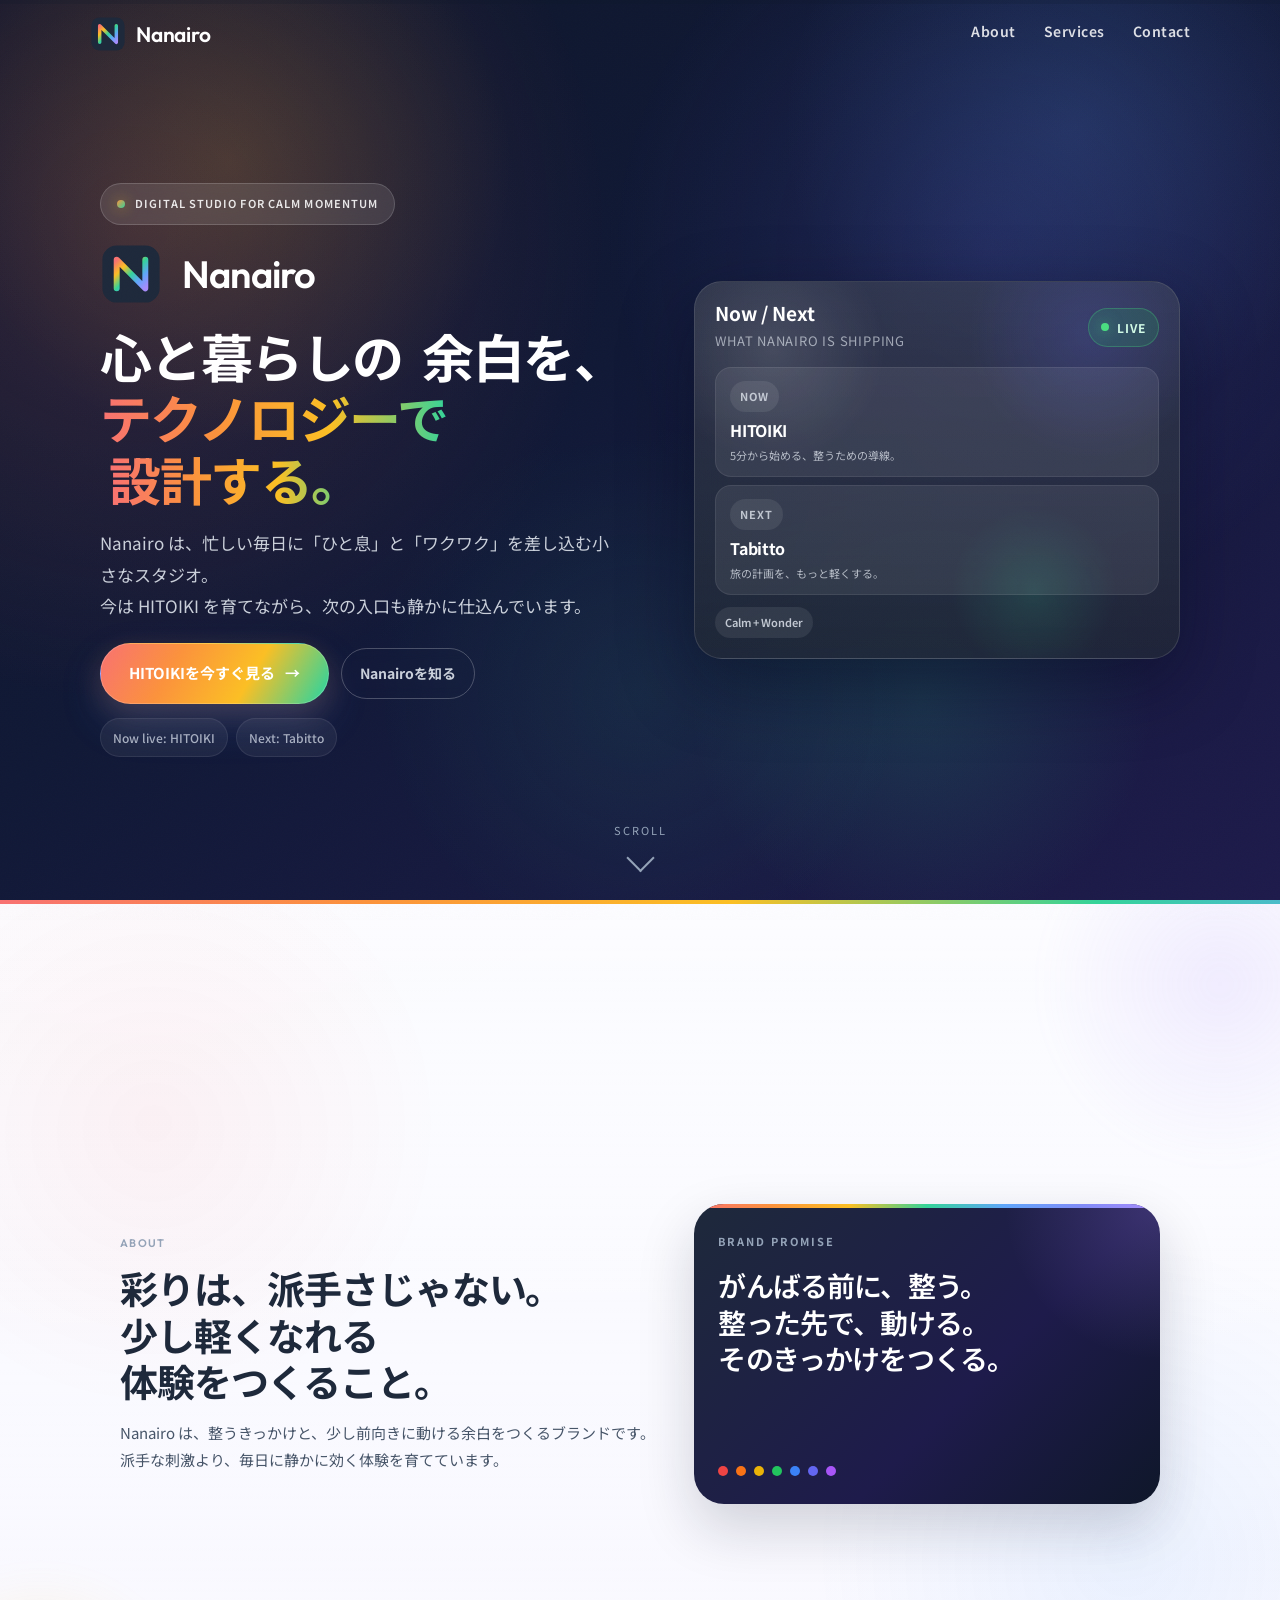
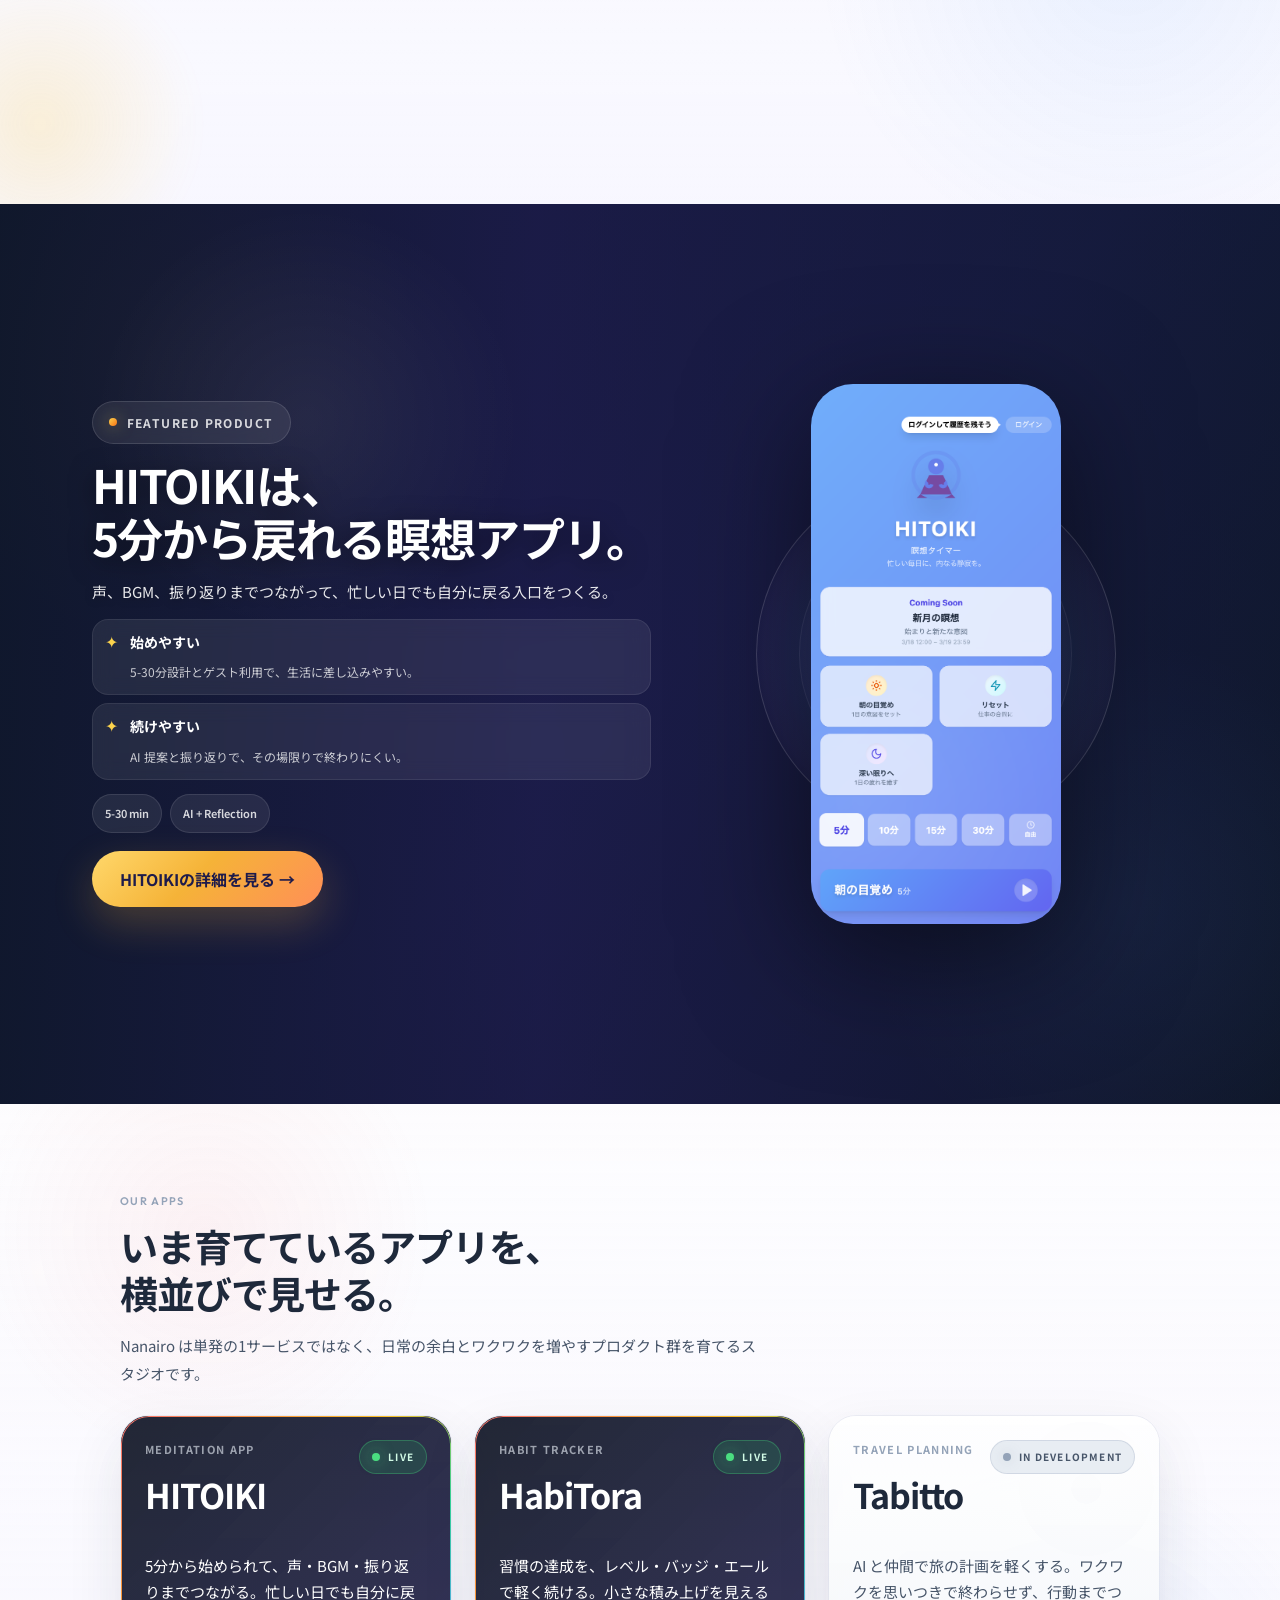
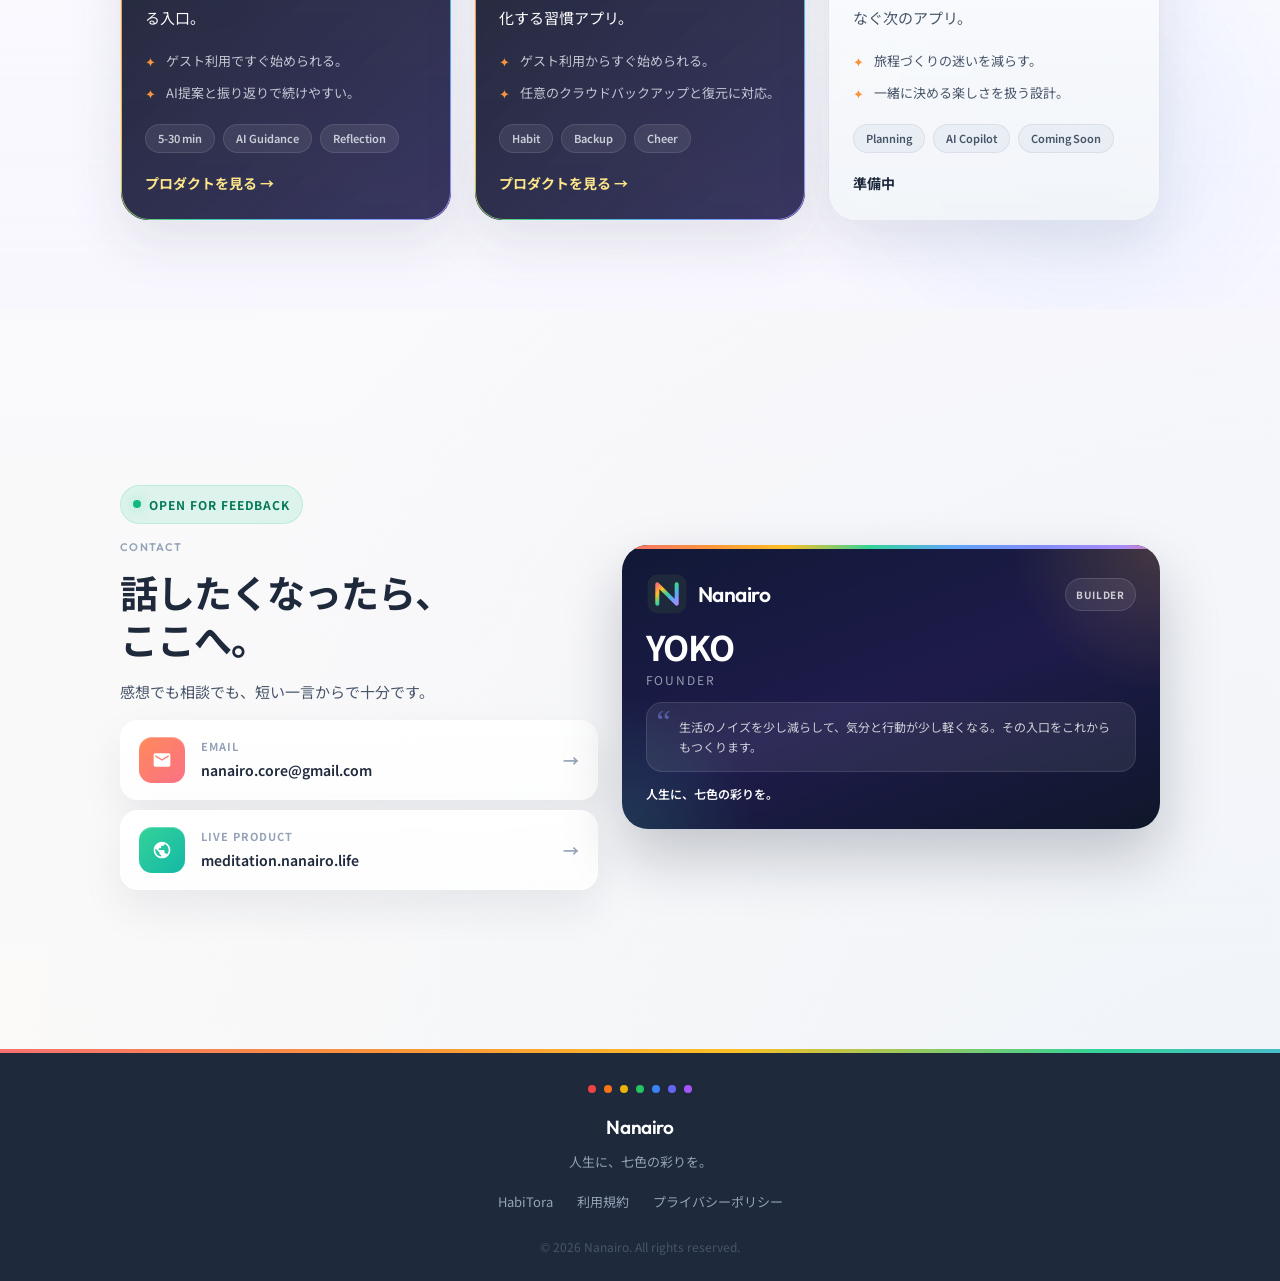
==== commit 7369551d: "Add HabiTora public pages" ====
--- a/index.html
+++ b/index.html
@@ -4,8 +4,8 @@
   <meta charset="UTF-8">
   <meta name="viewport" content="width=device-width, initial-scale=1.0">
   <title>Nanairo | 人生に、七色の彩りを。</title>
-  <meta name="description" content="Nanairoは、テクノロジーで日常に「ワクワク」と「可能性」を届ける個人事業です。瞑想アプリ HITOIKI を開発・運営しています。">
-  <meta name="keywords" content="Nanairo, ナナイロ, アプリ開発, HITOIKI, 瞑想">
+  <meta name="description" content="Nanairoは、テクノロジーで日常に「ワクワク」と「可能性」を届ける個人事業です。HITOIKIやHabiToraを開発・運営しています。">
+  <meta name="keywords" content="Nanairo, ナナイロ, アプリ開発, HITOIKI, HabiTora, 瞑想, 習慣">
   <meta property="og:title" content="Nanairo | 人生に、七色の彩りを。">
   <meta property="og:description" content="テクノロジーで日常に「ワクワク」と「可能性」を届けます。">
   <meta property="og:type" content="website">
@@ -2195,6 +2195,30 @@
             <span>Reflection</span>
           </div>
           <a href="https://meditation.nanairo.life/lp" class="app-card-link" target="_blank" rel="noreferrer">
+            プロダクトを見る →
+          </a>
+        </article>
+        <article class="app-card live fade-in">
+          <div class="app-card-header">
+            <div>
+              <div class="app-card-kicker">Habit Tracker</div>
+              <h3 class="app-card-title">HabiTora</h3>
+            </div>
+            <span class="app-card-badge live">Live</span>
+          </div>
+          <p class="app-card-desc">
+            習慣の達成を、レベル・バッジ・エールで軽く続ける。小さな積み上げを見える化する習慣アプリ。
+          </p>
+          <div class="app-card-features">
+            <div class="app-card-feature">ゲスト利用からすぐ始められる。</div>
+            <div class="app-card-feature">任意のクラウドバックアップと復元に対応。</div>
+          </div>
+          <div class="app-card-tags">
+            <span>Habit</span>
+            <span>Backup</span>
+            <span>Cheer</span>
+          </div>
+          <a href="/habitora/" class="app-card-link">
             プロダクトを見る →
           </a>
         </article>
@@ -2306,6 +2330,7 @@
       <div class="footer-logo-text">Nanairo</div>
       <p class="footer-tagline">人生に、七色の彩りを。</p>
       <div class="footer-links">
+        <a href="/habitora/">HabiTora</a>
         <a href="/terms.html">利用規約</a>
         <a href="/privacy.html">プライバシーポリシー</a>
       </div>
